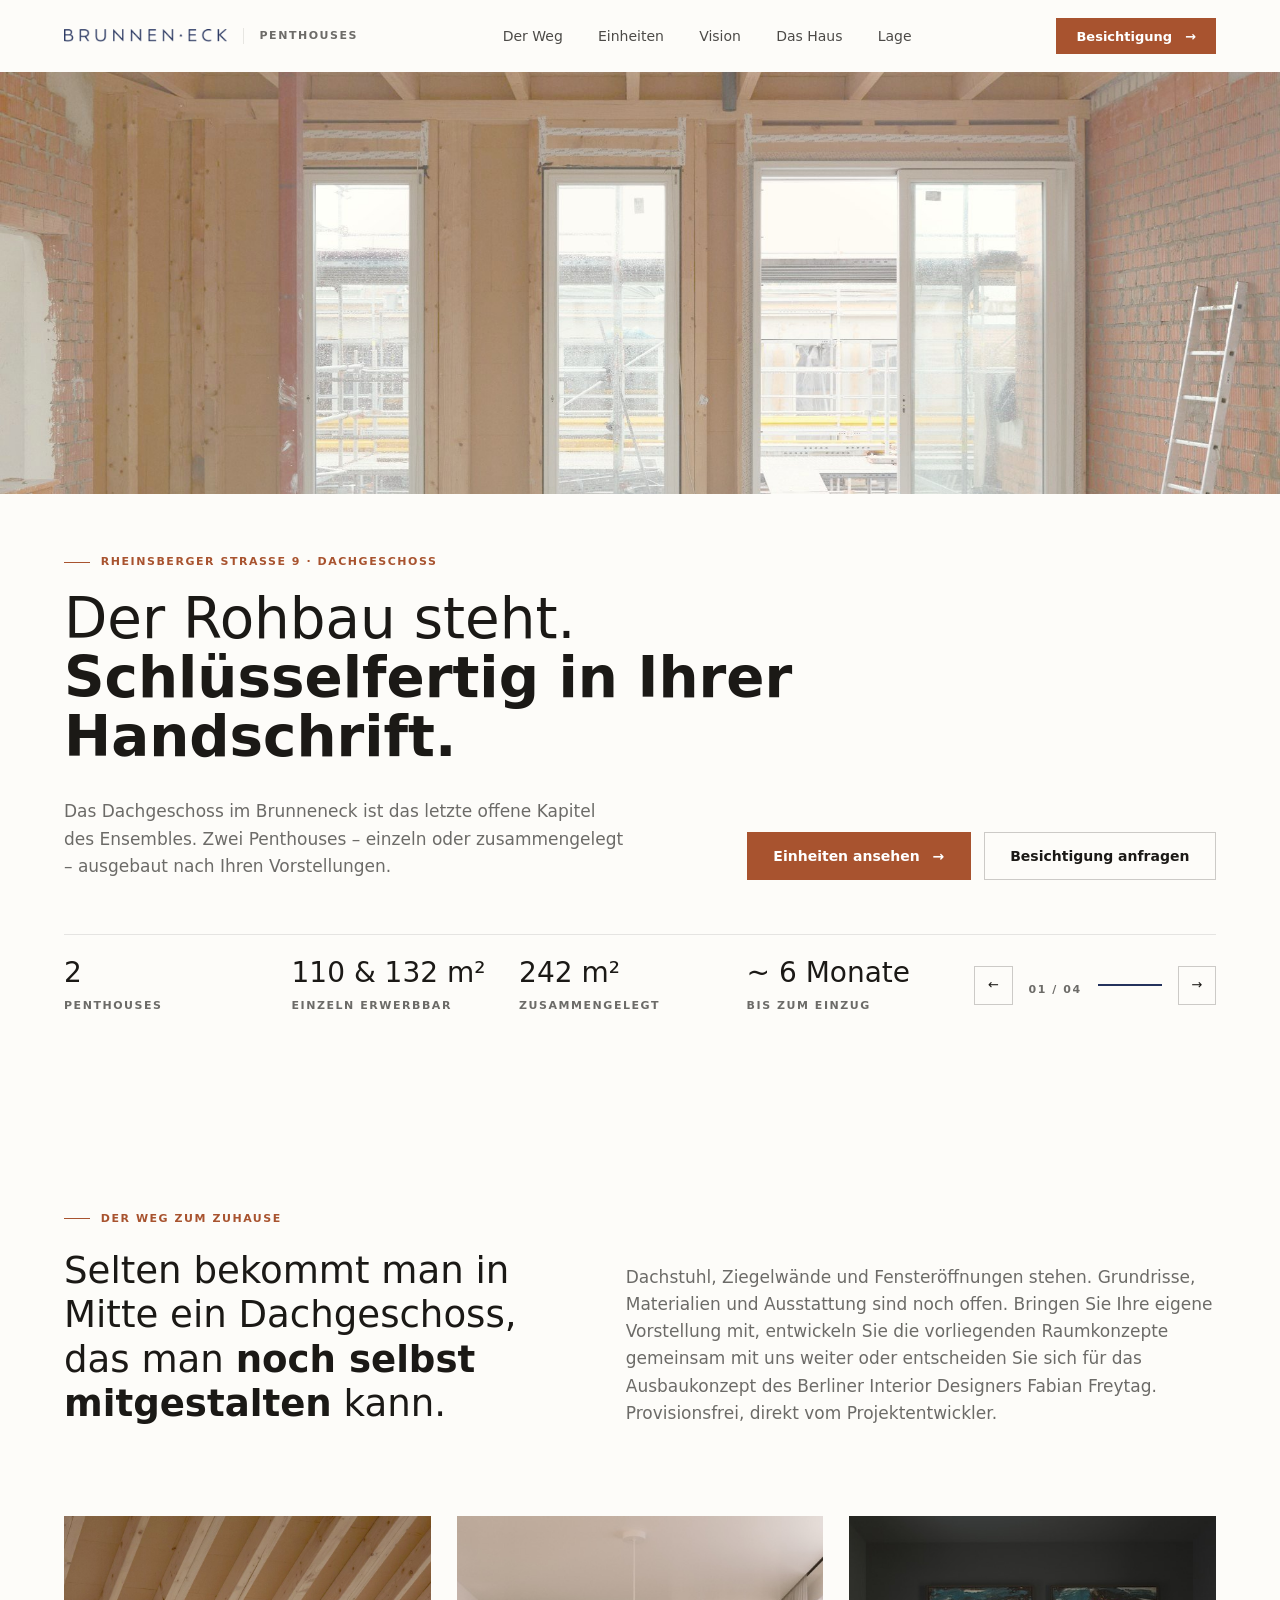
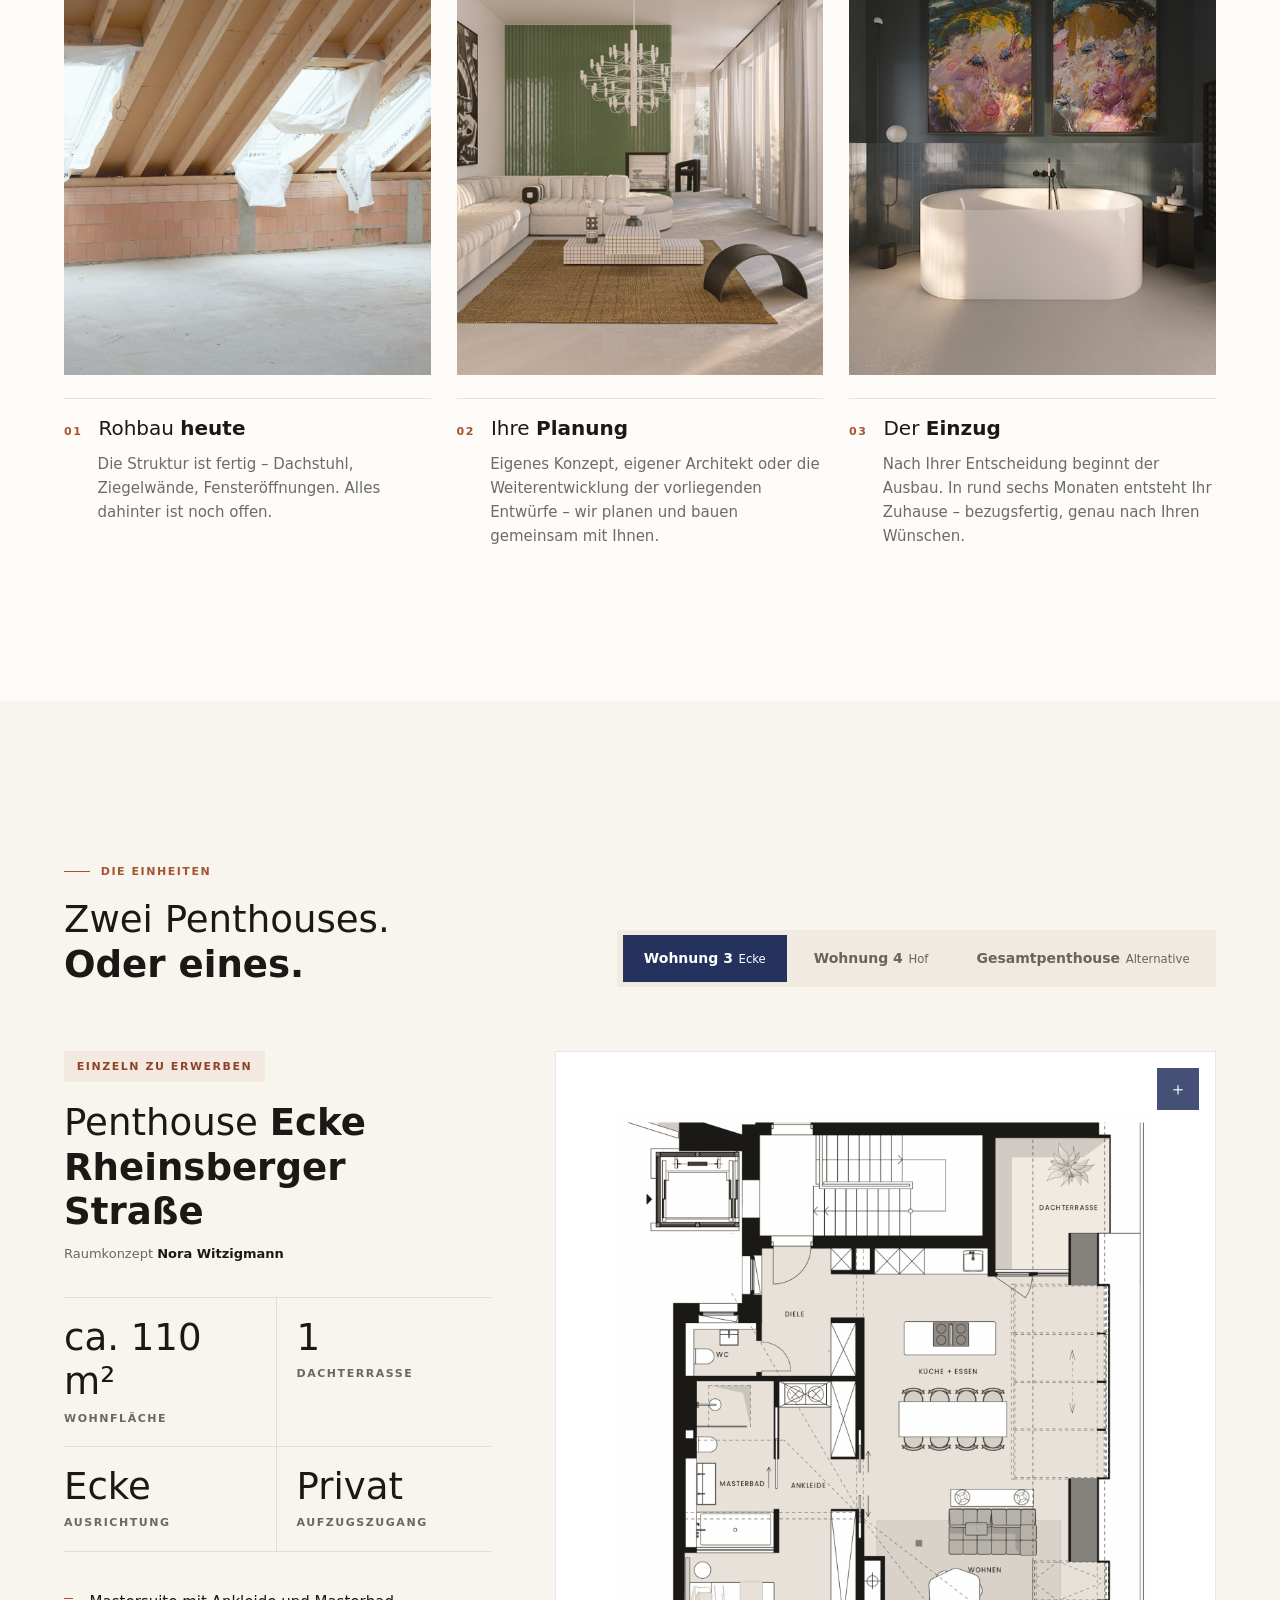
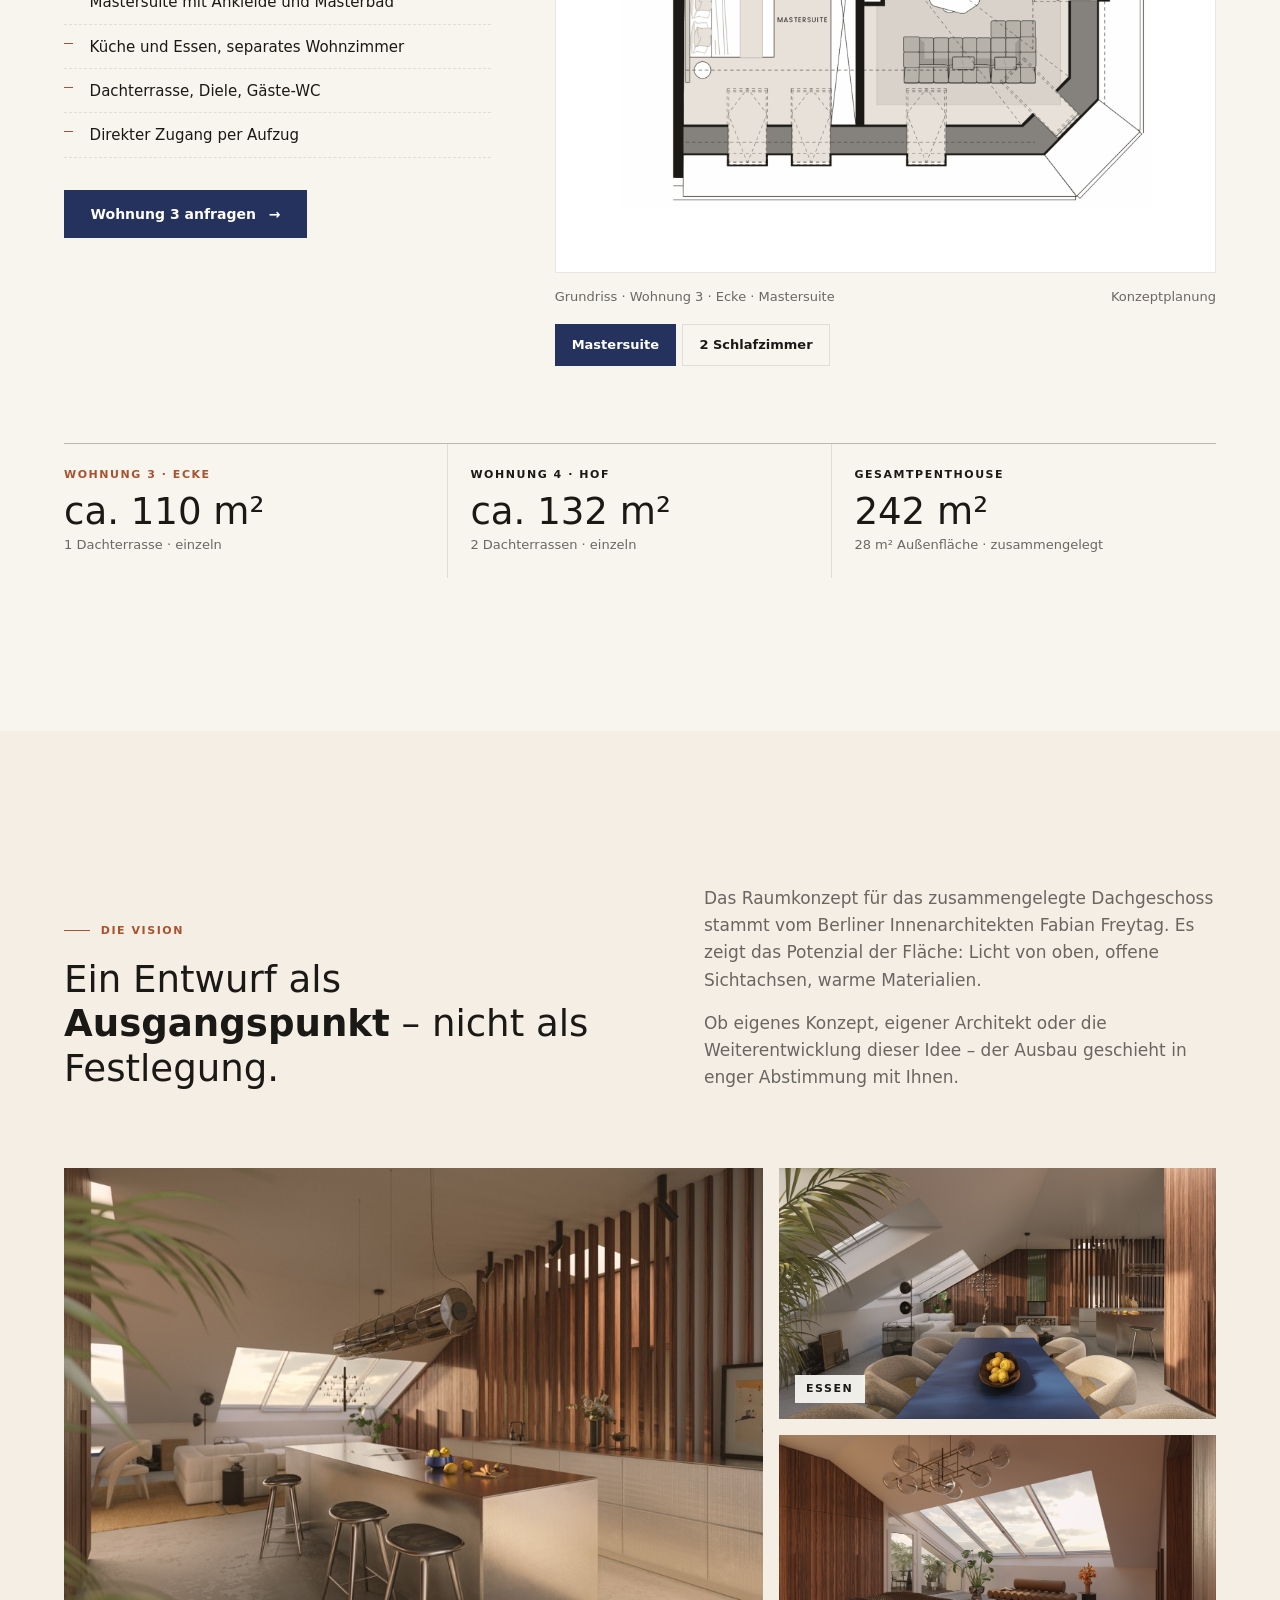
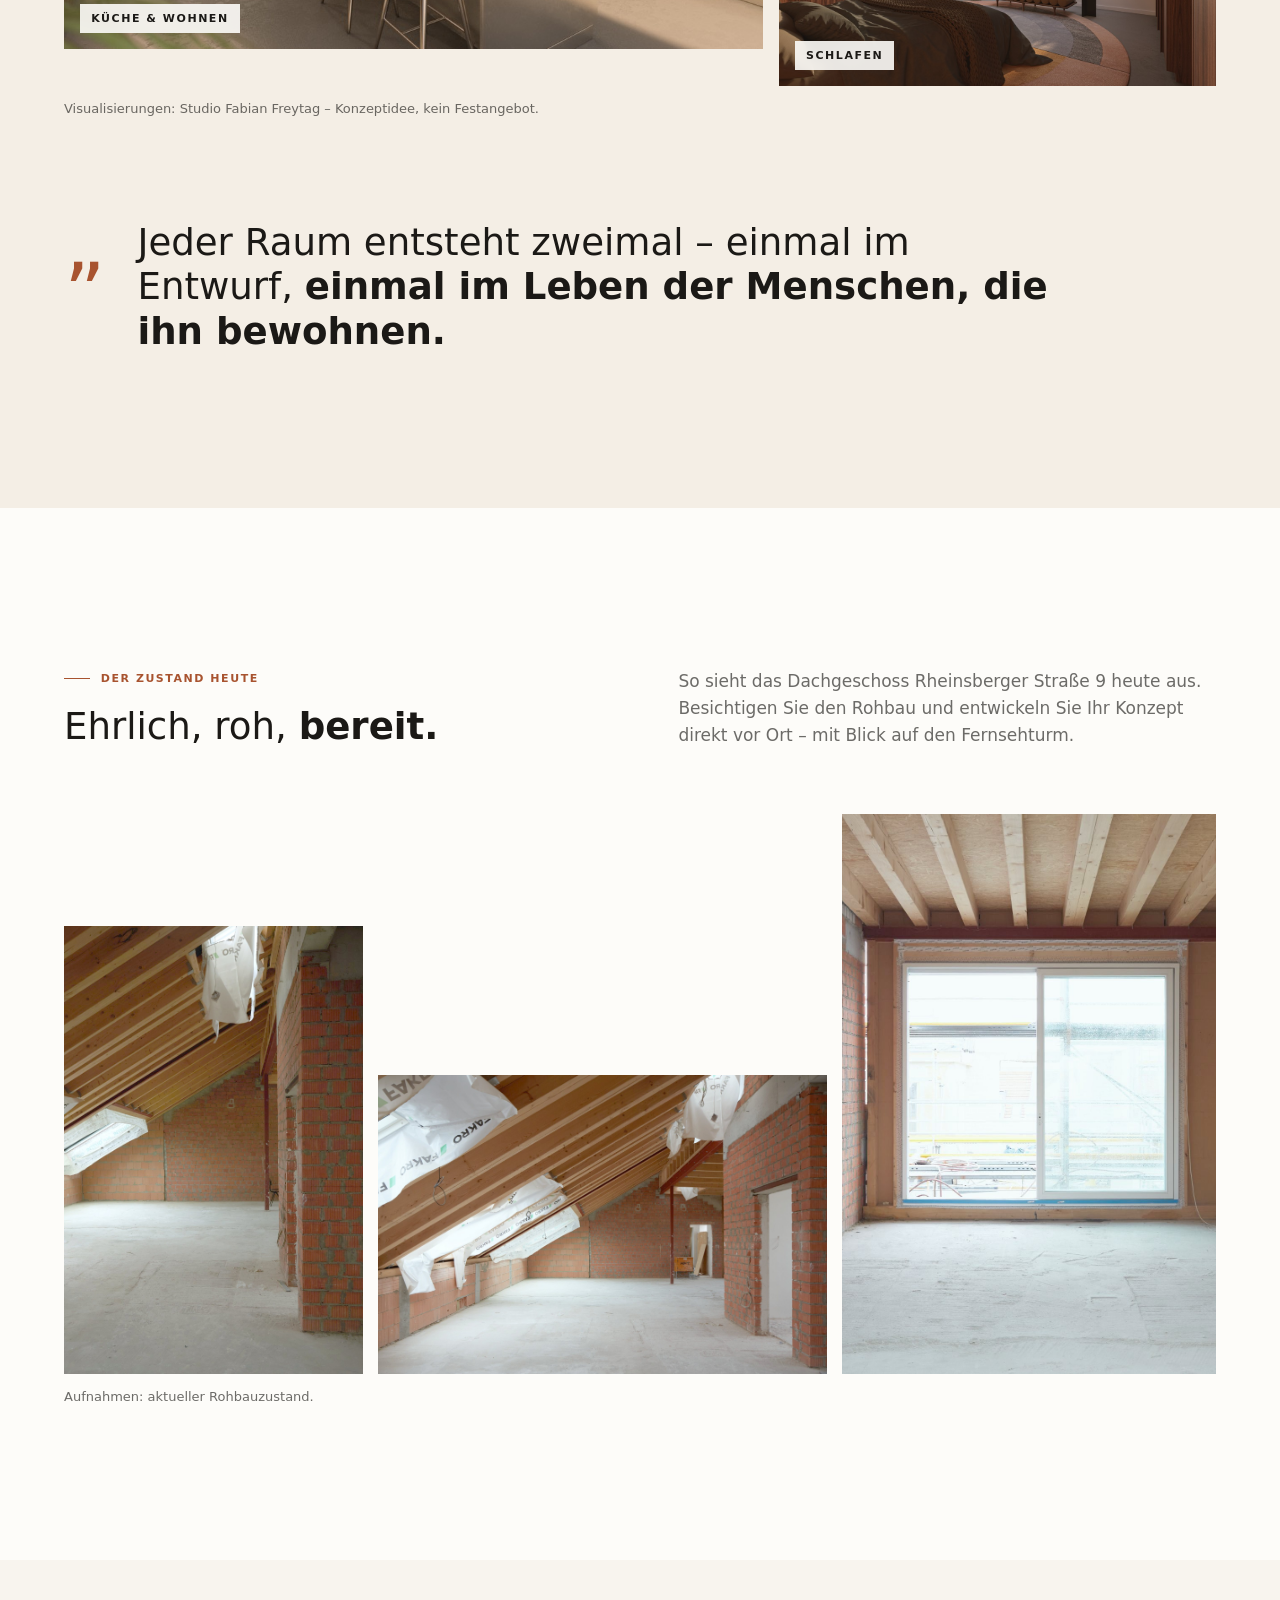
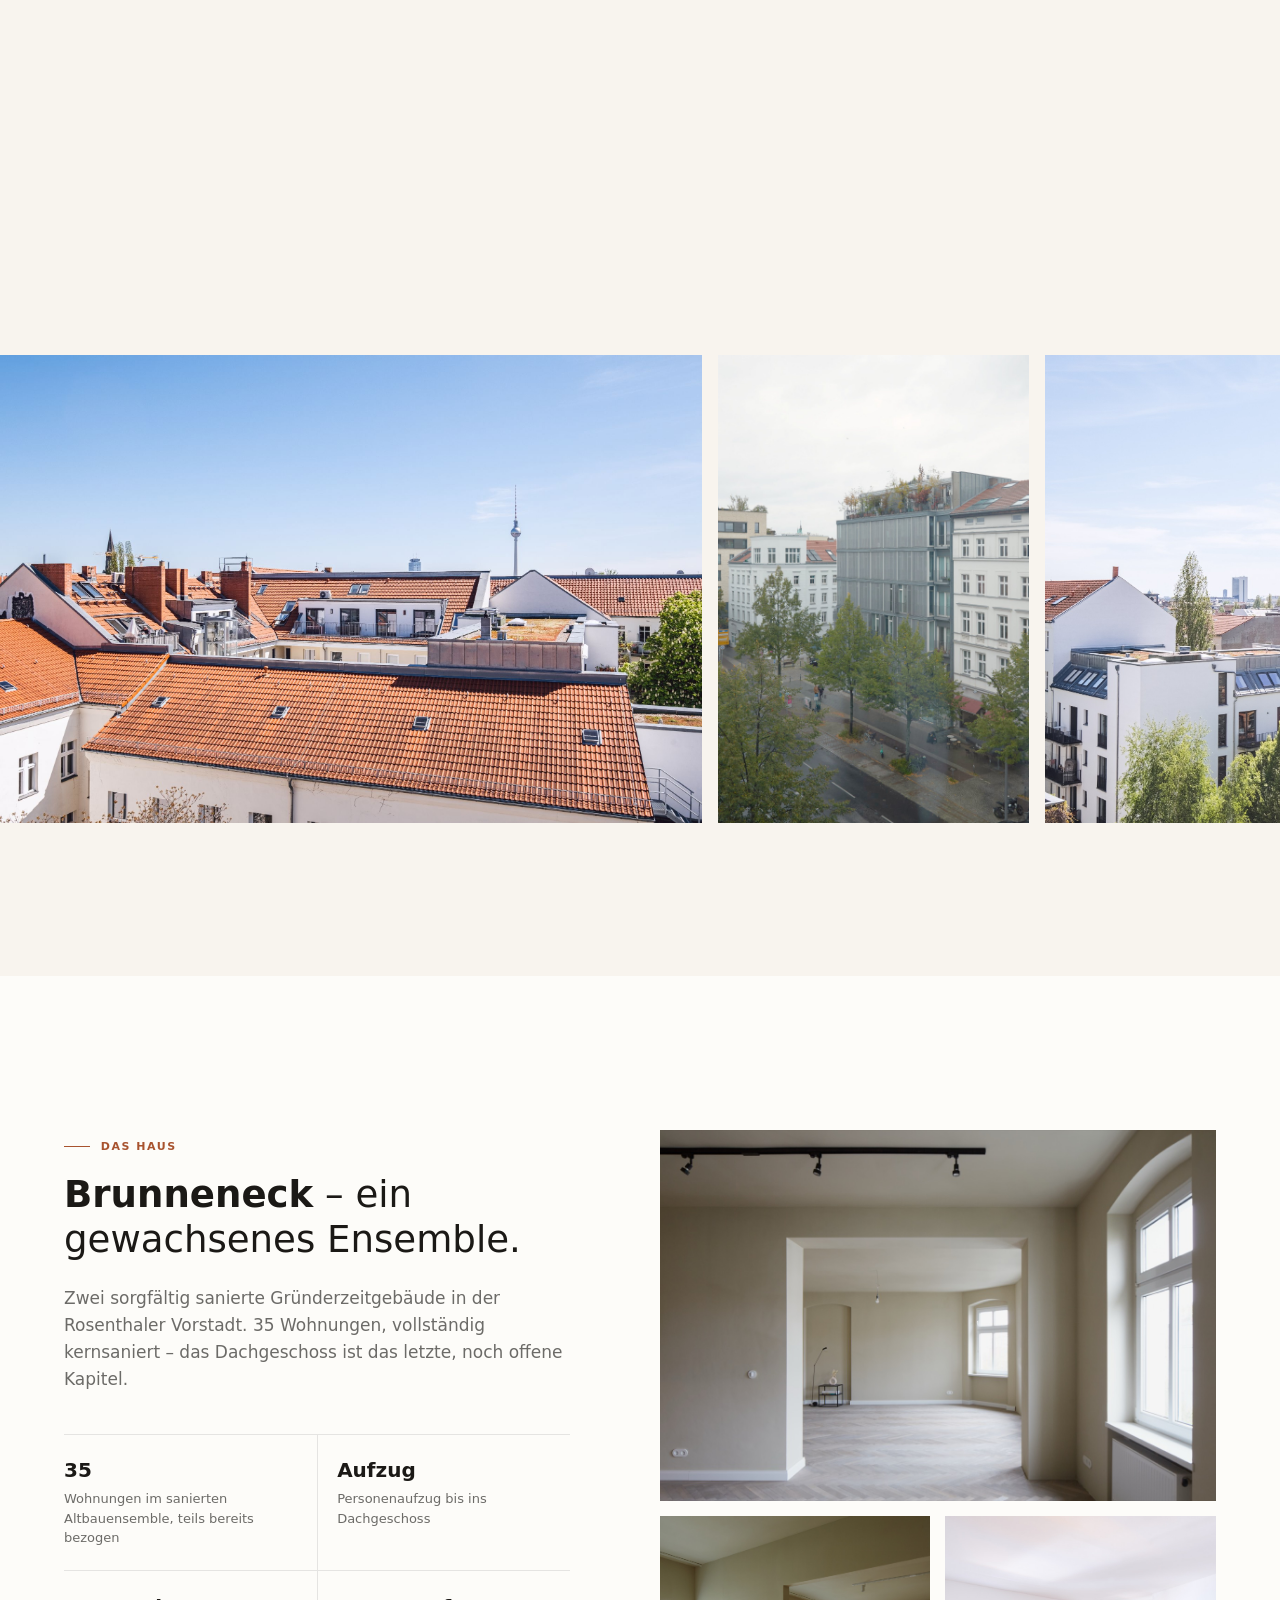
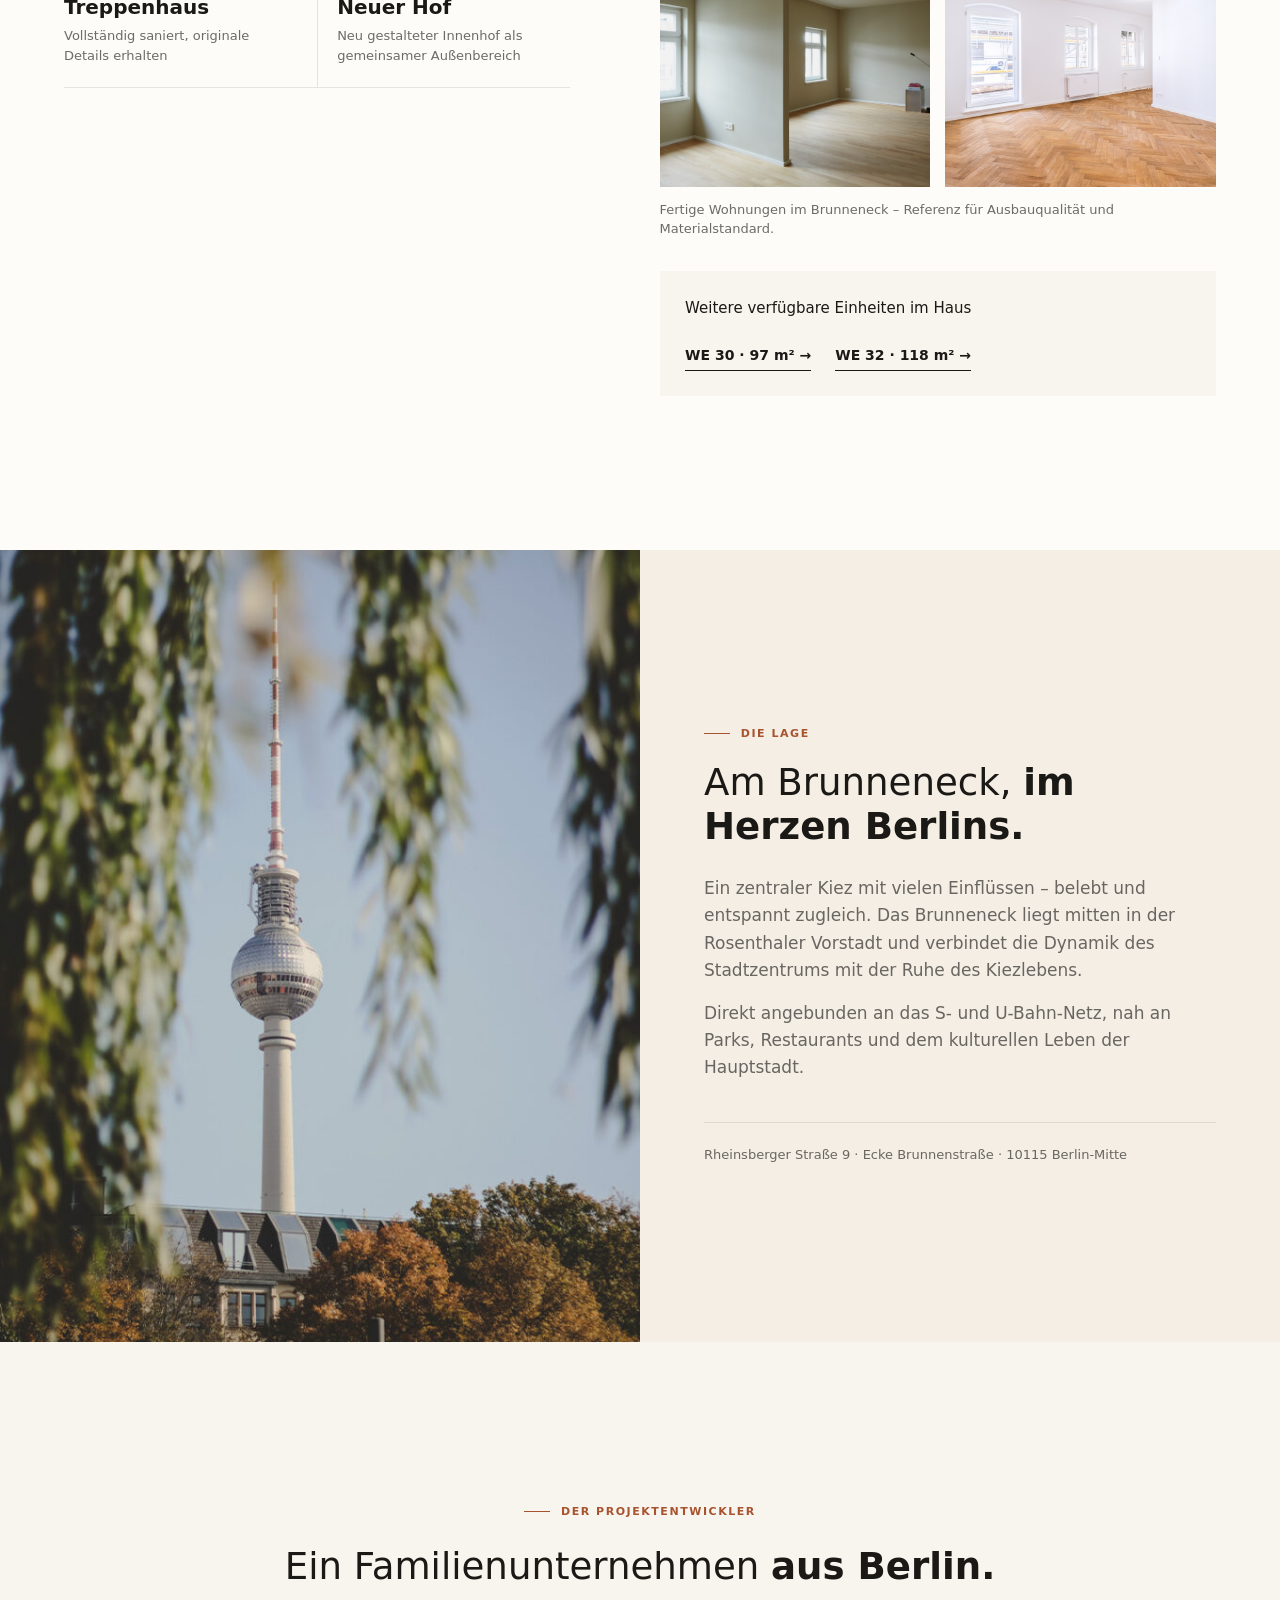
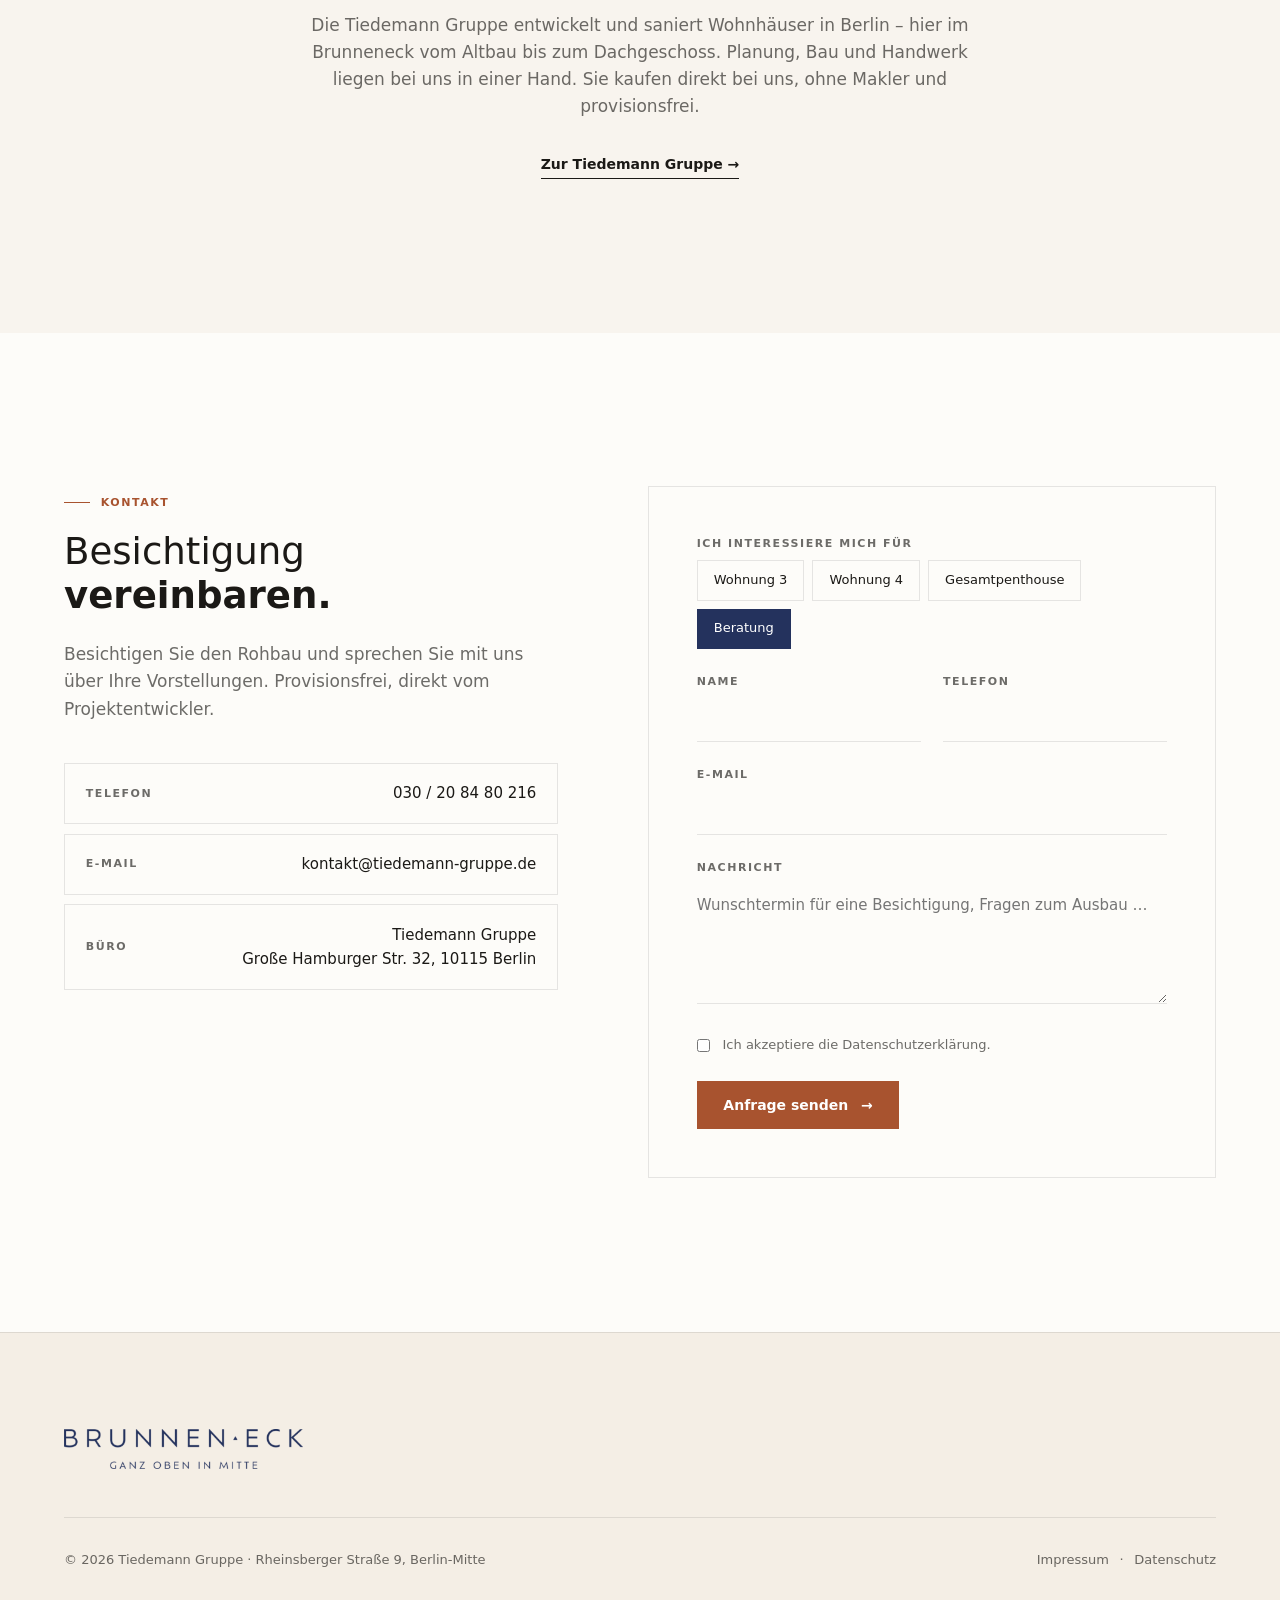
==== index.html @ 4d422212 "Projektentwickler-Text sachlicher formuliert Co-Authored-By: Claude Opus 5.5 <noreply@anthropic.com>" ====
<!DOCTYPE html>
<html lang="de">
<head>
<meta charset="utf-8">
<meta name="viewport" content="width=device-width, initial-scale=1">
<title>Brunneneck – Dachgeschoss Rheinsberger Straße, Berlin Mitte</title>
<meta name="description" content="Dachgeschoss im Rohbau. Zwei Penthouses einzeln oder ein großes Gesamtpenthouse – nach Ihren Wünschen ausgebaut. Raumkonzepte Nora Witzigmann und Studio Fabian Freytag. Provisionsfrei.">
<meta name="theme-color" content="#fdfcf9">
<style>
:root {
  --ink:      #1b1916;
  --ink-2:    #2a2622;
  --paper:    #f8f4ee;
  --paper-2:  #f0eae0;
  --white:    #fdfcf9;
  --brick:    #a8532f;
  --brick-dk: #8e4426;
  --timber:   #d4b285;
  --sand:     #f4eee5;
  --navy:     #24325d;
  --muted:    rgba(27,25,22,.64);
  --rule:     rgba(27,25,22,.1);
  --rule-inv: rgba(251,249,245,.14);
  --g:   clamp(1.25rem, 5vw, 4.5rem);
  --max: 1320px;
  --sans:  'Segoe UI', system-ui, -apple-system, 'Helvetica Neue', Arial, sans-serif;
  /* Typo-Skala nach Tiedemann Design System: display 40/1.05 · h1 28/1.2 · h2 20/1.3 · body 15/1.6 · small 13/1.5 · label 11/600/.14em */
  --fs-display: clamp(40px, 4.4vw, 64px);
  --fs-h1: clamp(28px, 2.9vw, 40px);
  --fs-h2: 20px;
  --fs-body: 15px;
  --fs-lead: 17px;
  --fs-small: 13px;
  --fs-label: 11px;
  --fs-button: 14px;
  --ease:  cubic-bezier(.2,.7,.2,1);
}
*, *::before, *::after { box-sizing: border-box; margin: 0; padding: 0; }
html { scroll-behavior: smooth; scroll-padding-top: 72px; }
body { font-family: var(--sans); font-weight: 400; color: var(--ink); background: var(--white); font-size: var(--fs-body); line-height: 1.6; -webkit-font-smoothing: antialiased; overflow-x: hidden; }
img { display: block; max-width: 100%; }
a { color: inherit; text-decoration: none; }
button { font: inherit; color: inherit; }
/* Titel = Wortpaar: zurücktretendes Wort Light 300, tragendes Wort (em) SemiBold 600 */
h1, h2, h3 { font-family: var(--sans); font-weight: 300; line-height: 1.2; letter-spacing: 0; }
h2 { font-size: var(--fs-h1); }
h3 { font-size: var(--fs-h2); line-height: 1.3; }
h1 em, h2 em, h3 em, .intro-statement em, blockquote em { font-style: normal; font-weight: 600; }
.wrap { max-width: var(--max); margin-inline: auto; padding-inline: var(--g); }
.label { display: inline-flex; align-items: center; gap: .7rem; font-size: var(--fs-label); font-weight: 600; line-height: 1.4; letter-spacing: .14em; text-transform: uppercase; color: var(--brick); }
.label::before { content: ''; width: 1.6rem; height: 1px; background: currentColor; }
.lead { font-size: var(--fs-lead); font-weight: 400; color: var(--muted); max-width: 62ch; line-height: 1.6; }
section { padding-block: clamp(6rem, 12vw, 10rem); }
.paper { background: var(--paper); }
.sand  { background: var(--sand); }
.caption { font-size: var(--fs-small); line-height: 1.5; color: var(--muted); margin-top: .8rem; }

/* Buttons & links */
.btn { display: inline-flex; align-items: center; gap: .8rem; font-size: var(--fs-button); font-weight: 600; line-height: 1; letter-spacing: 0; padding: 1rem 1.6rem; border: 1px solid transparent; cursor: pointer; transition: background .25s, color .25s, border-color .25s; border-radius: 0; }
.btn .arr { transition: transform .25s var(--ease); }
.btn:hover .arr { transform: translateX(4px); }
.btn-brick { background: var(--brick); color: #fff; }
.btn-brick:hover { background: var(--brick-dk); }
.btn-ghost { border-color: rgba(255,255,255,.45); color: #fff; }
.btn-ghost:hover { background: rgba(255,255,255,.12); }
.btn-ink { background: var(--navy); color: #fff; }
.btn-ink:hover { background: var(--brick); }
.tlink { display: inline-flex; align-items: center; gap: .6rem; font-size: var(--fs-button); font-weight: 600; border-bottom: 1px solid currentColor; padding-bottom: .2rem; transition: gap .25s var(--ease), color .2s; }
.tlink:hover { gap: 1rem; color: var(--brick); }

/* NAV */
.nav { position: fixed; inset: 0 0 auto; z-index: 80; color: var(--ink); background: rgba(253,252,249,.97); backdrop-filter: blur(14px); -webkit-backdrop-filter: blur(14px); transition: box-shadow .35s; }
.nav.solid { box-shadow: 0 1px 0 var(--rule), 0 8px 24px rgba(27,25,22,.04); }
.nav-in { height: 72px; display: flex; align-items: center; justify-content: space-between; gap: 2rem; }
.logo { display: inline-flex; align-items: center; gap: 1rem; white-space: nowrap; flex-shrink: 0; }
.logo img { height: 13px; width: auto; }
.logo small { font-size: var(--fs-label); font-weight: 600; letter-spacing: .14em; text-transform: uppercase; color: var(--muted); padding-left: 1rem; border-left: 1px solid var(--rule); line-height: 1.4; }
.nav ul { display: flex; gap: 2.2rem; list-style: none; font-size: var(--fs-button); }
.nav ul a { opacity: .78; transition: opacity .2s; white-space: nowrap; }
.nav ul a:hover { opacity: 1; }
.nav .btn { padding: .65rem 1.2rem; font-size: var(--fs-small); }
@media (max-width: 520px) { .logo img { height: 11px; } .nav-in { gap: 1rem; } }
@media (max-width: 1000px) { .nav ul { display: none; } }
@media (max-width: 1240px) { .logo small { display: none; } }

/* HERO */
.hero { position: relative; min-height: 100svh; display: grid; align-items: end; color: #fff; overflow: hidden; padding: 0; }
.hero-media { position: absolute; inset: 0; }
.hero-media figure { position: absolute; inset: 0; opacity: 0; transition: opacity 1.4s ease; }
.hero-media figure.on { opacity: 1; }
.hero-media img { width: 100%; height: 100%; object-fit: cover; transform: scale(1.06); transition: transform 9s linear; }
.hero-media figure.on img { transform: scale(1); }
.hero::after { content: ''; position: absolute; inset: 0; background: linear-gradient(90deg, rgba(20,18,15,.62) 0%, rgba(20,18,15,.4) 45%, rgba(20,18,15,0) 75%), linear-gradient(180deg, rgba(20,18,15,0) 0%, rgba(20,18,15,0) 20%, rgba(20,18,15,.46) 46%, rgba(20,18,15,.8) 100%); pointer-events: none; }
.hero-body { position: relative; z-index: 2; padding-top: 140px; }
.hero .label { color: #fff; }
.hero h1 { font-size: var(--fs-display); line-height: 1.05; margin-top: 1.4rem; max-width: 24ch; }
.hero h1 em { color: #f8eedd; }
@media (max-width: 760px) { .hero::after { background: linear-gradient(180deg, rgba(20,18,15,0) 0%, rgba(20,18,15,.25) 8%, rgba(20,18,15,.6) 16%, rgba(20,18,15,.62) 60%, rgba(20,18,15,.84) 100%); } .hero h1 em { color: #fff; } }
.hero-row { display: flex; justify-content: space-between; align-items: flex-end; gap: 2rem; flex-wrap: wrap; margin-top: 2rem; }
.hero-row p { max-width: 52ch; color: rgba(255,255,255,.94); font-size: var(--fs-lead); }
.hero-cta { display: flex; gap: .8rem; flex-wrap: wrap; }
.hero-facts { position: relative; z-index: 2; margin-top: clamp(2.5rem, 6vh, 4rem); border-top: 1px solid rgba(255,255,255,.22); display: grid; grid-template-columns: repeat(4, 1fr) auto; }
.hero-facts > div { padding: 1.3rem 1.5rem 1.6rem 0; }
.hero-facts b { display: block; font-weight: 300; font-size: clamp(22px, 2.2vw, 28px); line-height: 1.2; white-space: nowrap; }
.hero-facts span { display: block; font-size: var(--fs-label); font-weight: 600; letter-spacing: .14em; text-transform: uppercase; color: rgba(255,255,255,.86); margin-top: .5rem; }
.hero-ctrl { display: flex; align-items: center; gap: 1rem; font-size: var(--fs-small); color: rgba(255,255,255,.7); padding-right: 0 !important; }
.hero-ctrl button { background: none; border: 1px solid rgba(255,255,255,.35); color: #fff; width: 2.4rem; height: 2.4rem; border-radius: 0; cursor: pointer; transition: background .2s; }
.hero-ctrl button:hover { background: rgba(255,255,255,.15); }
.hero-bar { height: 2px; background: rgba(255,255,255,.2); width: 4rem; overflow: hidden; }
.hero-bar i { display: block; height: 100%; width: 100%; background: #fff; transform-origin: left; transform: scaleX(0); }
.hero-bar i.run { animation: bar 6.5s linear forwards; }
@keyframes bar { to { transform: scaleX(1); } }
@media (max-width: 760px) {
  .hero-facts { grid-template-columns: 1fr 1fr; }
  .hero-facts > div:nth-child(-n+2) { border-bottom: 1px solid rgba(255,255,255,.14); }
  .hero-ctrl { display: none !important; }
}

/* INTRO + PROCESS */
.intro-statement { font-size: var(--fs-h1); font-weight: 300; line-height: 1.2; max-width: 26ch; }
.intro-grid { display: grid; grid-template-columns: 1fr 1.25fr; gap: clamp(2.5rem, 7vw, 7rem); align-items: end; }
.steps { margin-top: clamp(3.5rem, 7vw, 6rem); display: grid; grid-template-columns: repeat(3, 1fr); gap: clamp(1rem, 2vw, 1.6rem); counter-reset: s; }
.step { counter-increment: s; }
.step-img { aspect-ratio: 4/5; overflow: hidden; background: var(--paper-2); }
.step-img img { width: 100%; height: 100%; object-fit: cover; transition: transform 1.2s var(--ease); }
.step:hover .step-img img { transform: scale(1.04); }
.step-head { display: flex; align-items: baseline; gap: 1rem; margin-top: 1.4rem; padding-top: 1rem; border-top: 1px solid var(--rule); }
.step-head::before { content: '0' counter(s); font-size: var(--fs-label); font-weight: 600; letter-spacing: .14em; color: var(--brick); }
.step h3 { font-size: var(--fs-h2); }
.step p { margin-top: .7rem; color: var(--muted); font-size: var(--fs-body); max-width: 40ch; padding-left: 2.1rem; }
@media (max-width: 860px) {
  .intro-grid { grid-template-columns: 1fr; }
  .steps { grid-template-columns: 1fr; gap: 2.5rem; }
  .step-img { aspect-ratio: 16/10; }
}

/* OPTIONS / UNITS */
.sec-head { display: flex; justify-content: space-between; align-items: flex-end; gap: 2rem; flex-wrap: wrap; margin-bottom: clamp(2.5rem, 5vw, 4rem); }
.sec-head h2 { margin-top: 1.2rem; max-width: 14ch; }
.tabs { display: flex; gap: .4rem; padding: .35rem; background: var(--paper-2); border-radius: 0; overflow-x: auto; scrollbar-width: none; max-width: 100%; }
.tabs::-webkit-scrollbar { display: none; }
.tab { flex-shrink: 0; background: none; border: 0; padding: .75rem 1.3rem; border-radius: 0; font-size: var(--fs-button); font-weight: 600; cursor: pointer; color: var(--muted); transition: background .25s, color .25s; white-space: nowrap; }
.tab:hover { color: var(--ink); }
.tab[aria-selected="true"] { background: var(--navy); color: #fff; }
.tab small { font-weight: 400; margin-left: .35rem; }
.unit { display: grid; grid-template-columns: minmax(0, 1fr) minmax(0, 1.55fr); gap: clamp(2rem, 5vw, 5rem); align-items: start; animation: fade .5s var(--ease); }
.unit[hidden] { display: none; }
@keyframes fade { from { opacity: 0; transform: translateY(10px); } to { opacity: 1; transform: none; } }
.unit-tag { display: inline-block; font-size: var(--fs-label); font-weight: 600; letter-spacing: .14em; text-transform: uppercase; padding: .4rem .8rem; border-radius: 0; background: rgba(168,83,47,.07); color: var(--brick-dk); }
.unit-tag.alt { background: var(--navy); color: #fff; }
.unit h3 { font-size: var(--fs-h1); line-height: 1.2; margin-top: 1.2rem; }
.unit .by { font-size: var(--fs-small); color: var(--muted); margin-top: .6rem; }
.unit .by b { color: var(--ink); font-weight: 600; }
.kpis { display: grid; grid-template-columns: 1fr 1fr; margin-top: 2rem; border-top: 1px solid var(--rule); }
.kpis div { padding: 1.1rem 0; border-bottom: 1px solid var(--rule); }
.kpis div:nth-child(odd) { padding-right: 1rem; border-right: 1px solid var(--rule); }
.kpis div:nth-child(even) { padding-left: 1.2rem; }
.kpis b { display: block; font-weight: 300; font-size: var(--fs-h1); line-height: 1.2; }
.kpis span { font-size: var(--fs-label); font-weight: 600; letter-spacing: .14em; text-transform: uppercase; color: var(--muted); }
.feat { list-style: none; margin-top: 1.8rem; }
.feat li { padding: .6rem 0 .6rem 1.6rem; position: relative; font-size: var(--fs-body); border-bottom: 1px dashed var(--rule); }
.feat li::before { content: ''; position: absolute; left: 0; top: 1.1rem; width: .55rem; height: 1px; background: var(--brick); }
.unit .actions { margin-top: 2rem; display: flex; gap: 1.4rem; align-items: center; flex-wrap: wrap; }
.plan { background: #fff; border: 1px solid var(--rule); padding: clamp(1rem, 2.5vw, 2rem); position: relative; cursor: zoom-in; }
.plan img { width: 100%; height: auto; }
.plan-vars { display: flex; flex-wrap: wrap; gap: .4rem; margin-top: 1rem; }
.plan-vars button { font: inherit; font-size: var(--fs-small); font-weight: 600; padding: .6rem 1rem; min-height: 40px; border: 1px solid var(--rule); background: transparent; color: var(--ink); cursor: pointer; border-radius: 0; transition: background .2s, color .2s, border-color .2s; }
.plan-vars button:hover { border-color: var(--navy); }
.plan-vars button[aria-pressed="true"] { background: var(--navy); border-color: var(--navy); color: #fff; }
.plan-meta { display: flex; justify-content: space-between; gap: 1rem; font-size: var(--fs-small); color: var(--muted); margin-top: .9rem; }
.plan-zoom { position: absolute; top: 1rem; right: 1rem; width: 2.6rem; height: 2.6rem; border-radius: 0; background: var(--navy); color: #fff; display: grid; place-items: center; font-size: 1.1rem; opacity: .85; transition: opacity .2s, transform .2s; }
.plan:hover .plan-zoom { opacity: 1; transform: scale(1.08); }
.compare { margin-top: clamp(3rem, 6vw, 5rem); display: grid; grid-template-columns: repeat(3, 1fr); border-top: 1px solid rgba(27,25,22,.28); }
.compare button { text-align: left; background: none; border: 0; border-right: 1px solid var(--rule); padding: 1.4rem 1.4rem 1.4rem 0; cursor: pointer; transition: background .2s; }
.compare button + button { padding-left: 1.4rem; }
.compare button:last-child { border-right: 0; }
.compare button:hover { background: rgba(168,83,47,.04); }
.compare button.on .c-name { color: var(--brick); }
.c-name { font-size: var(--fs-label); font-weight: 600; letter-spacing: .14em; text-transform: uppercase; }
.c-size { font-weight: 300; font-size: var(--fs-h1); line-height: 1.2; margin-top: .4rem; }
.c-sub { font-size: var(--fs-small); color: var(--muted); }
@media (max-width: 900px) {
  .unit { grid-template-columns: 1fr; }
  .unit .plan { order: -1; }
  .compare { grid-template-columns: 1fr; }
  .compare button, .compare button + button { border-right: 0; border-bottom: 1px solid var(--rule); padding: 1.1rem 0; }
}

/* VISION */
.vision-head { display: grid; grid-template-columns: 1.1fr 1fr; gap: clamp(2rem, 6vw, 6rem); align-items: end; }
.vision-head p + p { margin-top: 1rem; }
.mosaic { margin-top: clamp(3rem, 6vw, 5rem); display: grid; grid-template-columns: 1.6fr 1fr; grid-template-rows: auto auto; gap: clamp(.6rem, 1.2vw, 1rem); }
.mosaic figure { overflow: hidden; cursor: zoom-in; position: relative; background: var(--paper-2); }
.mosaic img { width: 100%; height: 100%; object-fit: cover; transition: transform 1.2s var(--ease); }
.mosaic figure:hover img { transform: scale(1.03); }
.mosaic .big { grid-row: span 2; aspect-ratio: 16/11; }
.mosaic .sm { aspect-ratio: 16/9.2; }
.mosaic figcaption { position: absolute; left: 1rem; bottom: 1rem; font-size: var(--fs-label); font-weight: 600; letter-spacing: .14em; text-transform: uppercase; background: rgba(253,252,249,.9); color: var(--ink); backdrop-filter: blur(6px); padding: .35rem .7rem; border-radius: 0; }
.quote { margin-top: clamp(4rem, 8vw, 7rem); display: grid; grid-template-columns: auto 1fr; gap: 2rem; align-items: start; max-width: 62rem; }
.quote::before { content: '„'; font-size: 5rem; font-weight: 300; line-height: .6; color: var(--brick); }
.quote blockquote { font-weight: 300; font-size: var(--fs-h1); line-height: 1.2; }
.quote cite { display: block; font-style: normal; font-size: .8rem; color: var(--muted); margin-top: 1.2rem; letter-spacing: .06em; }
@media (max-width: 860px) {
  .vision-head { grid-template-columns: 1fr; }
  .mosaic { grid-template-columns: 1fr 1fr; }
  .mosaic .big { grid-column: span 2; grid-row: auto; }
  .quote { grid-template-columns: 1fr; gap: 0; }
  .quote::before { font-size: 4rem; margin-bottom: .4rem; }
}

/* TODAY / ROHBAU */
.today { display: grid; grid-template-columns: .8fr 1.2fr 1fr; gap: clamp(.6rem, 1.2vw, 1rem); margin-top: clamp(2.5rem, 5vw, 4rem); align-items: end; }
.today figure { overflow: hidden; }
.today img { width: 100%; height: 100%; object-fit: cover; }
.today .p { aspect-ratio: 2/3; }
.today .l { aspect-ratio: 3/2; }
.today-text { display: grid; grid-template-columns: 1fr 1fr; gap: clamp(2rem, 6vw, 6rem); align-items: end; }
@media (max-width: 860px) {
  .today-text { grid-template-columns: 1fr; }
  .today { grid-template-columns: 1fr 1fr; }
  .today .l { grid-column: span 2; order: -1; }
}

/* VIEW GALLERY */
.view { padding-bottom: 0; }
.rail { display: flex; gap: clamp(.6rem, 1.2vw, 1rem); overflow-x: auto; scroll-snap-type: x mandatory; scrollbar-width: none; padding: clamp(2.5rem, 5vw, 4rem) var(--g) clamp(6rem, 12vw, 10rem); }
.rail::-webkit-scrollbar { display: none; }
.rail figure { flex: 0 0 auto; scroll-snap-align: start; height: clamp(280px, 52vh, 560px); overflow: hidden; }
.rail img { height: 100%; width: auto; object-fit: cover; }
.rail-ctrl { display: flex; gap: .5rem; }
.rail-ctrl button { width: 3rem; height: 3rem; border-radius: 0; border: 1px solid var(--rule); background: none; cursor: pointer; font-size: 1rem; transition: background .2s, color .2s; }
.rail-ctrl button:hover { background: var(--navy); border-color: var(--navy); color: #fff; }

/* HOUSE */
.house { display: grid; grid-template-columns: 1fr 1.1fr; gap: clamp(2.5rem, 7vw, 7rem); align-items: start; }
.house-facts { margin-top: 2.5rem; display: grid; grid-template-columns: 1fr 1fr; gap: 0; border-top: 1px solid var(--rule); }
.house-facts div { padding: 1.4rem 1.2rem 1.4rem 0; border-bottom: 1px solid var(--rule); }
.house-facts div:nth-child(even) { padding-left: 1.2rem; border-left: 1px solid var(--rule); }
.house-facts b { display: block; font-weight: 600; font-size: var(--fs-h2); line-height: 1.3; }
.house-facts span { display: block; font-size: var(--fs-small); line-height: 1.5; color: var(--muted); margin-top: .4rem; }
.house-imgs { display: grid; grid-template-columns: 1fr 1fr; gap: clamp(.6rem, 1.2vw, 1rem); }
.house-imgs figure:first-child { grid-column: span 2; aspect-ratio: 3/2; }
.house-imgs figure { overflow: hidden; aspect-ratio: 1; }
.house-imgs img { width: 100%; height: 100%; object-fit: cover; }
.more { margin-top: 2rem; padding: 1.6rem; background: var(--paper); display: flex; justify-content: space-between; align-items: center; gap: 1.5rem; flex-wrap: wrap; }
.more p { font-size: var(--fs-body); }
.more div { display: flex; gap: 1.5rem; flex-wrap: wrap; }
@media (max-width: 860px) { .house { grid-template-columns: 1fr; } }

/* LOCATION */
.loc { display: grid; grid-template-columns: 1fr 1fr; min-height: 80vh; padding: 0; }
.loc-img { overflow: hidden; }
.loc-img img { width: 100%; height: 100%; object-fit: cover; }
.loc-text { padding: clamp(4rem, 9vw, 8rem) var(--g); display: flex; flex-direction: column; justify-content: center; }
.loc-text h2 { margin-top: 1.2rem; }
.loc-text .lead { margin-top: 1.6rem; }
.loc-text .lead + .lead { margin-top: 1rem; }
.addr { margin-top: 2.5rem; padding-top: 1.4rem; border-top: 1px solid var(--rule); font-size: var(--fs-small); color: var(--muted); }
@media (max-width: 860px) { .loc { grid-template-columns: 1fr; } .loc-img { aspect-ratio: 4/5; max-height: 70vh; } }

/* DEVELOPER */
.dev { text-align: center; }
.dev h2 { font-size: var(--fs-h1); max-width: 34ch; margin: 1.6rem auto 0; line-height: 1.2; }
.dev .lead { margin: 1.4rem auto 0; }
.dev .tlink { margin-top: 2rem; }

/* CONTACT */
.contact { display: grid; grid-template-columns: 1fr 1.15fr; gap: clamp(2.5rem, 7vw, 7rem); align-items: start; }
.contact h2 { margin-top: 1.2rem; }
.contact .lead { margin-top: 1.4rem; }
.cards { margin-top: 2.5rem; display: grid; gap: .6rem; }
.cards a, .cards div { display: flex; justify-content: space-between; align-items: center; gap: 1rem; padding: 1.1rem 1.3rem; background: var(--white); border: 1px solid var(--rule); transition: border-color .2s; }
.cards a:hover { border-color: var(--brick); }
.cards span { font-size: var(--fs-label); font-weight: 600; letter-spacing: .14em; text-transform: uppercase; color: var(--muted); }
.cards b { font-weight: 400; font-size: var(--fs-body); text-align: right; }
form { background: var(--white); padding: clamp(1.5rem, 4vw, 3rem); border: 1px solid var(--rule); }
.f-row { display: grid; grid-template-columns: 1fr 1fr; gap: 1.4rem; }
.f { margin-bottom: 1.5rem; }
.f label { display: block; font-size: var(--fs-label); font-weight: 600; letter-spacing: .14em; text-transform: uppercase; color: var(--muted); margin-bottom: .45rem; }
.f input, .f textarea, .f select { width: 100%; font: inherit; font-size: var(--fs-body); color: var(--ink); background: transparent; border: 0; border-bottom: 1px solid var(--rule); padding: .6rem 0; border-radius: 0; transition: border-color .2s; }
.f select { appearance: none; -webkit-appearance: none; background: url("data:image/svg+xml,%3Csvg xmlns='http://www.w3.org/2000/svg' width='12' height='8'%3E%3Cpath d='M1 1l5 5 5-5' fill='none' stroke='%231b1916' stroke-width='1.3'/%3E%3C/svg%3E") no-repeat right .2rem center; cursor: pointer; }
.f input:focus, .f textarea:focus, .f select:focus { outline: none; border-color: var(--brick); }
.f textarea { min-height: 120px; resize: vertical; }
.chips { display: flex; flex-wrap: wrap; gap: .5rem; }
.chips label { position: relative; margin: 0; text-transform: none; letter-spacing: 0; font-weight: 400; font-size: var(--fs-small); color: var(--ink); }
.chips input { position: absolute; opacity: 0; pointer-events: none; }
.chips span { display: inline-block; padding: .55rem 1rem; border: 1px solid var(--rule); border-radius: 0; cursor: pointer; transition: .2s; }
.chips input:checked + span { background: var(--navy); color: #fff; border-color: var(--navy); }
.chips input:focus-visible + span { outline: 2px solid var(--brick); outline-offset: 2px; }
.consent { display: flex; gap: .8rem; align-items: flex-start; font-size: var(--fs-small); color: var(--muted); margin-bottom: 1.6rem; }
.consent input { margin-top: .25rem; accent-color: var(--brick); }
@media (max-width: 860px) { .contact { grid-template-columns: 1fr; } }
@media (max-width: 520px) { .f-row { grid-template-columns: 1fr; gap: 0; } }

/* FOOTER */
footer { background: var(--sand); color: var(--muted); font-size: var(--fs-small); border-top: 1px solid var(--rule); }
.foot { display: flex; justify-content: space-between; gap: 1.5rem; flex-wrap: wrap; padding-block: 2rem; border-top: 1px solid var(--rule); }
.foot a { transition: color .2s; }
.foot a:hover { color: var(--brick); }
.foot-big { padding-block: clamp(3.5rem, 8vw, 6rem) clamp(2rem, 4vw, 3rem); }
.foot-big img { height: 40px; width: auto; }
@media (max-width: 520px) { .foot-big img { height: 32px; } }

/* LIGHTBOX */
.lb { position: fixed; inset: 0; z-index: 200; background: rgba(15,13,11,.94); display: grid; place-items: center; opacity: 0; pointer-events: none; transition: opacity .3s; padding: 4rem 1rem 2rem; }
.lb.open { opacity: 1; pointer-events: auto; }
.lb img { max-width: min(94vw, 1400px); max-height: 80svh; object-fit: contain; background: #fff; }
.lb img.photo { background: none; }
.lb p { color: rgba(255,255,255,.6); font-size: var(--fs-small); text-align: center; margin-top: 1rem; }
.lb-x { position: absolute; top: 1.2rem; right: 1.2rem; width: 3rem; height: 3rem; border-radius: 0; border: 1px solid rgba(255,255,255,.3); background: none; color: #fff; font-size: 1.4rem; cursor: pointer; }
.lb-x:hover { background: rgba(255,255,255,.12); }

/* Reveal */
.r { opacity: 0; transform: translateY(24px); transition: opacity 1s var(--ease), transform 1s var(--ease); }
.r.in { opacity: 1; transform: none; }
@media (prefers-reduced-motion: reduce) {
  html { scroll-behavior: auto; }
  .r { opacity: 1; transform: none; transition: none; }
  .hero-media img, .hero-media figure.on img { transform: none; transition: none; }
}
:focus-visible { outline: 2px solid var(--brick); outline-offset: 3px; }

/* Heller Header: Foto frei, Text auf heller Fläche */
.hero { min-height: 0; display: block; color: var(--ink); padding-top: 72px; background: var(--paper); }
.hero::after { display: none; }
.hero-media { position: relative; inset: auto; height: clamp(360px, 64svh, 760px); overflow: hidden; }
.hero-body { position: relative; z-index: 2; background: var(--white); margin-top: clamp(-180px, -12vw, -64px); padding-top: clamp(2rem, 4vw, 3.5rem); padding-bottom: .5rem; }
.hero .label { color: var(--brick); }
.hero h1 { margin-top: 1.2rem; }
.hero h1 em { color: var(--ink); }
.hero-row p { color: var(--muted); }
.hero .btn-ghost { border-color: rgba(27,25,22,.22); color: var(--ink); }
.hero .btn-ghost:hover { background: rgba(27,25,22,.05); border-color: var(--navy); }
.hero-facts { border-top: 1px solid var(--rule); }
.hero-facts b { color: var(--ink); }
.hero-facts span { color: var(--muted); }
.hero-ctrl { color: var(--muted); }
.hero-ctrl button { border-color: rgba(27,25,22,.22); color: var(--ink); }
.hero-ctrl button:hover { background: rgba(27,25,22,.05); }
.hero-bar { background: var(--rule); }
.hero-bar i { background: var(--navy); }
@media (max-width: 760px) {
  .hero-media { height: clamp(260px, 46svh, 420px); }
  .hero-body { margin-top: 0; }
  .hero h1 em { color: var(--ink); }
  .hero-facts > div:nth-child(-n+2) { border-bottom: 1px solid var(--rule); }
}
</style>
</head>
<body>

<header class="nav" id="nav">
  <div class="wrap nav-in">
    <a class="logo" href="#start"><img src="fotos/logo/brunnen-eck-wortmarke.png" alt="Brunnen-Eck" width="400" height="32"><small>Penthouses</small></a>
    <ul>
      <li><a href="#prozess">Der Weg</a></li>
      <li><a href="#einheiten">Einheiten</a></li>
      <li><a href="#vision">Vision</a></li>
      <li><a href="#haus">Das Haus</a></li>
      <li><a href="#lage">Lage</a></li>
    </ul>
    <a class="btn btn-brick" href="#kontakt">Besichtigung <span class="arr">→</span></a>
  </div>
</header>

<main>

<!-- HERO -->
<section class="hero" id="start">
  <div class="hero-media" id="heroMedia">
    <figure class="on"><img src="fotos/header/dg-fensterfront.jpg" alt="Dachgeschoss im Rohbau – Holzbalkendecke, Ziegelwände und bodentiefe Fenster" fetchpriority="high"></figure>
    <figure><img src="fotos/header/dg-gaube.jpg" alt="Rohbau – große Dachgaube unter dem Holzdachstuhl" loading="lazy"></figure>
    <figure><img src="fotos/header/dg-ausblick-mitte.jpg" alt="Blick aus dem Dachgeschoss über die Dächer von Berlin-Mitte" loading="lazy" style="object-position: 50% 62%;"></figure>
    <figure><img src="fotos/header/dg-dachfenster.jpg" alt="Rohbau – Dachfenster in der Dachschräge" loading="lazy"></figure>
  </div>
  <div class="wrap hero-body">
    <span class="label">Rheinsberger Straße 9 · Dachgeschoss</span>
    <h1>Der Rohbau steht. <em>Schlüsselfertig in Ihrer Handschrift.</em></h1>
    <div class="hero-row">
      <p>Das Dachgeschoss im Brunneneck ist das letzte offene Kapitel des Ensembles. Zwei Penthouses – einzeln oder zusammengelegt – ausgebaut nach Ihren Vorstellungen.</p>
      <div class="hero-cta">
        <a class="btn btn-brick" href="#einheiten">Einheiten ansehen <span class="arr">→</span></a>
        <a class="btn btn-ghost" href="#kontakt">Besichtigung anfragen</a>
      </div>
    </div>
    <div class="hero-facts">
      <div><b>2</b><span>Penthouses</span></div>
      <div><b>110 &amp; 132 m²</b><span>Einzeln erwerbbar</span></div>
      <div><b>242 m²</b><span>Zusammengelegt</span></div>
      <div><b>~ 6 Monate</b><span>Bis zum Einzug</span></div>
      <div class="hero-ctrl" aria-label="Bildsteuerung">
        <button type="button" id="heroPrev" aria-label="Vorheriges Bild">←</button>
        <span id="heroCount">01 / 04</span>
        <div class="hero-bar"><i id="heroBar"></i></div>
        <button type="button" id="heroNext" aria-label="Nächstes Bild">→</button>
      </div>
    </div>
  </div>
</section>

<!-- INTRO / PROZESS -->
<section id="prozess">
  <div class="wrap">
    <div class="intro-grid r">
      <div>
        <span class="label">Der Weg zum Zuhause</span>
        <p class="intro-statement" style="margin-top:1.4rem;">Selten bekommt man in Mitte ein Dachgeschoss, das man <em>noch selbst mitgestalten</em> kann.</p>
      </div>
      <p class="lead">Dachstuhl, Ziegelwände und Fensteröffnungen stehen. Grundrisse, Materialien und Ausstattung sind noch offen. Bringen Sie Ihre eigene Vorstellung mit, entwickeln Sie die vorliegenden Raumkonzepte gemeinsam mit uns weiter oder entscheiden Sie sich für das Ausbaukonzept des Berliner Interior Designers Fabian Freytag. Provisionsfrei, direkt vom Projektentwickler.</p>
    </div>
    <div class="steps">
      <article class="step r">
        <div class="step-img"><img src="fotos/dachgeschoss/rohbau-dachfenster.jpg" alt="Rohbau – Dachfenster in der Dachschräge" loading="lazy"></div>
        <div class="step-head"><h3>Rohbau <em>heute</em></h3></div>
        <p>Die Struktur ist fertig – Dachstuhl, Ziegelwände, Fensteröffnungen. Alles dahinter ist noch offen.</p>
      </article>
      <article class="step r">
        <div class="step-img"><img src="fotos/penthouse/wohnzimmer2.jpg" alt="Visualisierung Wohnraum unter dem Dach" loading="lazy"></div>
        <div class="step-head"><h3>Ihre <em>Planung</em></h3></div>
        <p>Eigenes Konzept, eigener Architekt oder die Weiterentwicklung der vorliegenden Entwürfe – wir planen und bauen gemeinsam mit Ihnen.</p>
      </article>
      <article class="step r">
        <div class="step-img"><img src="fotos/penthouse/einzug-bad.jpg" alt="Visualisierung Bad mit freistehender Badewanne und zwei Gemälden" width="512" height="640" loading="lazy"></div>
        <div class="step-head"><h3>Der <em>Einzug</em></h3></div>
        <p>Nach Ihrer Entscheidung beginnt der Ausbau. In rund sechs Monaten entsteht Ihr Zuhause – bezugsfertig, genau nach Ihren Wünschen.</p>
      </article>
    </div>
  </div>
</section>

<!-- EINHEITEN -->
<section class="paper" id="einheiten">
  <div class="wrap">
    <div class="sec-head r">
      <div>
        <span class="label">Die Einheiten</span>
        <h2>Zwei Penthouses. <em>Oder eines.</em></h2>
      </div>
      <div class="tabs" role="tablist" aria-label="Einheiten">
        <button class="tab" role="tab" id="t-w3" aria-controls="p-w3" aria-selected="true">Wohnung 3<small>Ecke</small></button>
        <button class="tab" role="tab" id="t-w4" aria-controls="p-w4" aria-selected="false" tabindex="-1">Wohnung 4<small>Hof</small></button>
        <button class="tab" role="tab" id="t-gp" aria-controls="p-gp" aria-selected="false" tabindex="-1">Gesamtpenthouse<small>Alternative</small></button>
      </div>
    </div>

    <!-- Wohnung 3 -->
    <div class="unit" role="tabpanel" id="p-w3" aria-labelledby="t-w3">
      <div>
        <span class="unit-tag">Einzeln zu erwerben</span>
        <h3>Penthouse <em>Ecke Rheinsberger Straße</em></h3>
        <p class="by">Raumkonzept <b>Nora Witzigmann</b></p>
        <div class="kpis">
          <div><b>ca. 110 m²</b><span>Wohnfläche</span></div>
          <div><b>1</b><span>Dachterrasse</span></div>
          <div><b>Ecke</b><span>Ausrichtung</span></div>
          <div><b>Privat</b><span>Aufzugszugang</span></div>
        </div>
        <ul class="feat">
          <li>Mastersuite mit Ankleide und Masterbad</li>
          <li>Küche und Essen, separates Wohnzimmer</li>
          <li>Dachterrasse, Diele, Gäste-WC</li>
          <li>Direkter Zugang per Aufzug</li>
        </ul>
        <div class="actions">
          <a class="btn btn-ink" href="#kontakt" data-interest="w3">Wohnung 3 anfragen <span class="arr">→</span></a>
        </div>
      </div>
      <div>
        <div class="plan" id="plan-w3" data-lb="fotos/grundrisse/penthouse-whg3.png?v=2" data-cap="Grundriss Penthouse Wohnung 3 · Ecke · Variante Mastersuite" role="button" tabindex="0" aria-label="Grundriss Wohnung 3 vergrößern">
          <img src="fotos/grundrisse/penthouse-whg3.png?v=2" alt="Grundriss Penthouse Wohnung 3, Ecke, Variante Mastersuite" loading="lazy">
          <span class="plan-zoom" aria-hidden="true">＋</span>
        </div>
        <div class="plan-meta"><span>Grundriss · Wohnung 3 · Ecke · Mastersuite</span><span>Konzeptplanung</span></div>
        <div class="plan-vars" role="group" aria-label="Grundriss-Varianten" data-for="plan-w3"><button type="button" aria-pressed="true" data-src="fotos/grundrisse/penthouse-whg3.png?v=2" data-cap="Grundriss Penthouse Wohnung 3 · Ecke · Variante Mastersuite" data-meta="Grundriss · Wohnung 3 · Ecke · Mastersuite">Mastersuite</button><button type="button" aria-pressed="false" data-src="fotos/grundrisse/penthouse-whg3-variante.png?v=2" data-cap="Grundriss Penthouse Wohnung 3 · Ecke · Variante 2 Schlafzimmer" data-meta="Grundriss · Wohnung 3 · Ecke · 2 Schlafzimmer">2 Schlafzimmer</button></div>
      </div>
    </div>

    <!-- Wohnung 4 -->
    <div class="unit" role="tabpanel" id="p-w4" aria-labelledby="t-w4" hidden>
      <div>
        <span class="unit-tag">Einzeln zu erwerben</span>
        <h3>Penthouse <em>Hof Brunnenstraße</em></h3>
        <p class="by">Raumkonzept <b>Nora Witzigmann</b></p>
        <div class="kpis">
          <div><b>ca. 132 m²</b><span>Wohnfläche</span></div>
          <div><b>2</b><span>Dachterrassen</span></div>
          <div><b>Hof</b><span>Ausrichtung</span></div>
          <div><b>Privat</b><span>Aufzugszugang</span></div>
        </div>
        <ul class="feat">
          <li>Masterbedroom mit Masterbad und Ankleide</li>
          <li>Büro oder Gästezimmer</li>
          <li>Küche mit Bar, Wohnen und Essen</li>
          <li>Zwei Dachterrassen, Duschbad, Diele, Abstellkammer</li>
        </ul>
        <div class="actions">
          <a class="btn btn-ink" href="#kontakt" data-interest="w4">Wohnung 4 anfragen <span class="arr">→</span></a>
        </div>
      </div>
      <div>
        <div class="plan" id="plan-w4" data-lb="fotos/grundrisse/penthouse-whg4.png?v=2" data-cap="Grundriss Penthouse Wohnung 4 · Hof · Variante A" role="button" tabindex="0" aria-label="Grundriss Wohnung 4 vergrößern">
          <img src="fotos/grundrisse/penthouse-whg4.png?v=2" alt="Grundriss Penthouse Wohnung 4, Hof, Variante A" loading="lazy">
          <span class="plan-zoom" aria-hidden="true">＋</span>
        </div>
        <div class="plan-meta"><span>Grundriss · Wohnung 4 · Hof · Variante A</span><span>Konzeptplanung</span></div>
        <div class="plan-vars" role="group" aria-label="Grundriss-Varianten" data-for="plan-w4"><button type="button" aria-pressed="true" data-src="fotos/grundrisse/penthouse-whg4.png?v=2" data-cap="Grundriss Penthouse Wohnung 4 · Hof · Variante A" data-meta="Grundriss · Wohnung 4 · Hof · Variante A">Variante A</button><button type="button" aria-pressed="false" data-src="fotos/grundrisse/penthouse-whg4-variante.png?v=2" data-cap="Grundriss Penthouse Wohnung 4 · Hof · Variante B" data-meta="Grundriss · Wohnung 4 · Hof · Variante B">Variante B</button></div>
      </div>
    </div>

    <!-- Gesamtpenthouse -->
    <div class="unit" role="tabpanel" id="p-gp" aria-labelledby="t-gp" hidden>
      <div>
        <span class="unit-tag alt">Alternative · Zusammenlegung</span>
        <h3>Gesamtpenthouse <em>über das ganze Dach</em></h3>
        <p class="by">Raumkonzept <b>Studio Fabian Freytag</b></p>
        <div class="kpis">
          <div><b>242 m²</b><span>Gesamtfläche</span></div>
          <div><b>28 m²</b><span>Außenflächen</span></div>
          <div><b>71 m²</b><span>Wohnen &amp; Essen</span></div>
          <div><b>35 m²</b><span>Fitnessraum</span></div>
        </div>
        <ul class="feat">
          <li>Master-Schlafzimmer 21,39 m² mit Ankleide 10,19 m²</li>
          <li>Master-Bad 22,32 m², Gäste-Bad 6,35 m²</li>
          <li>Loggia 7,52 m², Terrassen 17,24 m² und 3,54 m²</li>
          <li>Weinlager, Hauswirtschaft, privater Aufzug</li>
        </ul>
        <div class="actions">
          <a class="btn btn-ink" href="#kontakt" data-interest="gp">Zusammenlegung anfragen <span class="arr">→</span></a>
        </div>
      </div>
      <div>
        <div class="plan" data-lb="fotos/grundrisse/penthouse-gesamt.png?v=2" data-cap="Grundriss Gesamtpenthouse 242 m² · Raumkonzept Studio Fabian Freytag" role="button" tabindex="0" aria-label="Grundriss Gesamtpenthouse vergrößern">
          <img src="fotos/grundrisse/penthouse-gesamt.png?v=2" alt="Grundriss Gesamtpenthouse 242 m²" loading="lazy">
          <span class="plan-zoom" aria-hidden="true">＋</span>
        </div>
        <div class="plan-meta"><span>Grundriss · Gesamtpenthouse</span><span>Gesamtfläche 242,21 m² · Konzeptplanung</span></div>
      </div>
    </div>

    <div class="compare r" aria-label="Schnellvergleich">
      <button type="button" data-go="t-w3" class="on"><div class="c-name">Wohnung 3 · Ecke</div><div class="c-size">ca. 110 m²</div><div class="c-sub">1 Dachterrasse · einzeln</div></button>
      <button type="button" data-go="t-w4"><div class="c-name">Wohnung 4 · Hof</div><div class="c-size">ca. 132 m²</div><div class="c-sub">2 Dachterrassen · einzeln</div></button>
      <button type="button" data-go="t-gp"><div class="c-name">Gesamtpenthouse</div><div class="c-size">242 m²</div><div class="c-sub">28 m² Außenfläche · zusammengelegt</div></button>
    </div>
  </div>
</section>

<!-- VISION -->
<section class="sand" id="vision">
  <div class="wrap">
    <div class="vision-head r">
      <div>
        <span class="label">Die Vision</span>
        <h2 style="margin-top:1.2rem;">Ein Entwurf als <em>Ausgangspunkt</em> – nicht als Festlegung.</h2>
      </div>
      <div>
        <p class="lead">Das Raumkonzept für das zusammengelegte Dachgeschoss stammt vom Berliner Innenarchitekten Fabian Freytag. Es zeigt das Potenzial der Fläche: Licht von oben, offene Sichtachsen, warme Materialien.</p>
        <p class="lead">Ob eigenes Konzept, eigener Architekt oder die Weiterentwicklung dieser Idee – der Ausbau geschieht in enger Abstimmung mit Ihnen.</p>
      </div>
    </div>
    <div class="mosaic r">
      <figure class="big" data-lb="fotos/penthouse/wohnzimmer1.jpg" data-cap="Visualisierung Küche und Wohnen · Studio Fabian Freytag"><img src="fotos/penthouse/wohnzimmer1.jpg" alt="Visualisierung Küche mit Kochinsel unter Dachfenstern" loading="lazy"><figcaption>Küche &amp; Wohnen</figcaption></figure>
      <figure class="sm" data-lb="fotos/penthouse/esszimmer.jpg" data-cap="Visualisierung Essbereich · Studio Fabian Freytag"><img src="fotos/penthouse/esszimmer.jpg" alt="Visualisierung Essbereich" loading="lazy"><figcaption>Essen</figcaption></figure>
      <figure class="sm" data-lb="fotos/penthouse/schlafzimmer.jpg" data-cap="Visualisierung Schlafzimmer · Studio Fabian Freytag"><img src="fotos/penthouse/schlafzimmer.jpg" alt="Visualisierung Schlafzimmer" loading="lazy"><figcaption>Schlafen</figcaption></figure>
    </div>
    <p class="caption">Visualisierungen: Studio Fabian Freytag – Konzeptidee, kein Festangebot.</p>

    <div class="quote r">
      <div>
        <blockquote>Jeder Raum entsteht zweimal – einmal im Entwurf, <em>einmal im Leben der Menschen, die ihn bewohnen.</em></blockquote>
      </div>
    </div>
  </div>
</section>

<!-- HEUTE -->
<section id="heute">
  <div class="wrap">
    <div class="today-text r">
      <div>
        <span class="label">Der Zustand heute</span>
        <h2 style="margin-top:1.2rem;">Ehrlich, roh, <em>bereit.</em></h2>
      </div>
      <p class="lead">So sieht das Dachgeschoss Rheinsberger Straße 9 heute aus. Besichtigen Sie den Rohbau und entwickeln Sie Ihr Konzept direkt vor Ort – mit Blick auf den Fernsehturm.</p>
    </div>
    <div class="today r">
      <figure class="p"><img src="fotos/dachgeschoss/rohbau-raum.jpg" alt="Rohbau – Raum unter der Dachschräge" loading="lazy"></figure>
      <figure class="l"><img src="fotos/dachgeschoss/rohbau-dachschraege.jpg" alt="Rohbau – Dachschräge, Ziegelwände und Durchgang" loading="lazy"></figure>
      <figure class="p"><img src="fotos/dachgeschoss/rohbau-schiebetuer.jpg" alt="Rohbau – Raum mit großer Schiebetür zur Terrasse" loading="lazy"></figure>
    </div>
    <p class="caption">Aufnahmen: aktueller Rohbauzustand.</p>
  </div>
</section>

<!-- AUSBLICK -->
<section class="paper view" id="ausblick">
  <div class="wrap sec-head r" style="margin-bottom:0;">
    <div>
      <span class="label">Der Ausblick</span>
      <h2 style="max-width:18ch;">Über den Dächern der <em>Rosenthaler Vorstadt.</em></h2>
    </div>
    <div class="rail-ctrl">
      <button type="button" id="railPrev" aria-label="Zurück">←</button>
      <button type="button" id="railNext" aria-label="Weiter">→</button>
    </div>
  </div>
  <div class="rail" id="rail">
    <figure><img src="fotos/dachgeschoss/ausblick-fernsehturm.jpg" alt="Ausblick über die Dächer zum Fernsehturm" loading="lazy"></figure>
    <figure><img src="fotos/dachgeschoss/ausblick-brunnenstrasse.jpg" alt="Ausblick auf die Brunnenstraße" loading="lazy"></figure>
    <figure><img src="fotos/dachgeschoss/ausblick-mitte.jpg" alt="Ausblick über die Dächer von Berlin-Mitte" loading="lazy"></figure>
  </div>
</section>

<!-- DAS HAUS -->
<section id="haus">
  <div class="wrap house">
    <div class="r">
      <span class="label">Das Haus</span>
      <h2 style="margin-top:1.2rem;"><em>Brunneneck</em> – ein gewachsenes Ensemble.</h2>
      <p class="lead" style="margin-top:1.4rem;">Zwei sorgfältig sanierte Gründerzeitgebäude in der Rosenthaler Vorstadt. 35 Wohnungen, vollständig kernsaniert – das Dachgeschoss ist das letzte, noch offene Kapitel.</p>
      <div class="house-facts">
        <div><b>35</b><span>Wohnungen im sanierten Altbauensemble, teils bereits bezogen</span></div>
        <div><b>Aufzug</b><span>Personenaufzug bis ins Dachgeschoss</span></div>
        <div><b>Treppenhaus</b><span>Vollständig saniert, originale Details erhalten</span></div>
        <div><b>Neuer Hof</b><span>Neu gestalteter Innenhof als gemeinsamer Außenbereich</span></div>
      </div>
    </div>
    <div class="r">
      <div class="house-imgs">
        <figure><img src="fotos/penthouse/bestand-we32.jpg" alt="Fertige Bestandswohnung – Wohnbereich mit Rundbogen und Fischgrätparkett" loading="lazy"></figure>
        <figure><img src="fotos/we30/neu-02.jpg" alt="Fertige Wohnung 30 – Wohnraum mit zwei Fenstern, Durchgang und Eichenparkett" loading="lazy"></figure>
        <figure><img src="fotos/penthouse/bestand-1.jpg" alt="Sanierte Bestandswohnung" loading="lazy"></figure>
      </div>
      <p class="caption">Fertige Wohnungen im Brunneneck – Referenz für Ausbauqualität und Materialstandard.</p>
      <div class="more">
        <p>Weitere verfügbare Einheiten im Haus</p>
        <div>
          <a class="tlink" href="wohnung-30.html">WE 30 · 97 m² →</a>
          <a class="tlink" href="wohnung-32.html">WE 32 · 118 m² →</a>
        </div>
      </div>
    </div>
  </div>
</section>

<!-- LAGE -->
<section class="sand loc" id="lage">
  <div class="loc-img"><img src="Startseite - Brunnen-Eck_files/BRU_Visus_Berlin_Location-680x841.jpg" alt="Lage des Brunneneck in Berlin Mitte" loading="lazy"></div>
  <div class="loc-text r">
    <span class="label">Die Lage</span>
    <h2>Am Brunneneck, <em>im Herzen Berlins.</em></h2>
    <p class="lead">Ein zentraler Kiez mit vielen Einflüssen – belebt und entspannt zugleich. Das Brunneneck liegt mitten in der Rosenthaler Vorstadt und verbindet die Dynamik des Stadtzentrums mit der Ruhe des Kiezlebens.</p>
    <p class="lead">Direkt angebunden an das S- und U-Bahn-Netz, nah an Parks, Restaurants und dem kulturellen Leben der Hauptstadt.</p>
    <p class="addr">Rheinsberger Straße 9 · Ecke Brunnenstraße · 10115 Berlin-Mitte</p>
  </div>
</section>

<!-- ENTWICKLER -->
<section class="paper dev" id="entwickler">
  <div class="wrap r">
    <span class="label">Der Projektentwickler</span>
    <h2>Ein Familienunternehmen <em>aus Berlin.</em></h2>
    <p class="lead">Die Tiedemann Gruppe entwickelt und saniert Wohnhäuser in Berlin – hier im Brunneneck vom Altbau bis zum Dachgeschoss. Planung, Bau und Handwerk liegen bei uns in einer Hand. Sie kaufen direkt bei uns, ohne Makler und provisionsfrei.</p>
    <a class="tlink" href="https://www.tiedemann-gruppe.de" target="_blank" rel="noopener">Zur Tiedemann Gruppe →</a>
  </div>
</section>

<!-- KONTAKT -->
<section id="kontakt">
  <div class="wrap contact">
    <div class="r">
      <span class="label">Kontakt</span>
      <h2>Besichtigung <em>vereinbaren.</em></h2>
      <p class="lead">Besichtigen Sie den Rohbau und sprechen Sie mit uns über Ihre Vorstellungen. Provisionsfrei, direkt vom Projektentwickler.</p>
      <div class="cards">
        <a href="tel:+4930208480216"><span>Telefon</span><b>030 / 20 84 80 216</b></a>
        <a href="mailto:kontakt@tiedemann-gruppe.de"><span>E-Mail</span><b>kontakt@tiedemann-gruppe.de</b></a>
        <div><span>Büro</span><b>Tiedemann Gruppe<br>Große Hamburger Str. 32, 10115 Berlin</b></div>
      </div>
    </div>
    <form class="r" action="#" method="post">
      <div class="f">
        <label>Ich interessiere mich für</label>
        <div class="chips" id="chips">
          <label><input type="radio" name="interesse" value="Wohnung 3 · Ecke" data-key="w3"><span>Wohnung 3</span></label>
          <label><input type="radio" name="interesse" value="Wohnung 4 · Hof" data-key="w4"><span>Wohnung 4</span></label>
          <label><input type="radio" name="interesse" value="Gesamtpenthouse" data-key="gp"><span>Gesamtpenthouse</span></label>
          <label><input type="radio" name="interesse" value="Allgemeine Beratung" data-key="info" checked><span>Beratung</span></label>
        </div>
      </div>
      <div class="f-row">
        <div class="f"><label for="name">Name</label><input type="text" id="name" name="name" autocomplete="name" required></div>
        <div class="f"><label for="tel">Telefon</label><input type="tel" id="tel" name="telefon" autocomplete="tel"></div>
      </div>
      <div class="f"><label for="email">E-Mail</label><input type="email" id="email" name="email" autocomplete="email" required></div>
      <div class="f"><label for="msg">Nachricht</label><textarea id="msg" name="nachricht" placeholder="Wunschtermin für eine Besichtigung, Fragen zum Ausbau …"></textarea></div>
      <label class="consent"><input type="checkbox" required> Ich akzeptiere die Datenschutzerklärung.</label>
      <button class="btn btn-brick" type="submit">Anfrage senden <span class="arr">→</span></button>
    </form>
  </div>
</section>

</main>

<footer>
  <div class="wrap">
    <div class="foot-big"><a href="#start"><img src="fotos/logo/brunnen-eck-logo.png" alt="Brunnen-Eck – Ganz oben in Mitte" loading="lazy" width="400" height="67"></a></div>
    <div class="foot">
      <span>© 2026 Tiedemann Gruppe · Rheinsberger Straße 9, Berlin-Mitte</span>
      <span><a href="#">Impressum</a> &ensp;·&ensp; <a href="#">Datenschutz</a></span>
    </div>
  </div>
</footer>

<div class="lb" id="lb" role="dialog" aria-modal="true" aria-label="Bildansicht">
  <button class="lb-x" id="lbX" type="button" aria-label="Schließen">×</button>
  <div><img id="lbImg" src="" alt=""><p id="lbCap"></p></div>
</div>

<script>
(() => {
  const reduce = matchMedia('(prefers-reduced-motion: reduce)').matches;

  // Nav
  const nav = document.getElementById('nav');
  const hero = document.getElementById('start');
  const setNav = () => nav.classList.toggle('solid', scrollY > hero.offsetHeight - 80);
  addEventListener('scroll', setNav, { passive: true }); setNav();

  // Reveal
  const io = new IntersectionObserver(es => es.forEach(e => { if (e.isIntersecting) { e.target.classList.add('in'); io.unobserve(e.target); } }), { threshold: .12, rootMargin: '0px 0px -40px 0px' });
  document.querySelectorAll('.r').forEach(el => io.observe(el));

  // Hero slider
  const slides = [...document.querySelectorAll('#heroMedia figure')];
  const count = document.getElementById('heroCount');
  const bar = document.getElementById('heroBar');
  let cur = 0, timer;
  const pad = n => String(n).padStart(2, '0');
  function show(n) {
    slides[cur].classList.remove('on');
    cur = (n + slides.length) % slides.length;
    slides[cur].classList.add('on');
    count.textContent = pad(cur + 1) + ' / ' + pad(slides.length);
    restart();
  }
  function restart() {
    clearTimeout(timer);
    if (reduce) return;
    bar.classList.remove('run'); void bar.offsetWidth; bar.classList.add('run');
    timer = setTimeout(() => show(cur + 1), 6500);
  }
  document.getElementById('heroPrev').onclick = () => show(cur - 1);
  document.getElementById('heroNext').onclick = () => show(cur + 1);
  restart();

  // Tabs
  const tabs = [...document.querySelectorAll('.tab')];
  const cmp = [...document.querySelectorAll('.compare button')];
  function select(id, focus) {
    tabs.forEach(t => {
      const on = t.id === id;
      t.setAttribute('aria-selected', on);
      t.tabIndex = on ? 0 : -1;
      document.getElementById(t.getAttribute('aria-controls')).hidden = !on;
      if (on && focus) t.focus();
    });
    cmp.forEach(b => b.classList.toggle('on', b.dataset.go === id));
  }
  tabs.forEach((t, i) => {
    t.addEventListener('click', () => select(t.id));
    t.addEventListener('keydown', e => {
      const d = e.key === 'ArrowRight' ? 1 : e.key === 'ArrowLeft' ? -1 : 0;
      if (d) select(tabs[(i + d + tabs.length) % tabs.length].id, true);
    });
  });
  cmp.forEach(b => b.addEventListener('click', () => {
    select(b.dataset.go);
    document.getElementById('einheiten').scrollIntoView({ behavior: reduce ? 'auto' : 'smooth' });
  }));

  // Preselect interest in form
  document.querySelectorAll('[data-interest]').forEach(a => a.addEventListener('click', () => {
    const r = document.querySelector('#chips input[data-key="' + a.dataset.interest + '"]');
    if (r) r.checked = true;
  }));

  // Gallery rail
  const rail = document.getElementById('rail');
  const step = () => rail.clientWidth * .7;
  document.getElementById('railPrev').onclick = () => rail.scrollBy({ left: -step(), behavior: 'smooth' });
  document.getElementById('railNext').onclick = () => rail.scrollBy({ left: step(), behavior: 'smooth' });

  // Lightbox
  const lb = document.getElementById('lb'), lbImg = document.getElementById('lbImg'), lbCap = document.getElementById('lbCap');
  let last;
  function open(el) {
    last = el;
    lbImg.src = el.dataset.lb; lbImg.alt = el.dataset.cap || '';
    lbImg.classList.toggle('photo', !/\.png$/i.test(el.dataset.lb));
    lbCap.textContent = el.dataset.cap || '';
    lb.classList.add('open'); document.body.style.overflow = 'hidden';
    document.getElementById('lbX').focus();
  }
  function close() {
    if (!lb.classList.contains('open')) return;
    lb.classList.remove('open'); document.body.style.overflow = '';
    if (last) last.focus();
  }
  document.querySelectorAll('[data-lb]').forEach(el => {
    el.addEventListener('click', () => open(el));
    el.addEventListener('keydown', e => { if (e.key === 'Enter' || e.key === ' ') { e.preventDefault(); open(el); } });
  });
  document.getElementById('lbX').onclick = close;
  lb.addEventListener('click', e => { if (e.target === lb || e.target === lb.firstElementChild.nextElementSibling) close(); });
  addEventListener('keydown', e => { if (e.key === 'Escape') close(); });
})();

// Grundriss-Varianten
document.querySelectorAll('.plan-vars').forEach(group => {
  const plan = document.getElementById(group.dataset.for);
  const img = plan.querySelector('img');
  const meta = group.parentElement.querySelector('.plan-meta span');
  group.querySelectorAll('button').forEach(b => b.addEventListener('click', () => {
    group.querySelectorAll('button').forEach(x => x.setAttribute('aria-pressed', x === b));
    img.src = b.dataset.src; img.alt = b.dataset.cap;
    plan.dataset.lb = b.dataset.src; plan.dataset.cap = b.dataset.cap;
    if (meta && b.dataset.meta) meta.textContent = b.dataset.meta;
  }));
});
</script>
</body>
</html>
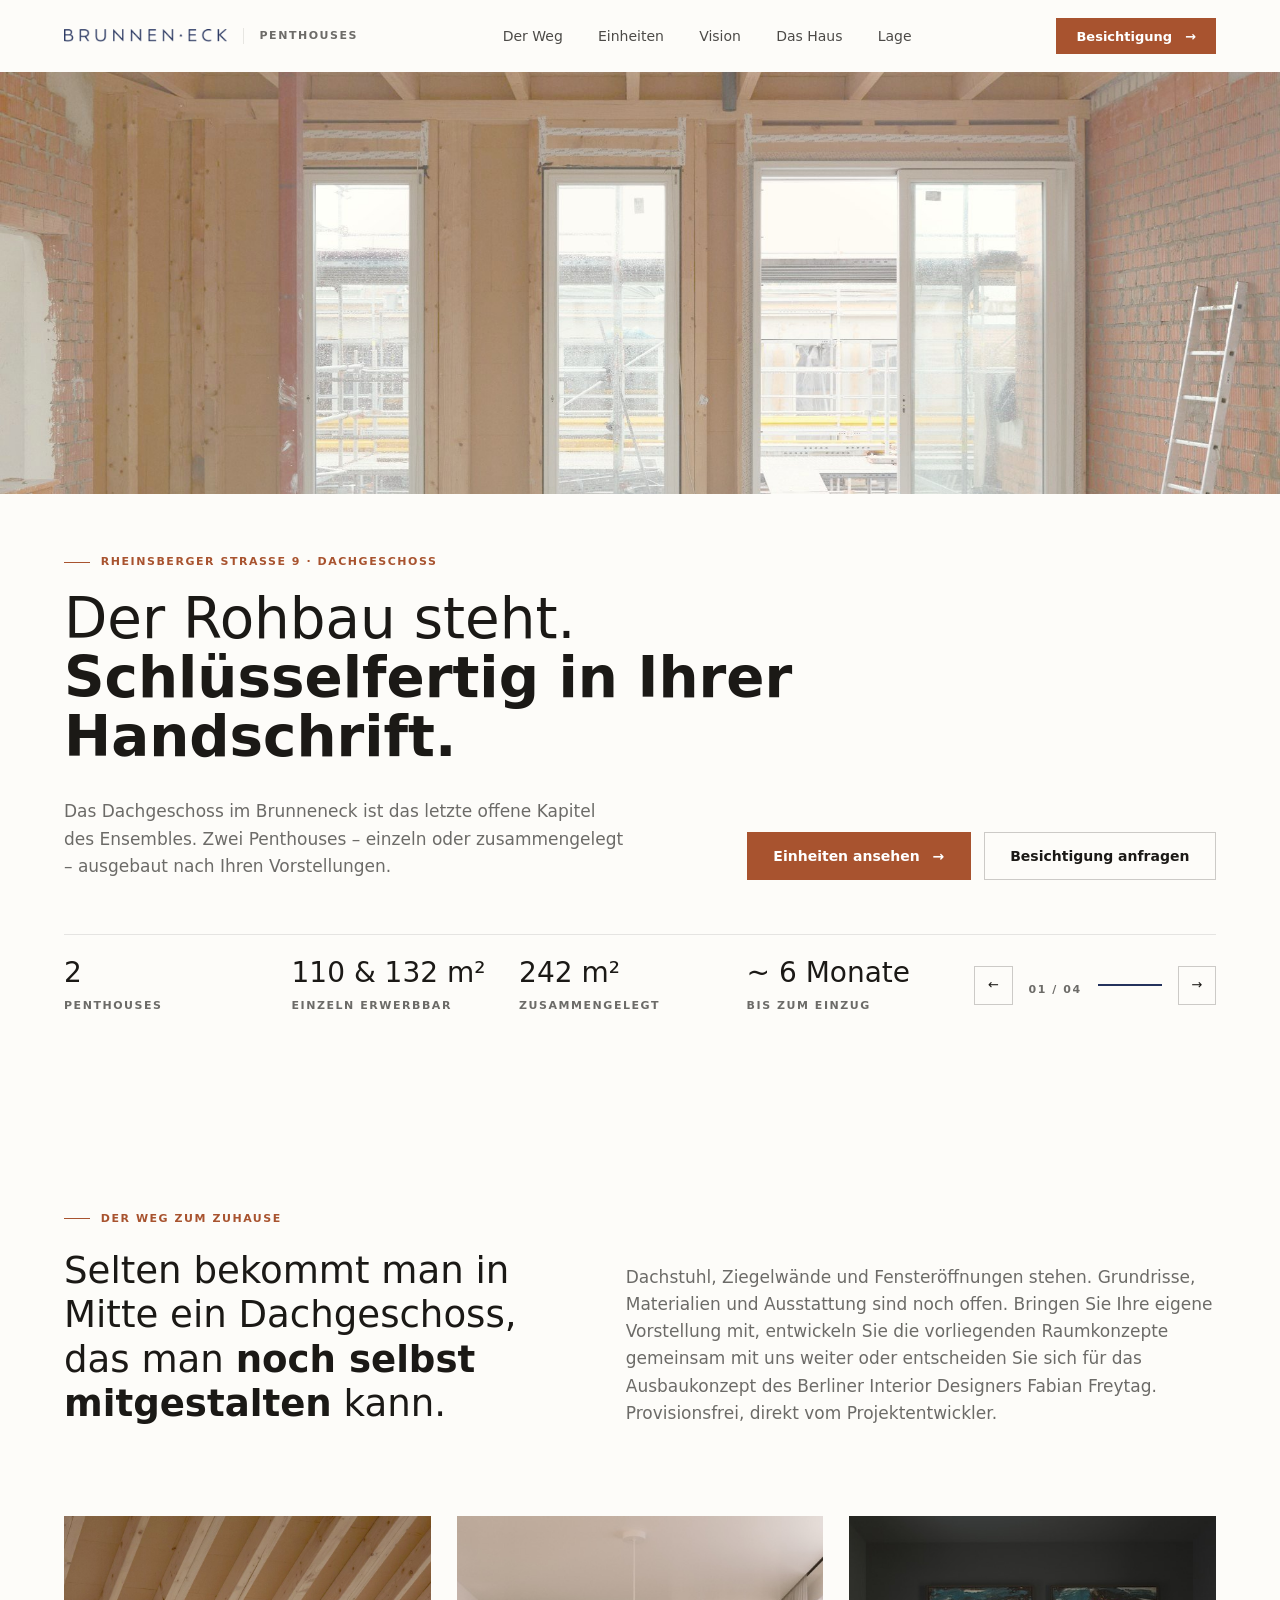
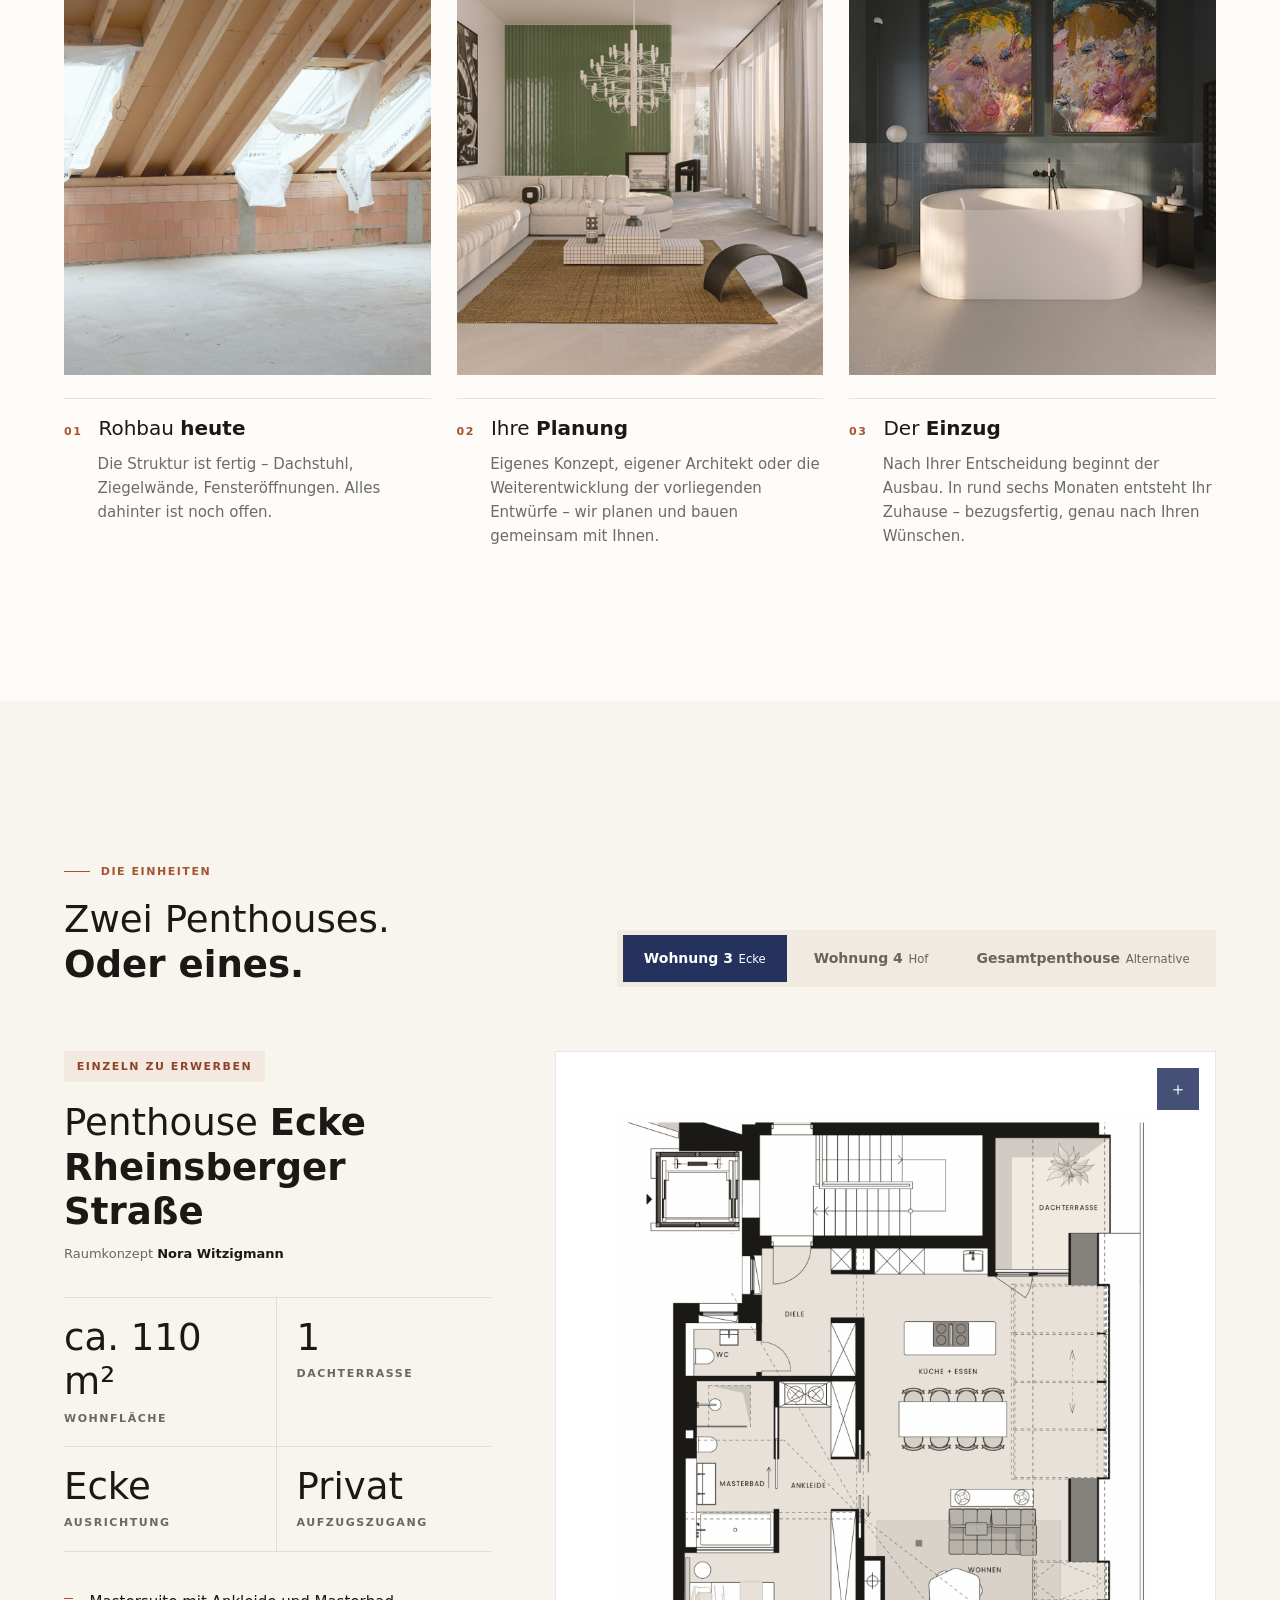
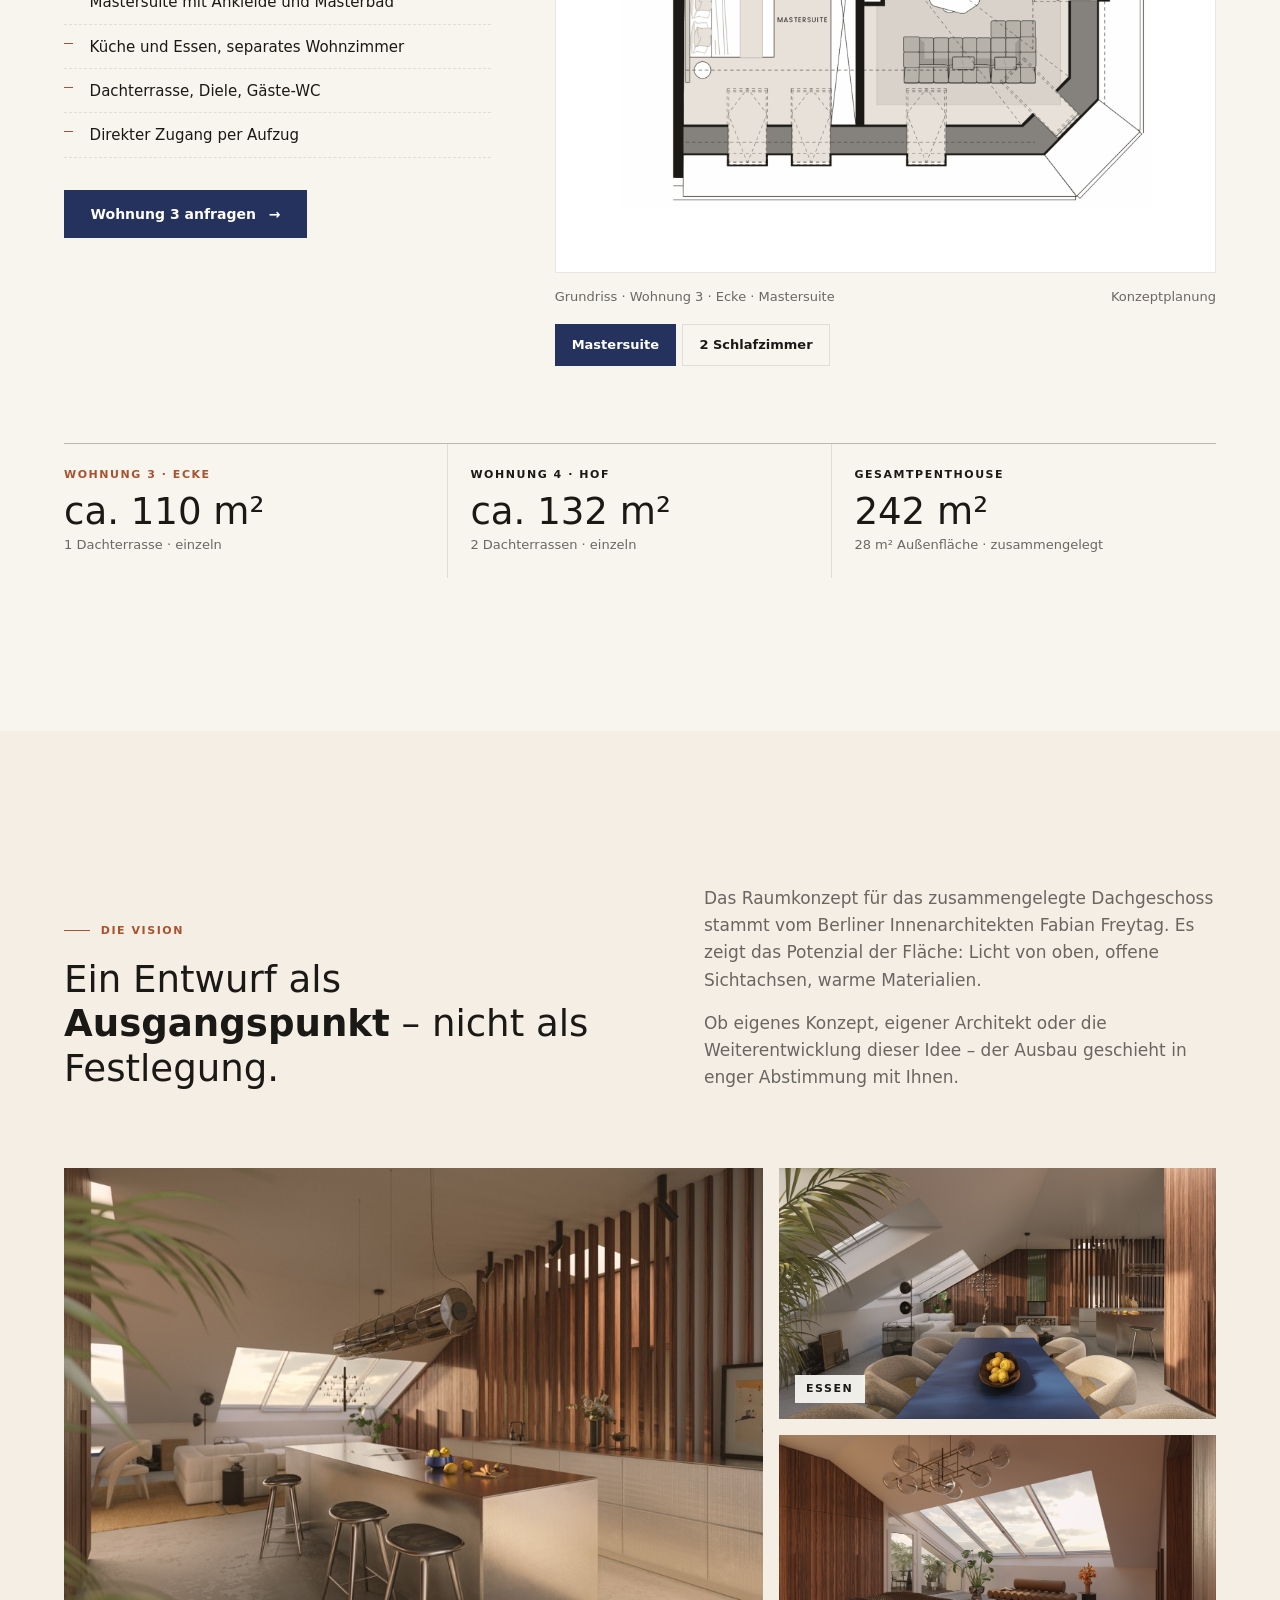
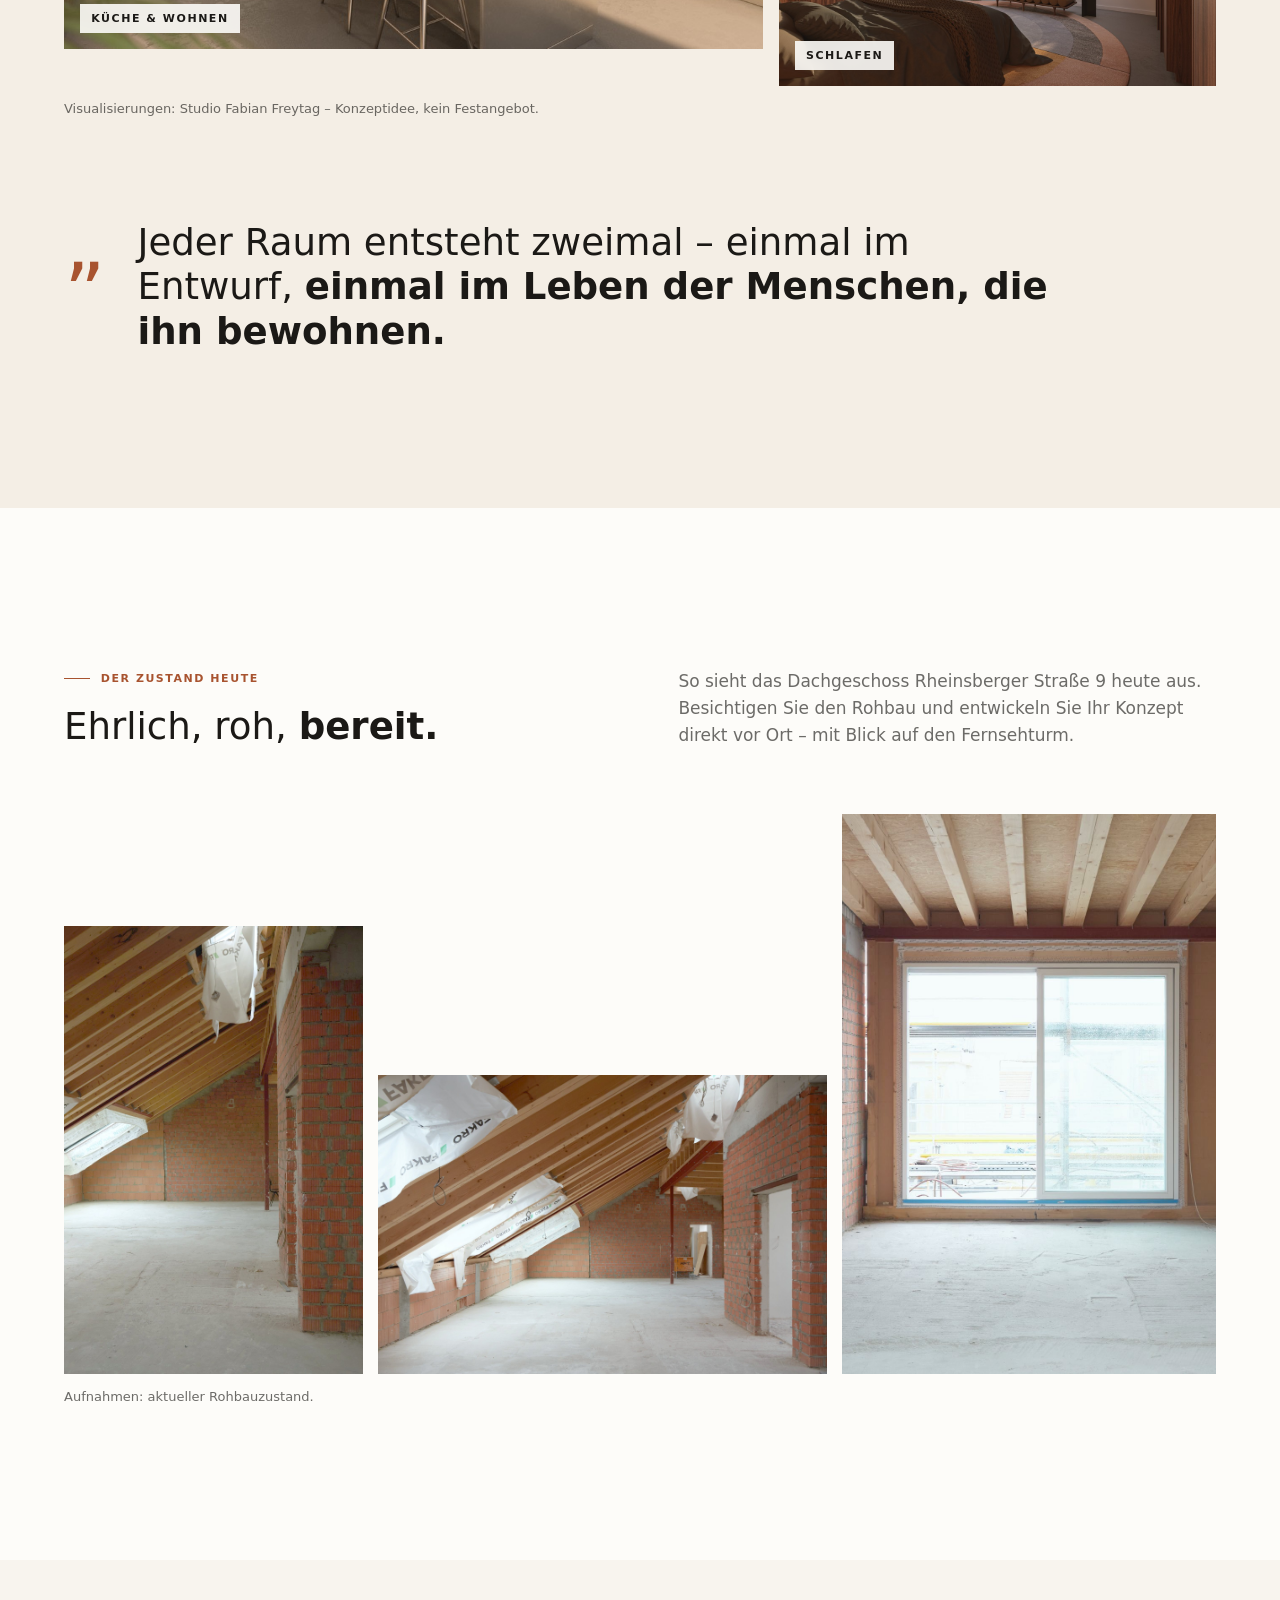
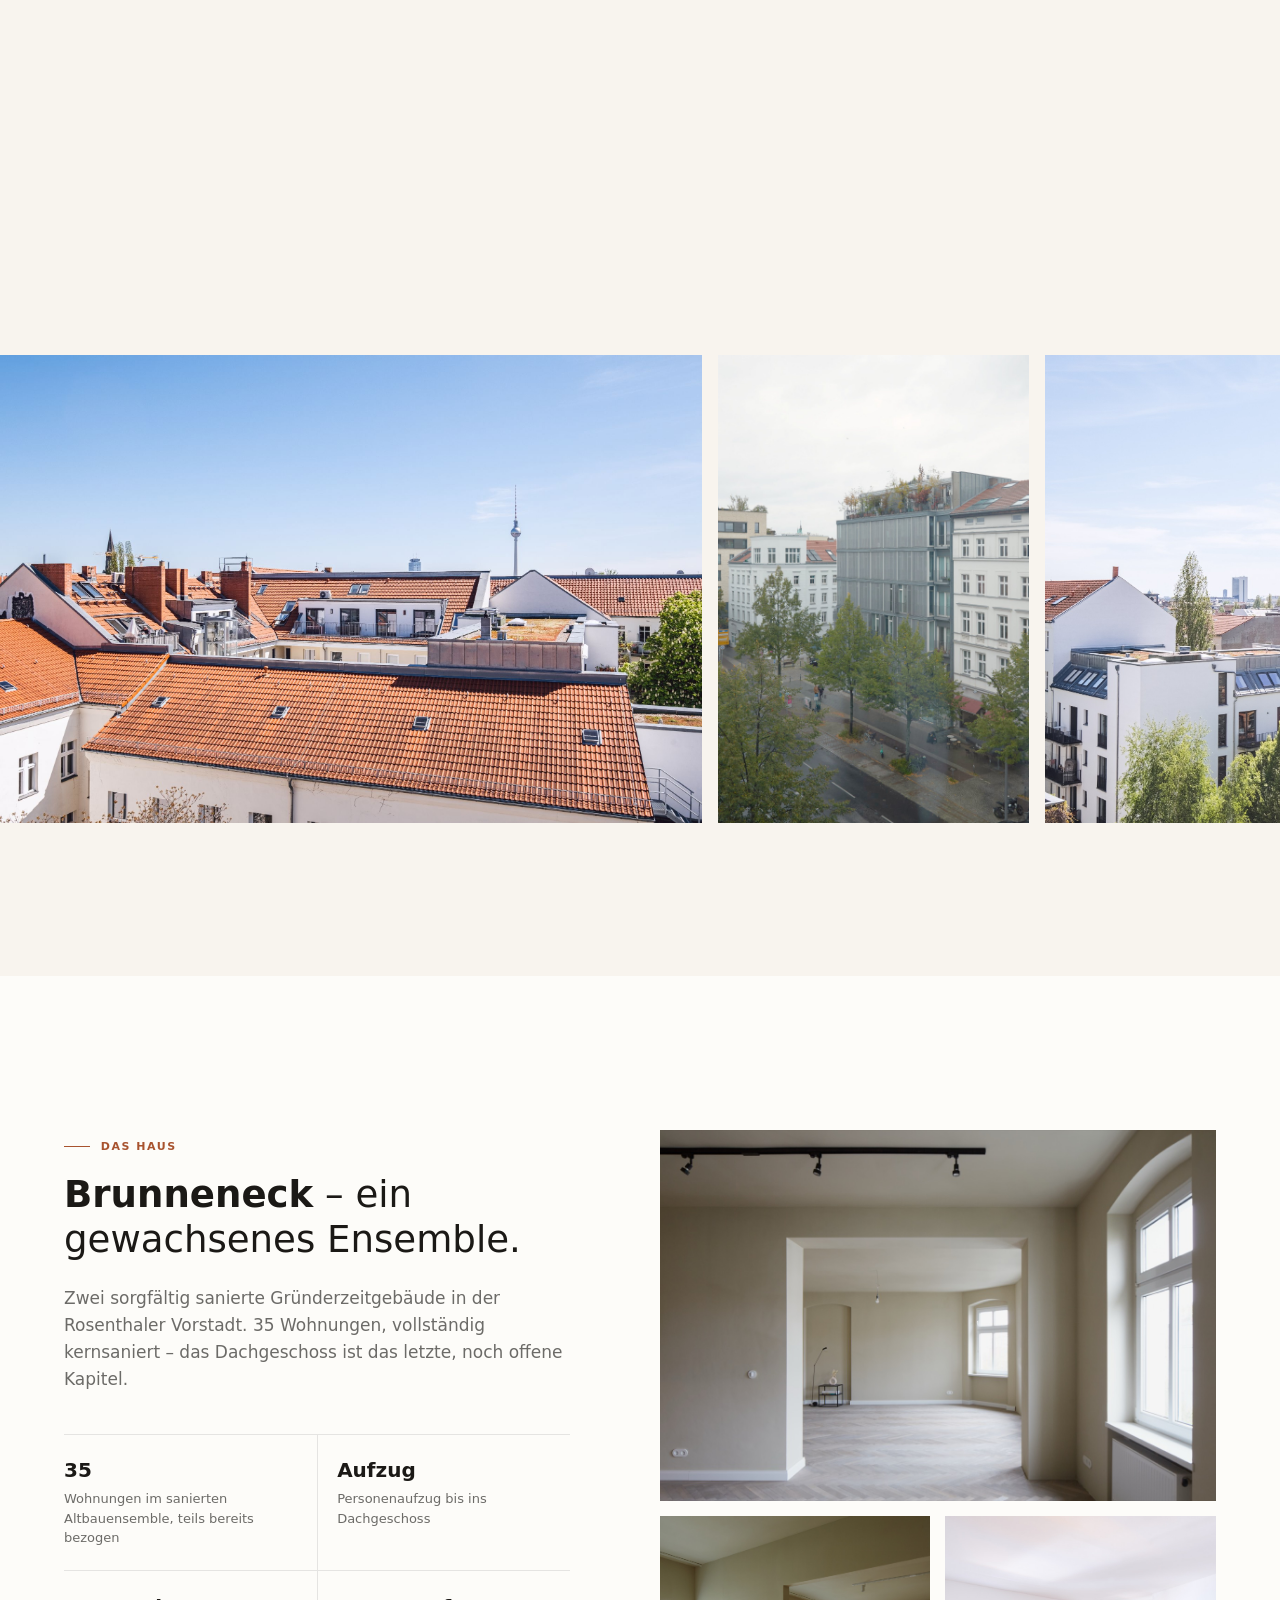
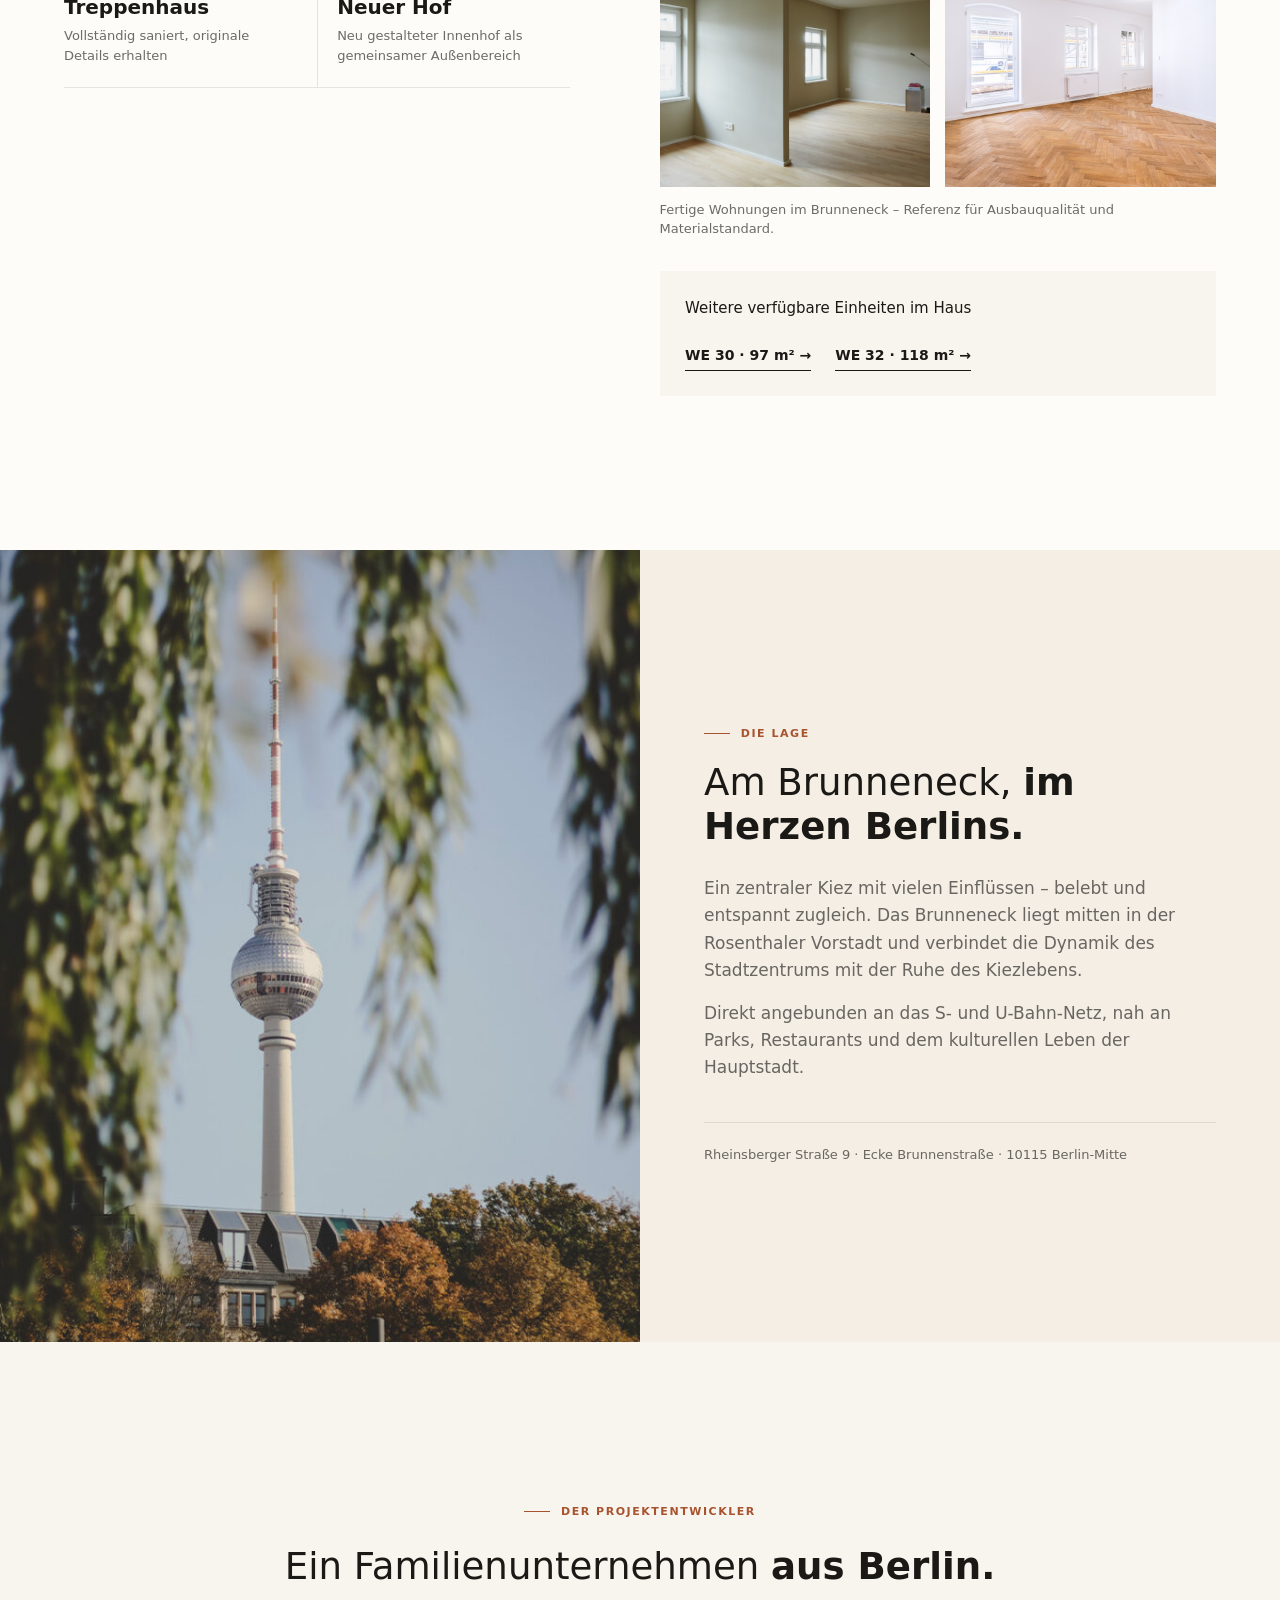
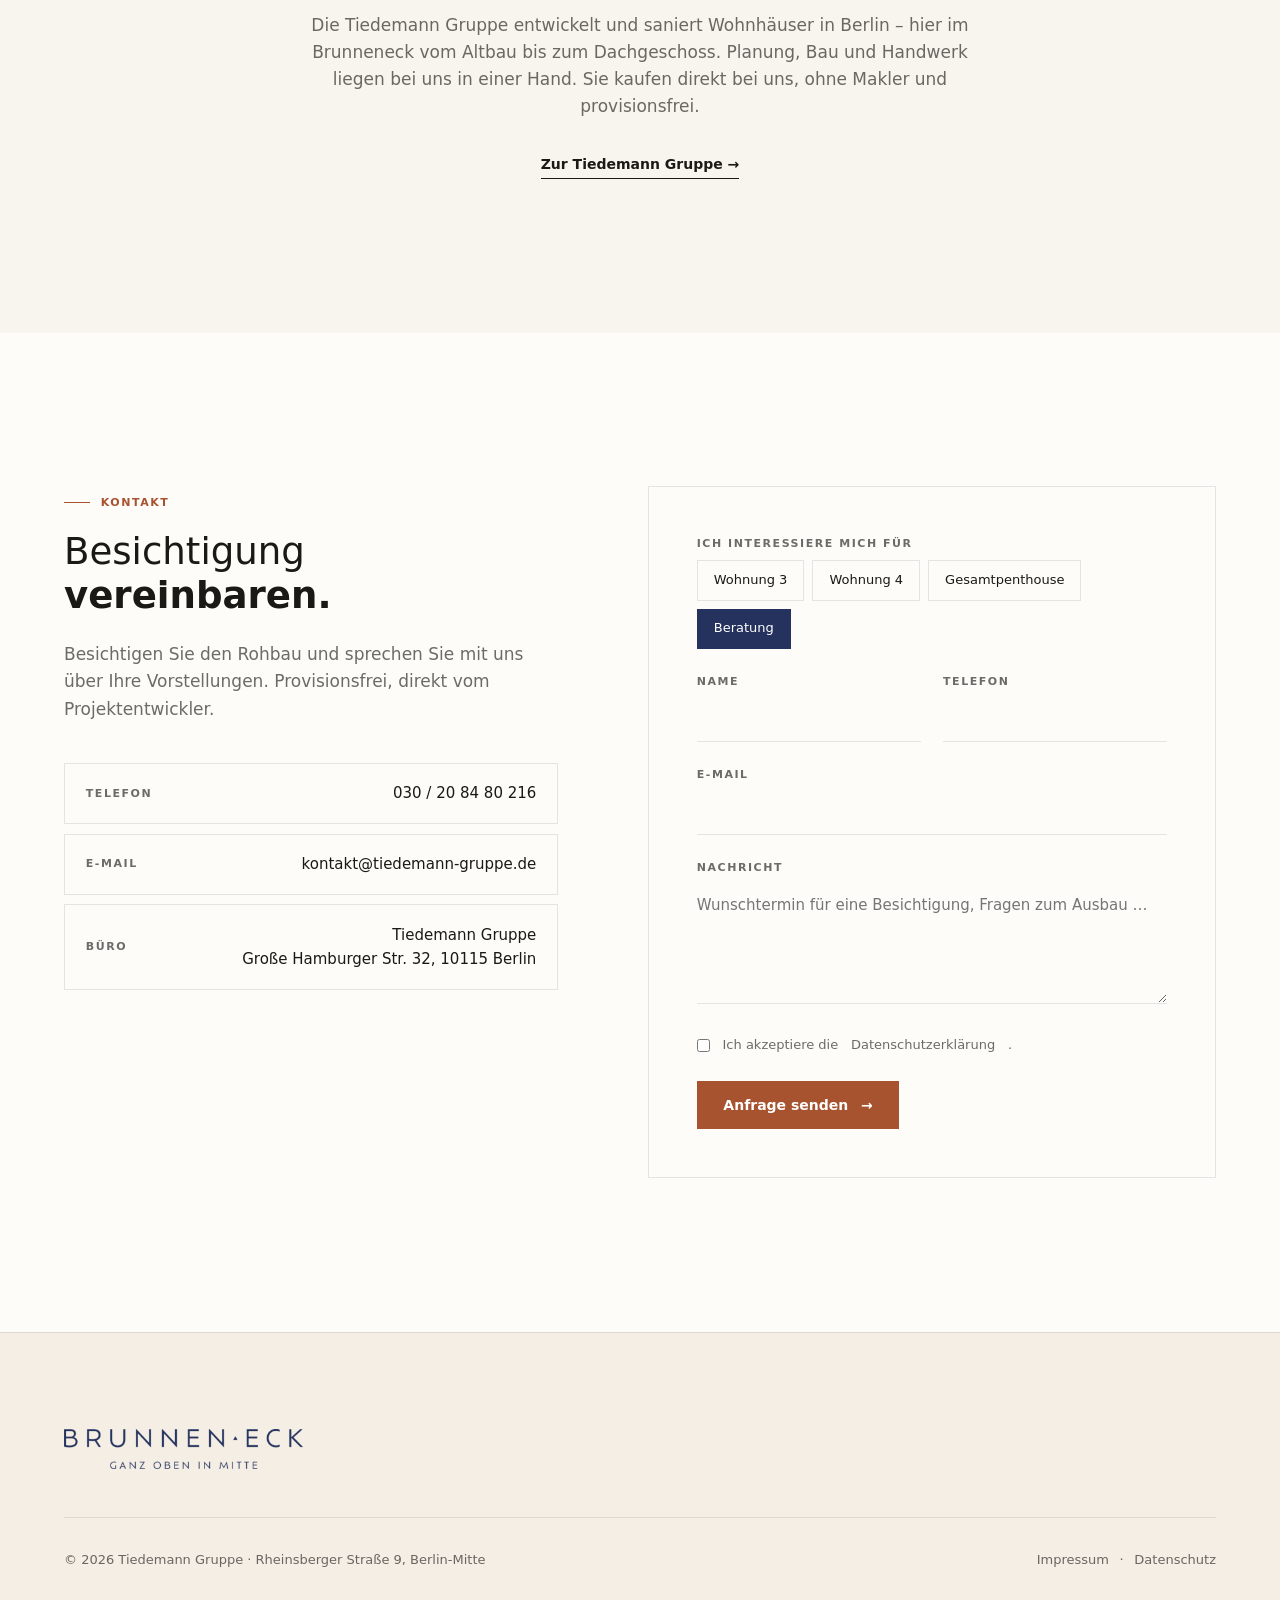
==== commit 03c754b6: "Impressum und Datenschutz von der Originalseite (ohne Brandshake), Bezug „in 4 Wochen“ Co-Authored-B" ====
--- a/index.html
+++ b/index.html
@@ -695,7 +695,7 @@
       </div>
       <div class="f"><label for="email">E-Mail</label><input type="email" id="email" name="email" autocomplete="email" required></div>
       <div class="f"><label for="msg">Nachricht</label><textarea id="msg" name="nachricht" placeholder="Wunschtermin für eine Besichtigung, Fragen zum Ausbau …"></textarea></div>
-      <label class="consent"><input type="checkbox" required> Ich akzeptiere die Datenschutzerklärung.</label>
+      <label class="consent"><input type="checkbox" required> Ich akzeptiere die <a href="datenschutz.html" target="_blank" rel="noopener">Datenschutzerklärung</a>.</label>
       <button class="btn btn-brick" type="submit">Anfrage senden <span class="arr">→</span></button>
     </form>
   </div>
@@ -708,7 +708,7 @@
     <div class="foot-big"><a href="#start"><img src="fotos/logo/brunnen-eck-logo.png" alt="Brunnen-Eck – Ganz oben in Mitte" loading="lazy" width="400" height="67"></a></div>
     <div class="foot">
       <span>© 2026 Tiedemann Gruppe · Rheinsberger Straße 9, Berlin-Mitte</span>
-      <span><a href="#">Impressum</a> &ensp;·&ensp; <a href="#">Datenschutz</a></span>
+      <span><a href="impressum.html">Impressum</a> &ensp;·&ensp; <a href="datenschutz.html">Datenschutz</a></span>
     </div>
   </div>
 </footer>
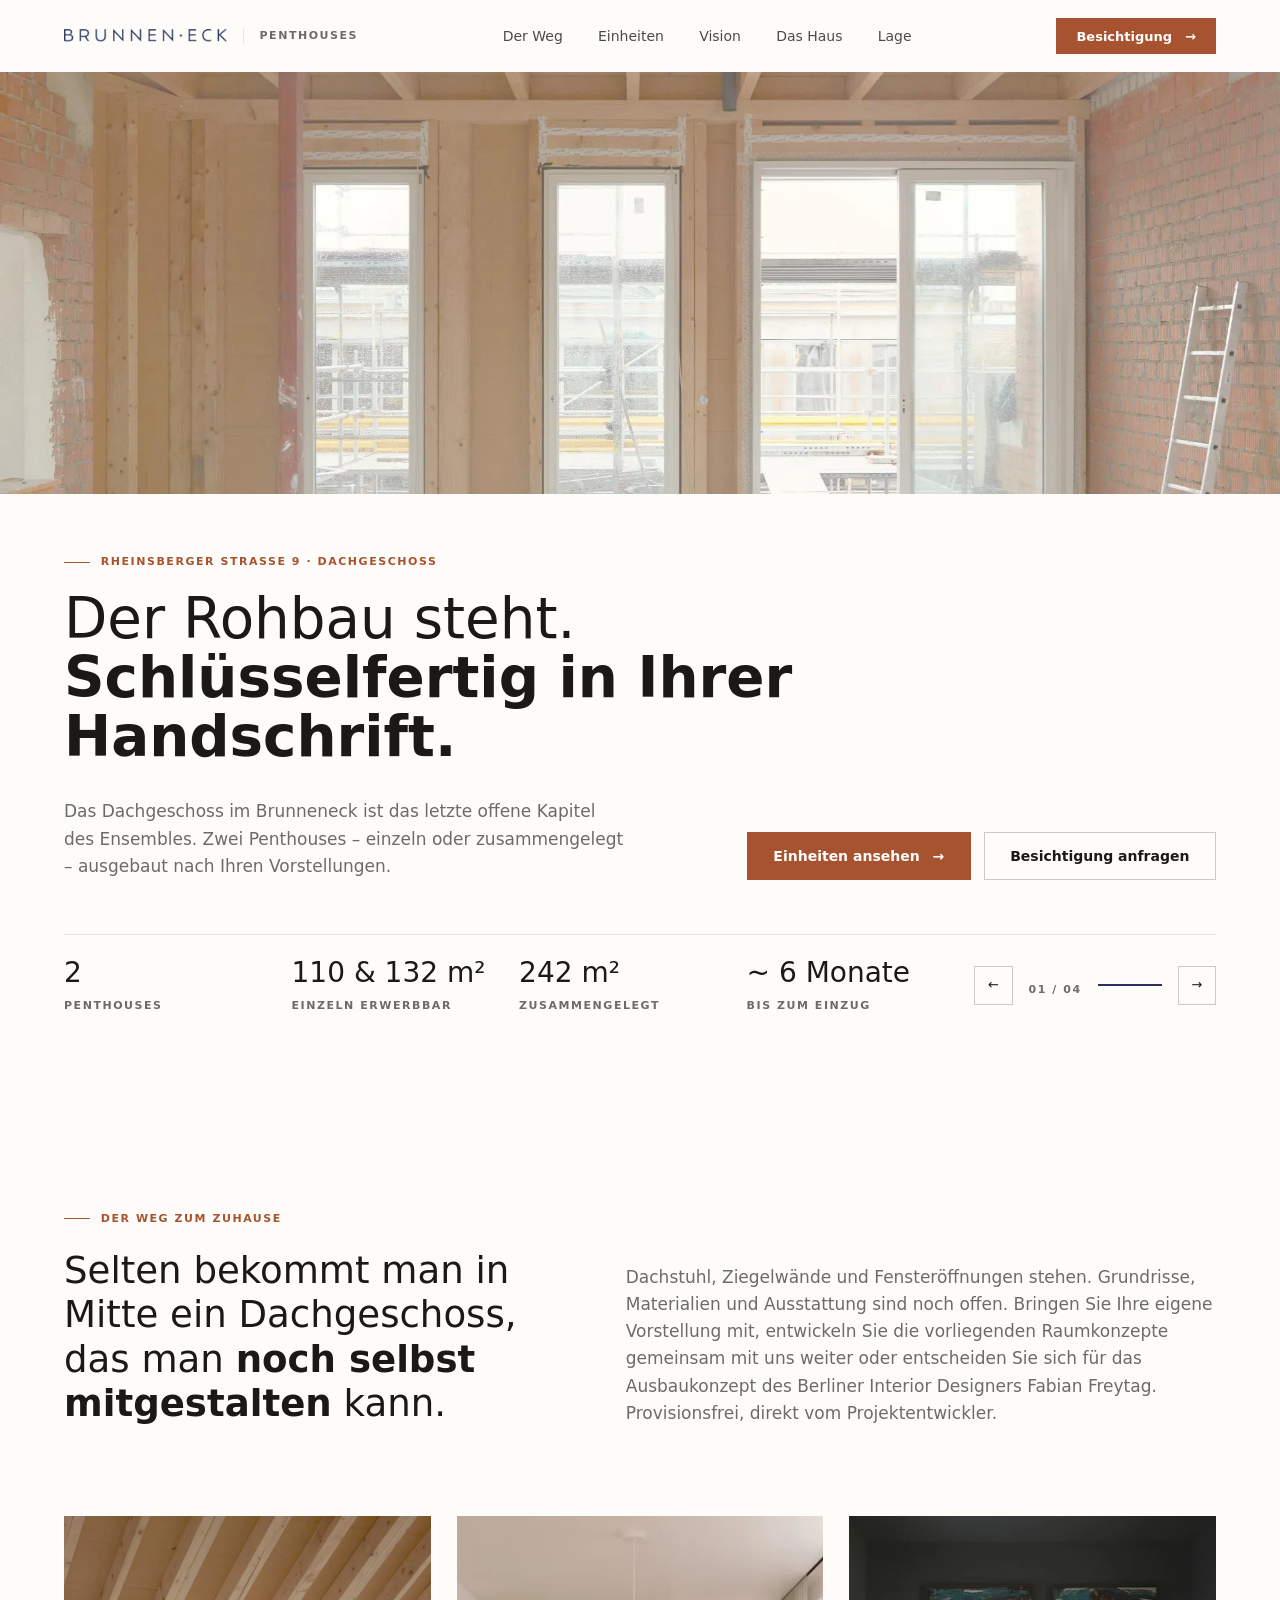
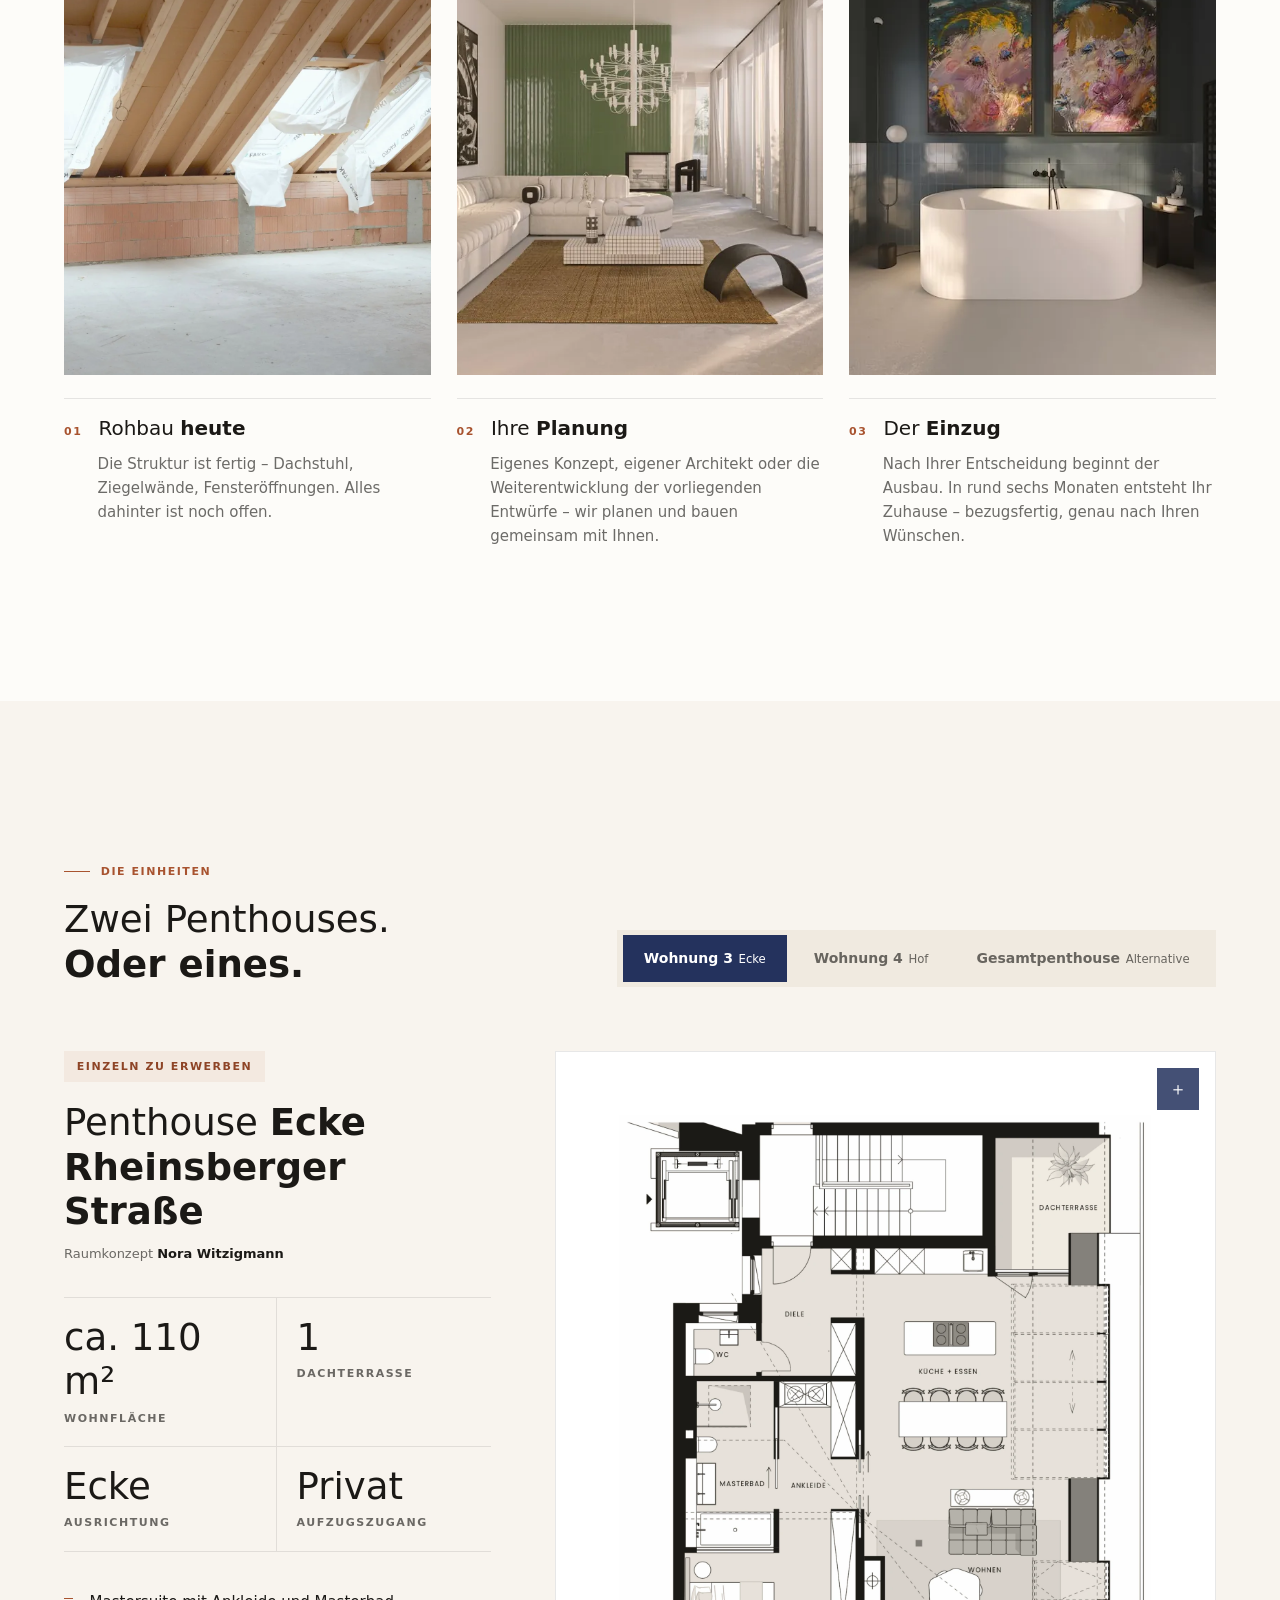
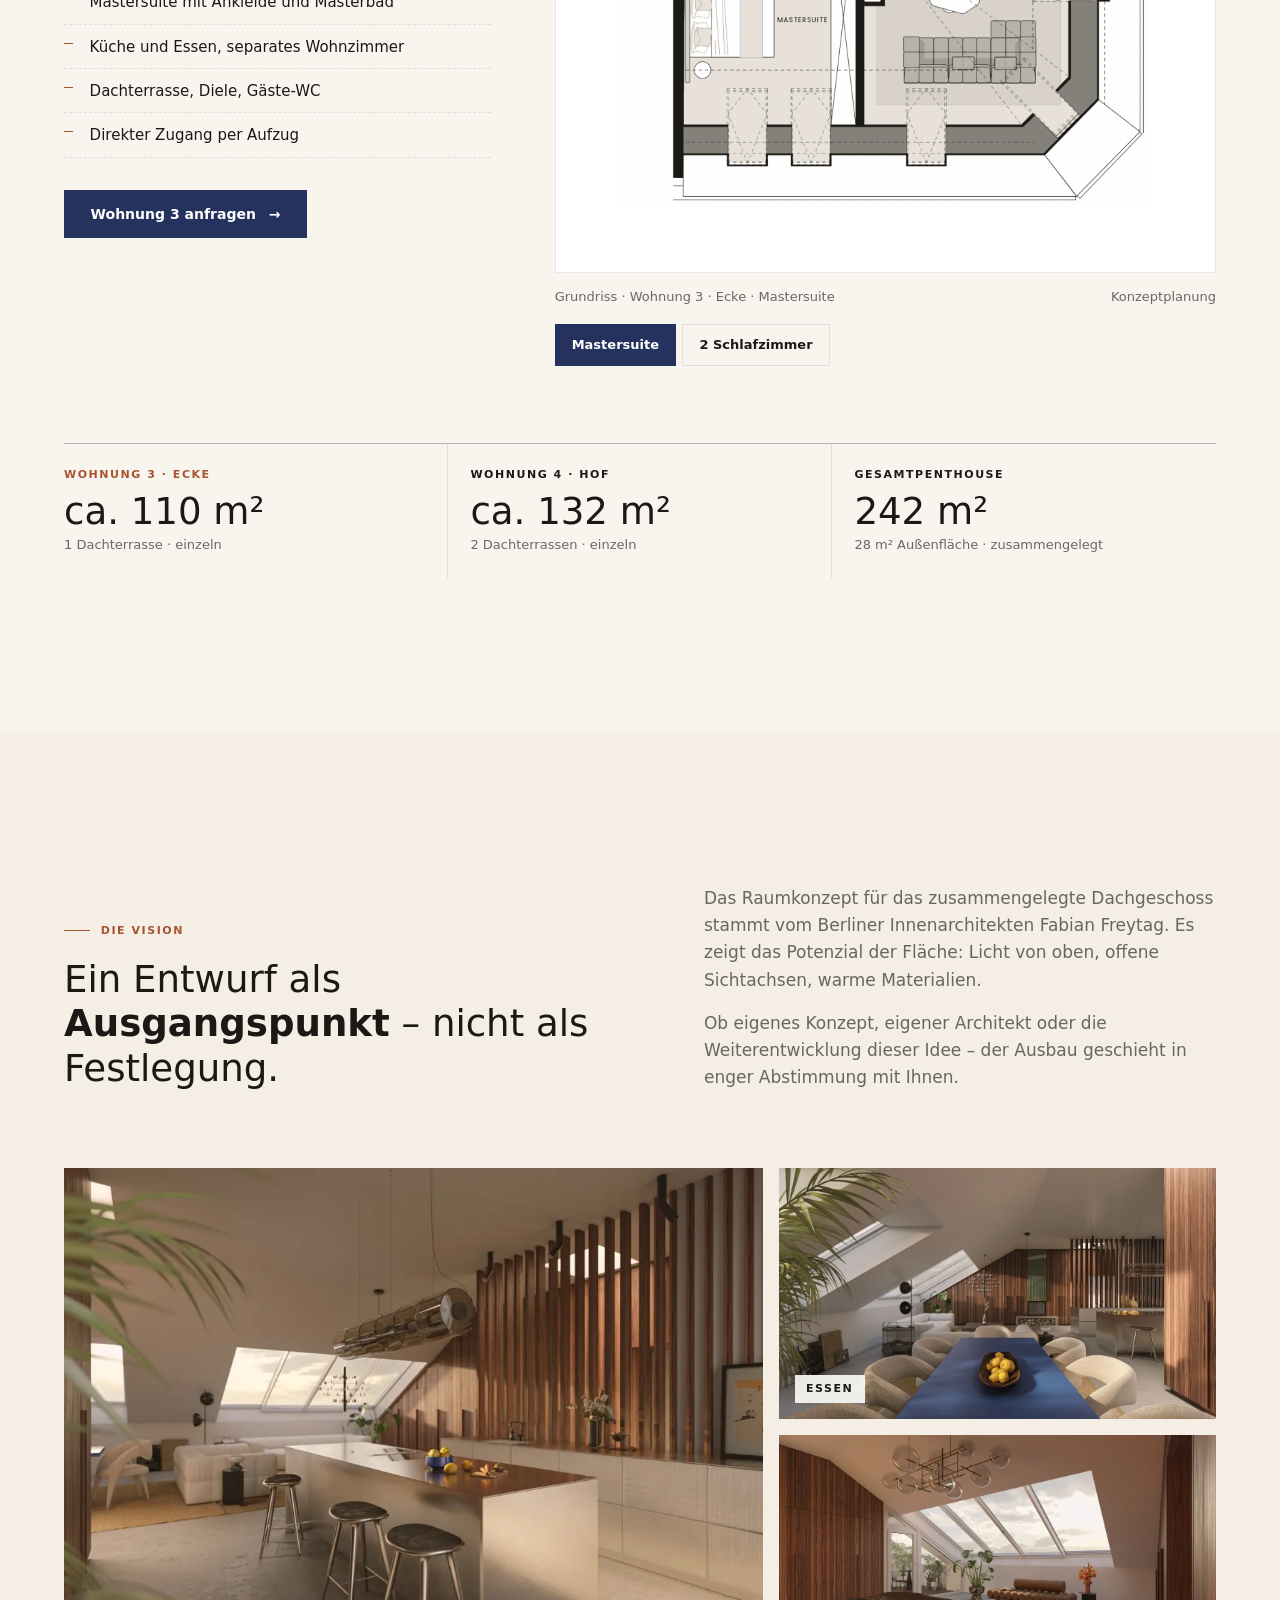
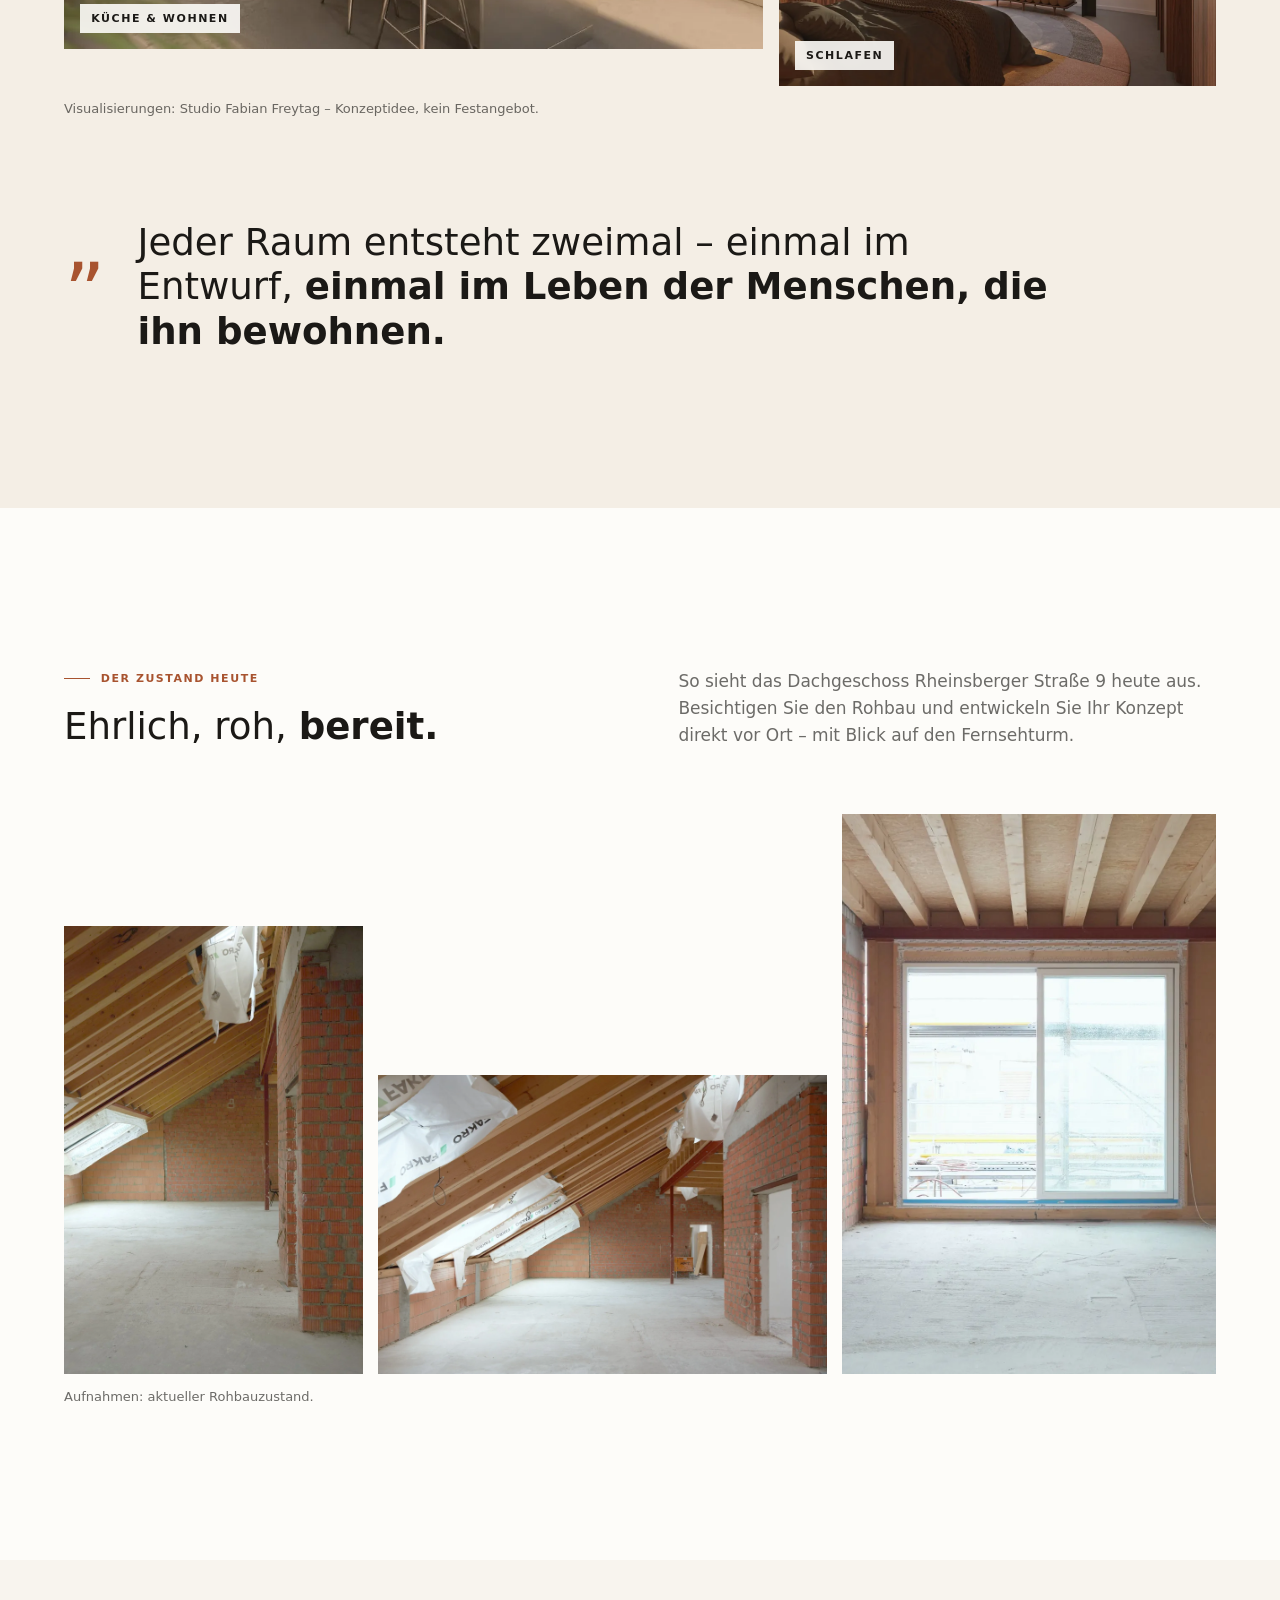
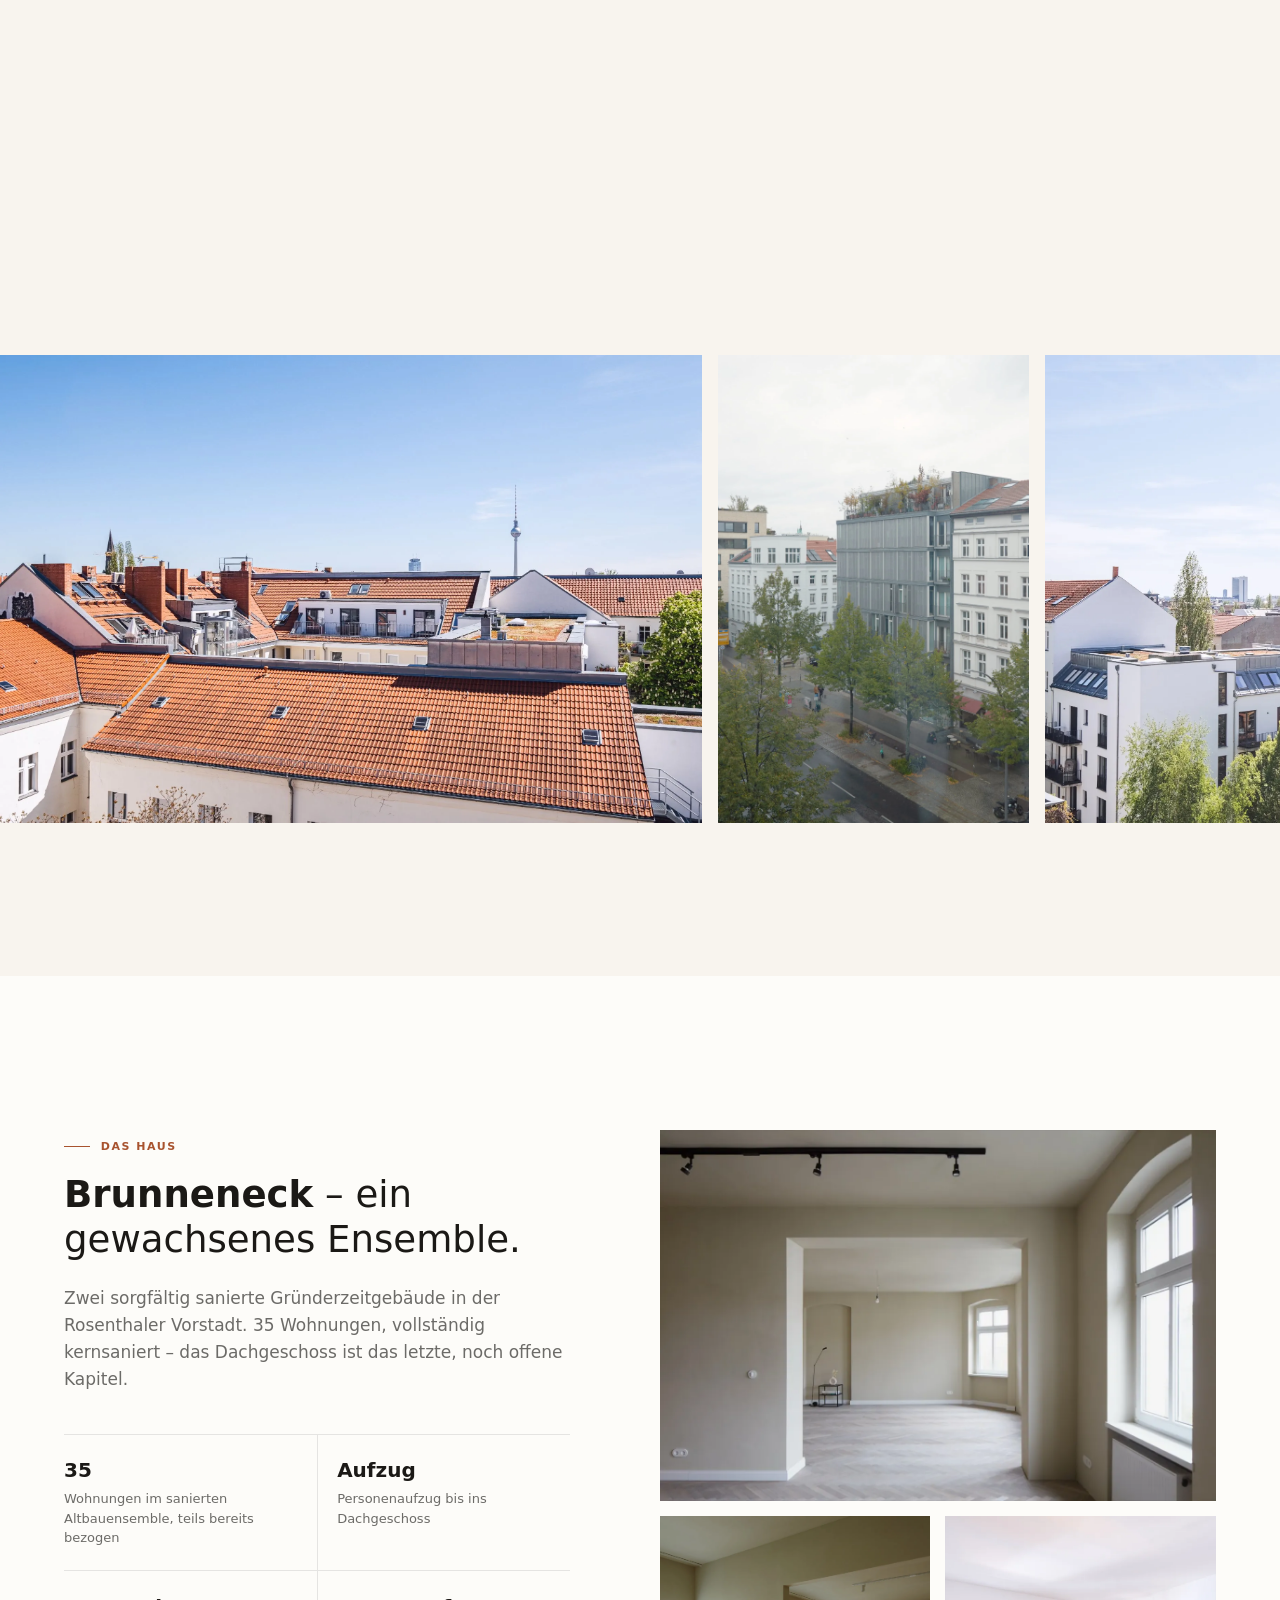
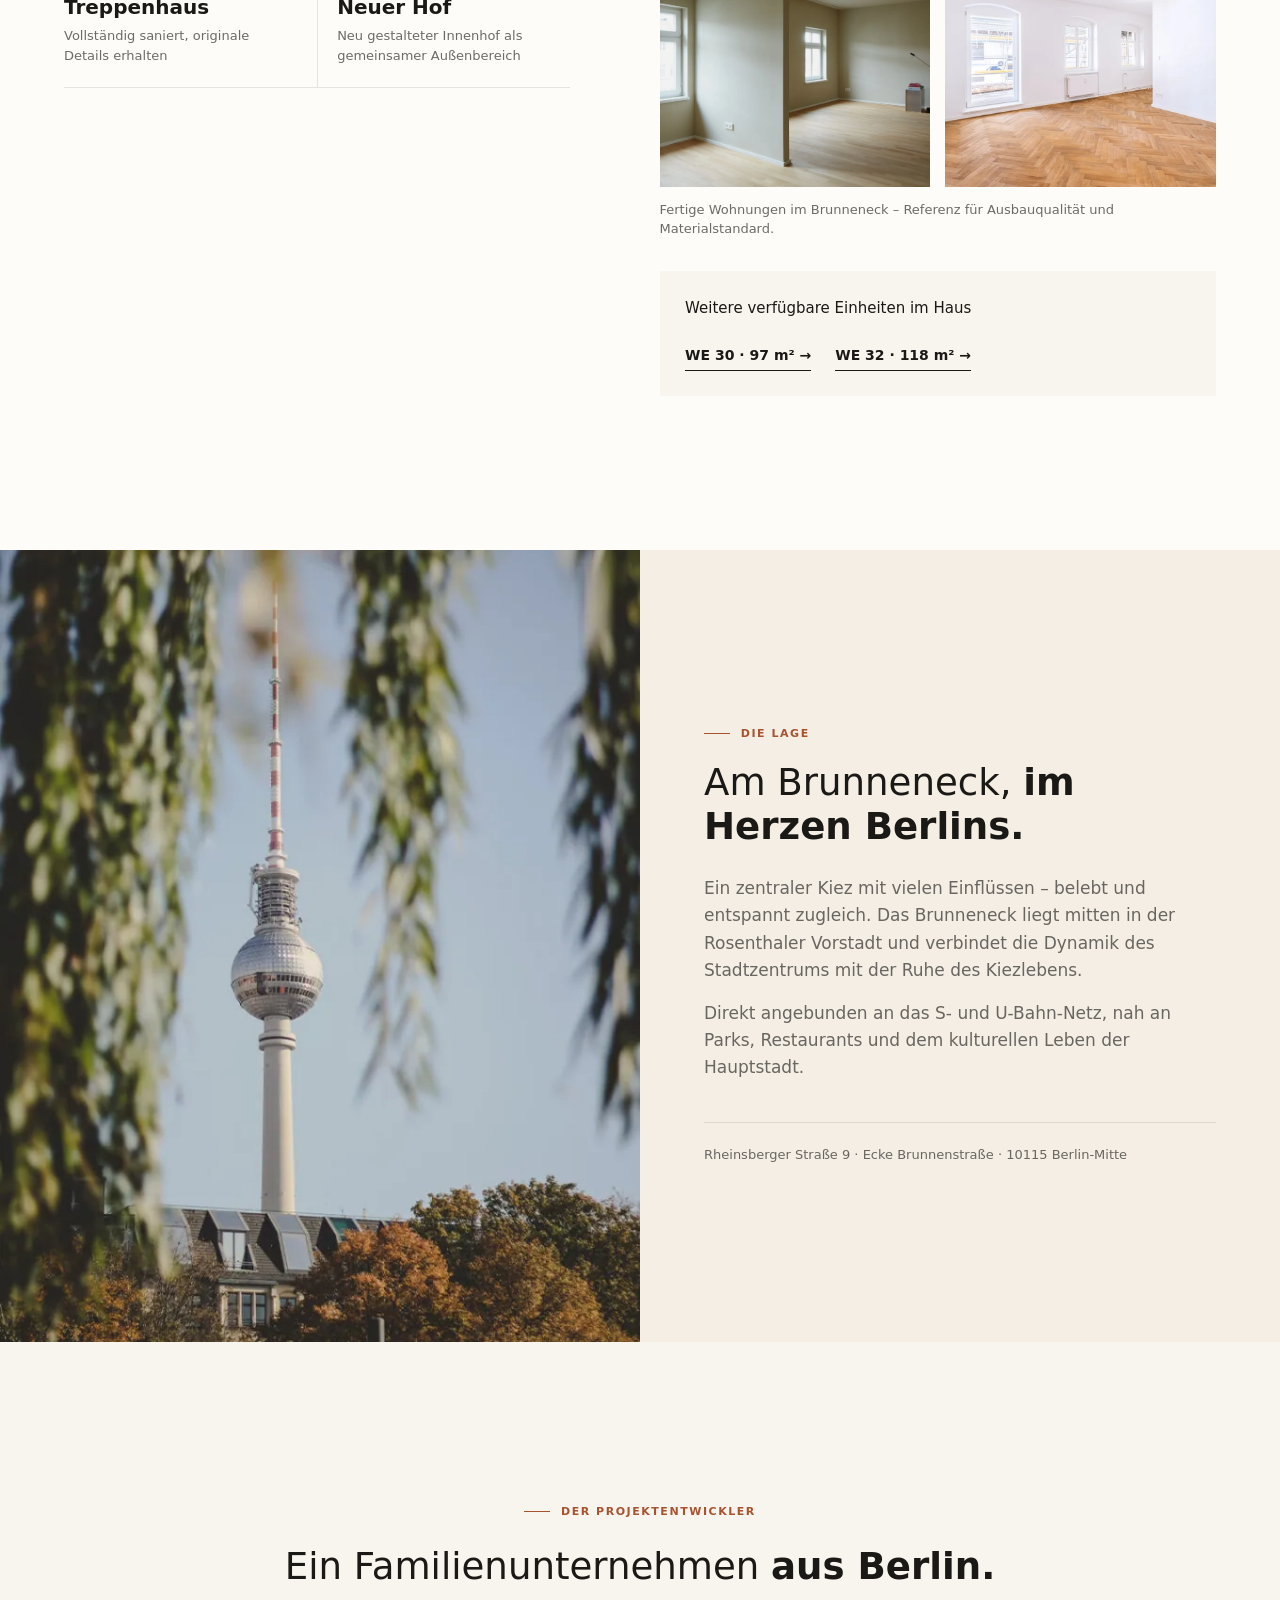
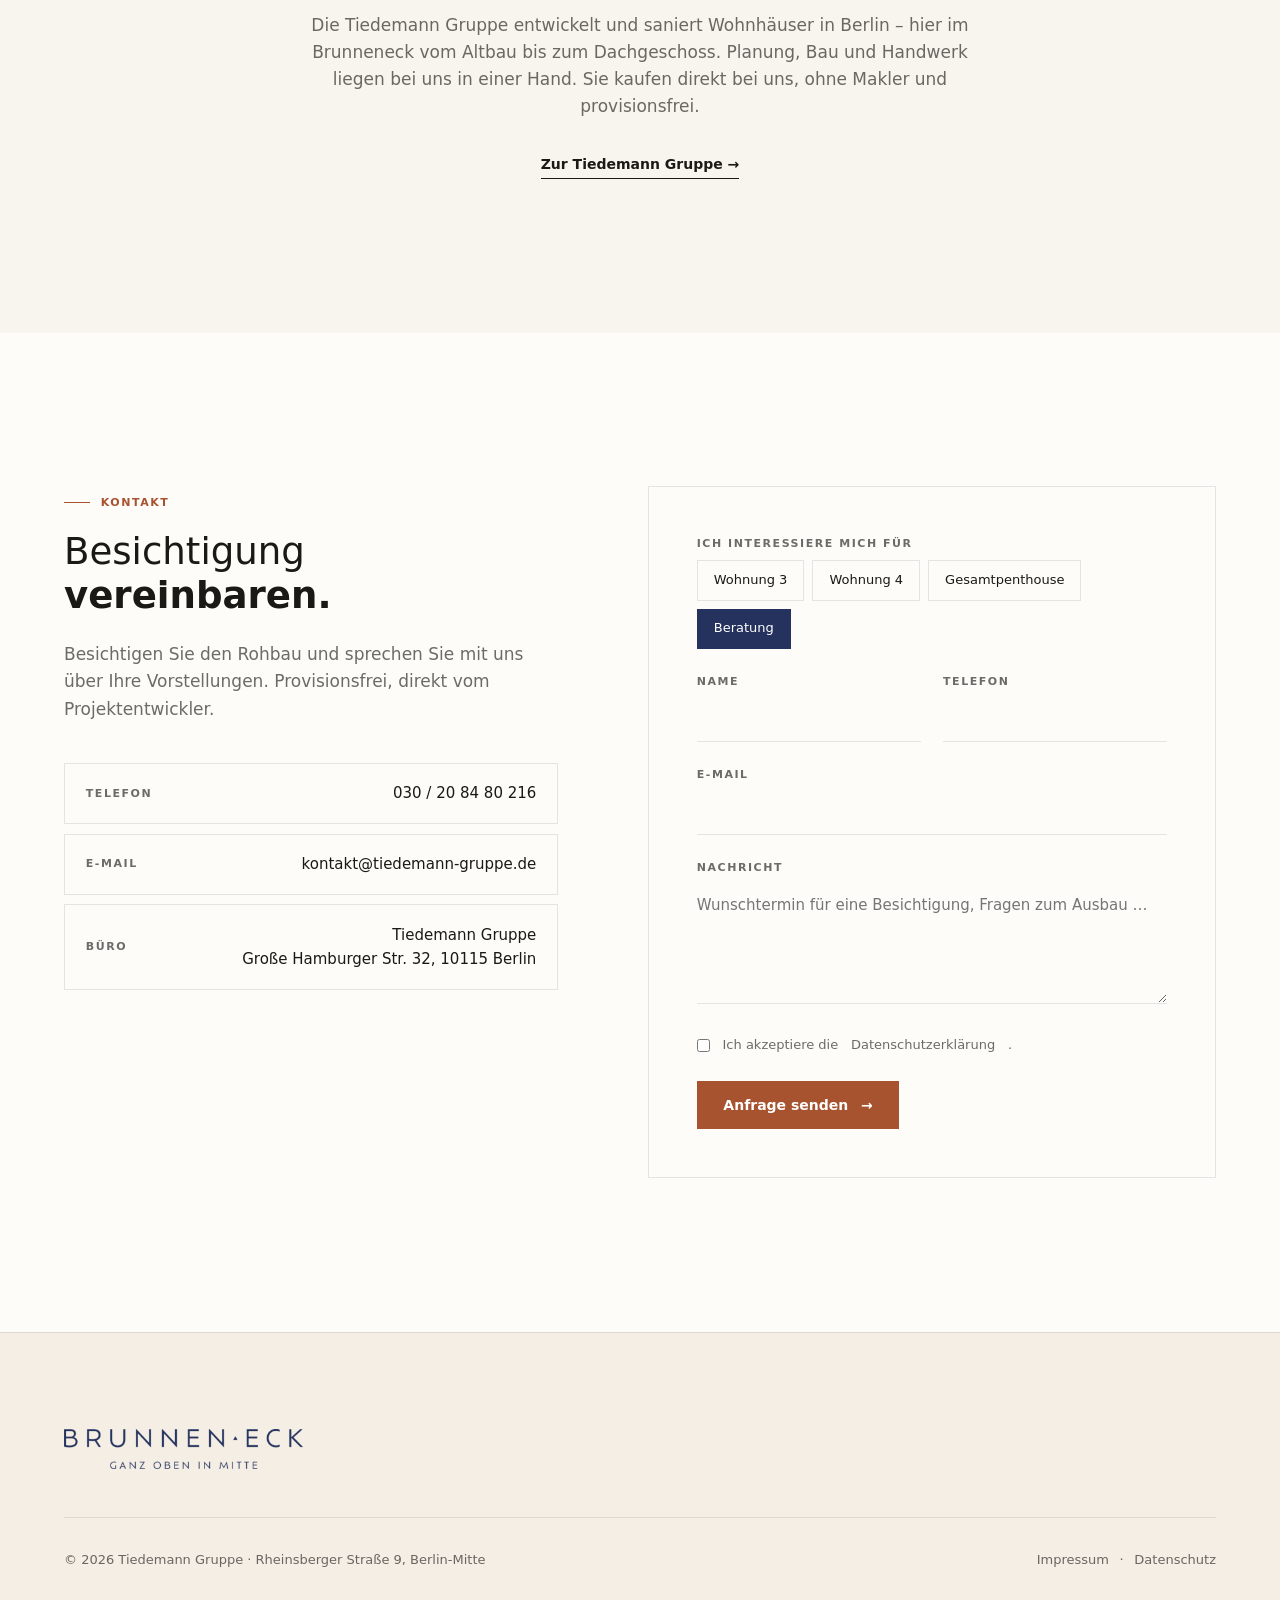
==== commit 76e7da15: "SEO Block 1: Titel, Beschreibungen, Canonical, Teilen-Vorschau, JSON-LD, Sitemap, robots.txt, Favico" ====
--- a/index.html
+++ b/index.html
@@ -3,8 +3,83 @@
 <head>
 <meta charset="utf-8">
 <meta name="viewport" content="width=device-width, initial-scale=1">
-<title>Brunneneck – Dachgeschoss Rheinsberger Straße, Berlin Mitte</title>
-<meta name="description" content="Dachgeschoss im Rohbau. Zwei Penthouses einzeln oder ein großes Gesamtpenthouse – nach Ihren Wünschen ausgebaut. Raumkonzepte Nora Witzigmann und Studio Fabian Freytag. Provisionsfrei.">
+<title>Penthouse kaufen Berlin-Mitte | Brunneneck, provisionsfrei</title>
+<meta name="description" content="Zwei Penthouses im Dachgeschoss, ca. 110 und 132 m², einzeln oder als 242-m²-Gesamtpenthouse. Ausbau nach Ihren Wünschen, provisionsfrei vom Bauträger.">
+<link rel="canonical" href="https://brunneneckberlin.de/">
+<link rel="icon" href="favicon.ico" sizes="any">
+<link rel="icon" type="image/png" sizes="32x32" href="fotos/logo/favicon-32.png">
+<link rel="apple-touch-icon" href="apple-touch-icon.png">
+<meta property="og:type" content="website">
+<meta property="og:locale" content="de_DE">
+<meta property="og:site_name" content="Brunneneck Berlin-Mitte">
+<meta property="og:title" content="Penthouse kaufen Berlin-Mitte | Brunneneck, provisionsfrei">
+<meta property="og:description" content="Zwei Penthouses im Dachgeschoss, ca. 110 und 132 m², einzeln oder als 242-m²-Gesamtpenthouse. Ausbau nach Ihren Wünschen, provisionsfrei vom Bauträger.">
+<meta property="og:url" content="https://brunneneckberlin.de/">
+<meta property="og:image" content="https://brunneneckberlin.de/fotos/og/penthouses.jpg">
+<meta property="og:image:width" content="1200">
+<meta property="og:image:height" content="630">
+<meta property="og:image:alt" content="Dachgeschoss im Rohbau mit Holzbalkendecke und bodentiefen Fenstern">
+<meta name="twitter:card" content="summary_large_image">
+<script type="application/ld+json">
+{
+ "@context": "https://schema.org",
+ "@graph": [
+  {
+   "@type": "Organization",
+   "@id": "https://brunneneckberlin.de/#tiedemann",
+   "name": "Tiedemann Gruppe",
+   "url": "https://www.tiedemann-gruppe.de",
+   "telephone": "+49 30 208480216",
+   "email": "kontakt@tiedemann-gruppe.de",
+   "address": {
+    "@type": "PostalAddress",
+    "streetAddress": "Große Hamburger Straße 32",
+    "postalCode": "10115",
+    "addressLocality": "Berlin",
+    "addressCountry": "DE"
+   }
+  },
+  {
+   "@type": "WebSite",
+   "url": "https://brunneneckberlin.de/",
+   "name": "Brunneneck",
+   "inLanguage": "de-DE",
+   "publisher": {
+    "@id": "https://brunneneckberlin.de/#tiedemann"
+   }
+  },
+  {
+   "@type": "RealEstateListing",
+   "url": "https://brunneneckberlin.de/",
+   "name": "Penthouses im Dachgeschoss des Brunneneck, Berlin-Mitte",
+   "description": "Zwei Penthouses im Rohbau, ca. 110 m² und ca. 132 m², einzeln oder zusammengelegt ca. 242 m², Ausbau nach Wunsch, provisionsfrei.",
+   "image": "https://brunneneckberlin.de/fotos/og/penthouses.jpg",
+   "datePosted": "2026-11-20",
+   "mainEntity": {
+    "@type": "Apartment",
+    "name": "Penthouses Brunneneck",
+    "address": {
+     "@type": "PostalAddress",
+     "streetAddress": "Rheinsberger Straße 9",
+     "postalCode": "10115",
+     "addressLocality": "Berlin",
+     "addressRegion": "Berlin",
+     "addressCountry": "DE"
+    },
+    "floorSize": {
+     "@type": "QuantitativeValue",
+     "minValue": 110,
+     "maxValue": 242,
+     "unitCode": "MTK"
+    }
+   },
+   "provider": {
+    "@id": "https://brunneneckberlin.de/#tiedemann"
+   }
+  }
+ ]
+}
+</script>
 <meta name="theme-color" content="#fdfcf9">
 <style>
 :root {
@@ -368,10 +443,10 @@
 <!-- HERO -->
 <section class="hero" id="start">
   <div class="hero-media" id="heroMedia">
-    <figure class="on"><img src="fotos/header/dg-fensterfront.jpg" alt="Dachgeschoss im Rohbau – Holzbalkendecke, Ziegelwände und bodentiefe Fenster" fetchpriority="high"></figure>
-    <figure><img src="fotos/header/dg-gaube.jpg" alt="Rohbau – große Dachgaube unter dem Holzdachstuhl" loading="lazy"></figure>
-    <figure><img src="fotos/header/dg-ausblick-mitte.jpg" alt="Blick aus dem Dachgeschoss über die Dächer von Berlin-Mitte" loading="lazy" style="object-position: 50% 62%;"></figure>
-    <figure><img src="fotos/header/dg-dachfenster.jpg" alt="Rohbau – Dachfenster in der Dachschräge" loading="lazy"></figure>
+    <figure class="on"><img src="fotos/header/dg-fensterfront.webp" alt="Dachgeschoss im Rohbau – Holzbalkendecke, Ziegelwände und bodentiefe Fenster" fetchpriority="high"></figure>
+    <figure><img src="fotos/header/dg-gaube.webp" alt="Rohbau – große Dachgaube unter dem Holzdachstuhl" loading="lazy"></figure>
+    <figure><img src="fotos/header/dg-ausblick-mitte.webp" alt="Blick aus dem Dachgeschoss über die Dächer von Berlin-Mitte" loading="lazy" style="object-position: 50% 62%;"></figure>
+    <figure><img src="fotos/header/dg-dachfenster.webp" alt="Rohbau – Dachfenster in der Dachschräge" loading="lazy"></figure>
   </div>
   <div class="wrap hero-body">
     <span class="label">Rheinsberger Straße 9 · Dachgeschoss</span>
@@ -410,17 +485,17 @@
     </div>
     <div class="steps">
       <article class="step r">
-        <div class="step-img"><img src="fotos/dachgeschoss/rohbau-dachfenster.jpg" alt="Rohbau – Dachfenster in der Dachschräge" loading="lazy"></div>
+        <div class="step-img"><img src="fotos/dachgeschoss/rohbau-dachfenster.webp" alt="Rohbau – Dachfenster in der Dachschräge" loading="lazy"></div>
         <div class="step-head"><h3>Rohbau <em>heute</em></h3></div>
         <p>Die Struktur ist fertig – Dachstuhl, Ziegelwände, Fensteröffnungen. Alles dahinter ist noch offen.</p>
       </article>
       <article class="step r">
-        <div class="step-img"><img src="fotos/penthouse/wohnzimmer2.jpg" alt="Visualisierung Wohnraum unter dem Dach" loading="lazy"></div>
+        <div class="step-img"><img src="fotos/penthouse/wohnzimmer2.webp" alt="Visualisierung Wohnraum unter dem Dach" loading="lazy"></div>
         <div class="step-head"><h3>Ihre <em>Planung</em></h3></div>
         <p>Eigenes Konzept, eigener Architekt oder die Weiterentwicklung der vorliegenden Entwürfe – wir planen und bauen gemeinsam mit Ihnen.</p>
       </article>
       <article class="step r">
-        <div class="step-img"><img src="fotos/penthouse/einzug-bad.jpg" alt="Visualisierung Bad mit freistehender Badewanne und zwei Gemälden" width="512" height="640" loading="lazy"></div>
+        <div class="step-img"><img src="fotos/penthouse/einzug-bad.webp" alt="Visualisierung Bad mit freistehender Badewanne und zwei Gemälden" width="512" height="640" loading="lazy"></div>
         <div class="step-head"><h3>Der <em>Einzug</em></h3></div>
         <p>Nach Ihrer Entscheidung beginnt der Ausbau. In rund sechs Monaten entsteht Ihr Zuhause – bezugsfertig, genau nach Ihren Wünschen.</p>
       </article>
@@ -466,12 +541,12 @@
         </div>
       </div>
       <div>
-        <div class="plan" id="plan-w3" data-lb="fotos/grundrisse/penthouse-whg3.png?v=2" data-cap="Grundriss Penthouse Wohnung 3 · Ecke · Variante Mastersuite" role="button" tabindex="0" aria-label="Grundriss Wohnung 3 vergrößern">
-          <img src="fotos/grundrisse/penthouse-whg3.png?v=2" alt="Grundriss Penthouse Wohnung 3, Ecke, Variante Mastersuite" loading="lazy">
+        <div class="plan" id="plan-w3" data-lb="fotos/grundrisse/penthouse-whg3.webp?v=2" data-cap="Grundriss Penthouse Wohnung 3 · Ecke · Variante Mastersuite" role="button" tabindex="0" aria-label="Grundriss Wohnung 3 vergrößern">
+          <img src="fotos/grundrisse/penthouse-whg3.webp?v=2" alt="Grundriss Penthouse Wohnung 3, Ecke, Variante Mastersuite" loading="lazy">
           <span class="plan-zoom" aria-hidden="true">＋</span>
         </div>
         <div class="plan-meta"><span>Grundriss · Wohnung 3 · Ecke · Mastersuite</span><span>Konzeptplanung</span></div>
-        <div class="plan-vars" role="group" aria-label="Grundriss-Varianten" data-for="plan-w3"><button type="button" aria-pressed="true" data-src="fotos/grundrisse/penthouse-whg3.png?v=2" data-cap="Grundriss Penthouse Wohnung 3 · Ecke · Variante Mastersuite" data-meta="Grundriss · Wohnung 3 · Ecke · Mastersuite">Mastersuite</button><button type="button" aria-pressed="false" data-src="fotos/grundrisse/penthouse-whg3-variante.png?v=2" data-cap="Grundriss Penthouse Wohnung 3 · Ecke · Variante 2 Schlafzimmer" data-meta="Grundriss · Wohnung 3 · Ecke · 2 Schlafzimmer">2 Schlafzimmer</button></div>
+        <div class="plan-vars" role="group" aria-label="Grundriss-Varianten" data-for="plan-w3"><button type="button" aria-pressed="true" data-src="fotos/grundrisse/penthouse-whg3.webp?v=2" data-cap="Grundriss Penthouse Wohnung 3 · Ecke · Variante Mastersuite" data-meta="Grundriss · Wohnung 3 · Ecke · Mastersuite">Mastersuite</button><button type="button" aria-pressed="false" data-src="fotos/grundrisse/penthouse-whg3-variante.webp?v=2" data-cap="Grundriss Penthouse Wohnung 3 · Ecke · Variante 2 Schlafzimmer" data-meta="Grundriss · Wohnung 3 · Ecke · 2 Schlafzimmer">2 Schlafzimmer</button></div>
       </div>
     </div>
 
@@ -498,12 +573,12 @@
         </div>
       </div>
       <div>
-        <div class="plan" id="plan-w4" data-lb="fotos/grundrisse/penthouse-whg4.png?v=2" data-cap="Grundriss Penthouse Wohnung 4 · Hof · Variante A" role="button" tabindex="0" aria-label="Grundriss Wohnung 4 vergrößern">
-          <img src="fotos/grundrisse/penthouse-whg4.png?v=2" alt="Grundriss Penthouse Wohnung 4, Hof, Variante A" loading="lazy">
+        <div class="plan" id="plan-w4" data-lb="fotos/grundrisse/penthouse-whg4.webp?v=2" data-cap="Grundriss Penthouse Wohnung 4 · Hof · Variante A" role="button" tabindex="0" aria-label="Grundriss Wohnung 4 vergrößern">
+          <img src="fotos/grundrisse/penthouse-whg4.webp?v=2" alt="Grundriss Penthouse Wohnung 4, Hof, Variante A" loading="lazy">
           <span class="plan-zoom" aria-hidden="true">＋</span>
         </div>
         <div class="plan-meta"><span>Grundriss · Wohnung 4 · Hof · Variante A</span><span>Konzeptplanung</span></div>
-        <div class="plan-vars" role="group" aria-label="Grundriss-Varianten" data-for="plan-w4"><button type="button" aria-pressed="true" data-src="fotos/grundrisse/penthouse-whg4.png?v=2" data-cap="Grundriss Penthouse Wohnung 4 · Hof · Variante A" data-meta="Grundriss · Wohnung 4 · Hof · Variante A">Variante A</button><button type="button" aria-pressed="false" data-src="fotos/grundrisse/penthouse-whg4-variante.png?v=2" data-cap="Grundriss Penthouse Wohnung 4 · Hof · Variante B" data-meta="Grundriss · Wohnung 4 · Hof · Variante B">Variante B</button></div>
+        <div class="plan-vars" role="group" aria-label="Grundriss-Varianten" data-for="plan-w4"><button type="button" aria-pressed="true" data-src="fotos/grundrisse/penthouse-whg4.webp?v=2" data-cap="Grundriss Penthouse Wohnung 4 · Hof · Variante A" data-meta="Grundriss · Wohnung 4 · Hof · Variante A">Variante A</button><button type="button" aria-pressed="false" data-src="fotos/grundrisse/penthouse-whg4-variante.webp?v=2" data-cap="Grundriss Penthouse Wohnung 4 · Hof · Variante B" data-meta="Grundriss · Wohnung 4 · Hof · Variante B">Variante B</button></div>
       </div>
     </div>
 
@@ -530,8 +605,8 @@
         </div>
       </div>
       <div>
-        <div class="plan" data-lb="fotos/grundrisse/penthouse-gesamt.png?v=2" data-cap="Grundriss Gesamtpenthouse 242 m² · Raumkonzept Studio Fabian Freytag" role="button" tabindex="0" aria-label="Grundriss Gesamtpenthouse vergrößern">
-          <img src="fotos/grundrisse/penthouse-gesamt.png?v=2" alt="Grundriss Gesamtpenthouse 242 m²" loading="lazy">
+        <div class="plan" data-lb="fotos/grundrisse/penthouse-gesamt.webp?v=2" data-cap="Grundriss Gesamtpenthouse 242 m² · Raumkonzept Studio Fabian Freytag" role="button" tabindex="0" aria-label="Grundriss Gesamtpenthouse vergrößern">
+          <img src="fotos/grundrisse/penthouse-gesamt.webp?v=2" alt="Grundriss Gesamtpenthouse 242 m²" loading="lazy">
           <span class="plan-zoom" aria-hidden="true">＋</span>
         </div>
         <div class="plan-meta"><span>Grundriss · Gesamtpenthouse</span><span>Gesamtfläche 242,21 m² · Konzeptplanung</span></div>
@@ -560,9 +635,9 @@
       </div>
     </div>
     <div class="mosaic r">
-      <figure class="big" data-lb="fotos/penthouse/wohnzimmer1.jpg" data-cap="Visualisierung Küche und Wohnen · Studio Fabian Freytag"><img src="fotos/penthouse/wohnzimmer1.jpg" alt="Visualisierung Küche mit Kochinsel unter Dachfenstern" loading="lazy"><figcaption>Küche &amp; Wohnen</figcaption></figure>
-      <figure class="sm" data-lb="fotos/penthouse/esszimmer.jpg" data-cap="Visualisierung Essbereich · Studio Fabian Freytag"><img src="fotos/penthouse/esszimmer.jpg" alt="Visualisierung Essbereich" loading="lazy"><figcaption>Essen</figcaption></figure>
-      <figure class="sm" data-lb="fotos/penthouse/schlafzimmer.jpg" data-cap="Visualisierung Schlafzimmer · Studio Fabian Freytag"><img src="fotos/penthouse/schlafzimmer.jpg" alt="Visualisierung Schlafzimmer" loading="lazy"><figcaption>Schlafen</figcaption></figure>
+      <figure class="big" data-lb="fotos/penthouse/wohnzimmer1.webp" data-cap="Visualisierung Küche und Wohnen · Studio Fabian Freytag"><img src="fotos/penthouse/wohnzimmer1.webp" alt="Visualisierung Küche mit Kochinsel unter Dachfenstern" loading="lazy"><figcaption>Küche &amp; Wohnen</figcaption></figure>
+      <figure class="sm" data-lb="fotos/penthouse/esszimmer.webp" data-cap="Visualisierung Essbereich · Studio Fabian Freytag"><img src="fotos/penthouse/esszimmer.webp" alt="Visualisierung Essbereich" loading="lazy"><figcaption>Essen</figcaption></figure>
+      <figure class="sm" data-lb="fotos/penthouse/schlafzimmer.webp" data-cap="Visualisierung Schlafzimmer · Studio Fabian Freytag"><img src="fotos/penthouse/schlafzimmer.webp" alt="Visualisierung Schlafzimmer" loading="lazy"><figcaption>Schlafen</figcaption></figure>
     </div>
     <p class="caption">Visualisierungen: Studio Fabian Freytag – Konzeptidee, kein Festangebot.</p>
 
@@ -585,9 +660,9 @@
       <p class="lead">So sieht das Dachgeschoss Rheinsberger Straße 9 heute aus. Besichtigen Sie den Rohbau und entwickeln Sie Ihr Konzept direkt vor Ort – mit Blick auf den Fernsehturm.</p>
     </div>
     <div class="today r">
-      <figure class="p"><img src="fotos/dachgeschoss/rohbau-raum.jpg" alt="Rohbau – Raum unter der Dachschräge" loading="lazy"></figure>
-      <figure class="l"><img src="fotos/dachgeschoss/rohbau-dachschraege.jpg" alt="Rohbau – Dachschräge, Ziegelwände und Durchgang" loading="lazy"></figure>
-      <figure class="p"><img src="fotos/dachgeschoss/rohbau-schiebetuer.jpg" alt="Rohbau – Raum mit großer Schiebetür zur Terrasse" loading="lazy"></figure>
+      <figure class="p"><img src="fotos/dachgeschoss/rohbau-raum.webp" alt="Rohbau – Raum unter der Dachschräge" loading="lazy"></figure>
+      <figure class="l"><img src="fotos/dachgeschoss/rohbau-dachschraege.webp" alt="Rohbau – Dachschräge, Ziegelwände und Durchgang" loading="lazy"></figure>
+      <figure class="p"><img src="fotos/dachgeschoss/rohbau-schiebetuer.webp" alt="Rohbau – Raum mit großer Schiebetür zur Terrasse" loading="lazy"></figure>
     </div>
     <p class="caption">Aufnahmen: aktueller Rohbauzustand.</p>
   </div>
@@ -606,9 +681,9 @@
     </div>
   </div>
   <div class="rail" id="rail">
-    <figure><img src="fotos/dachgeschoss/ausblick-fernsehturm.jpg" alt="Ausblick über die Dächer zum Fernsehturm" loading="lazy"></figure>
-    <figure><img src="fotos/dachgeschoss/ausblick-brunnenstrasse.jpg" alt="Ausblick auf die Brunnenstraße" loading="lazy"></figure>
-    <figure><img src="fotos/dachgeschoss/ausblick-mitte.jpg" alt="Ausblick über die Dächer von Berlin-Mitte" loading="lazy"></figure>
+    <figure><img src="fotos/dachgeschoss/ausblick-fernsehturm.webp" alt="Ausblick über die Dächer zum Fernsehturm" loading="lazy"></figure>
+    <figure><img src="fotos/dachgeschoss/ausblick-brunnenstrasse.webp" alt="Ausblick auf die Brunnenstraße" loading="lazy"></figure>
+    <figure><img src="fotos/dachgeschoss/ausblick-mitte.webp" alt="Ausblick über die Dächer von Berlin-Mitte" loading="lazy"></figure>
   </div>
 </section>
 
@@ -628,9 +703,9 @@
     </div>
     <div class="r">
       <div class="house-imgs">
-        <figure><img src="fotos/penthouse/bestand-we32.jpg" alt="Fertige Bestandswohnung – Wohnbereich mit Rundbogen und Fischgrätparkett" loading="lazy"></figure>
-        <figure><img src="fotos/we30/neu-02.jpg" alt="Fertige Wohnung 30 – Wohnraum mit zwei Fenstern, Durchgang und Eichenparkett" loading="lazy"></figure>
-        <figure><img src="fotos/penthouse/bestand-1.jpg" alt="Sanierte Bestandswohnung" loading="lazy"></figure>
+        <figure><img src="fotos/penthouse/bestand-we32.webp" alt="Fertige Bestandswohnung – Wohnbereich mit Rundbogen und Fischgrätparkett" loading="lazy"></figure>
+        <figure><img src="fotos/we30/neu-02.webp" alt="Fertige Wohnung 30 – Wohnraum mit zwei Fenstern, Durchgang und Eichenparkett" loading="lazy"></figure>
+        <figure><img src="fotos/penthouse/bestand-1.webp" alt="Sanierte Bestandswohnung" loading="lazy"></figure>
       </div>
       <p class="caption">Fertige Wohnungen im Brunneneck – Referenz für Ausbauqualität und Materialstandard.</p>
       <div class="more">
@@ -646,7 +721,7 @@
 
 <!-- LAGE -->
 <section class="sand loc" id="lage">
-  <div class="loc-img"><img src="Startseite - Brunnen-Eck_files/BRU_Visus_Berlin_Location-680x841.jpg" alt="Lage des Brunneneck in Berlin Mitte" loading="lazy"></div>
+  <div class="loc-img"><img src="Startseite%20-%20Brunnen-Eck_files/BRU_Visus_Berlin_Location-680x841.webp" alt="Lage des Brunneneck in Berlin Mitte" loading="lazy"></div>
   <div class="loc-text r">
     <span class="label">Die Lage</span>
     <h2>Am Brunneneck, <em>im Herzen Berlins.</em></h2>
@@ -679,7 +754,9 @@
         <div><span>Büro</span><b>Tiedemann Gruppe<br>Große Hamburger Str. 32, 10115 Berlin</b></div>
       </div>
     </div>
-    <form class="r" action="#" method="post">
+    <form class="r" action="kontakt.php" method="post">
+      <input type="hidden" name="seite" value="Penthouses">
+      <div style="position:absolute;left:-9999px" aria-hidden="true"><label>Website <input type="text" name="website" tabindex="-1" autocomplete="off"></label></div>
       <div class="f">
         <label>Ich interessiere mich für</label>
         <div class="chips" id="chips">
@@ -695,7 +772,7 @@
       </div>
       <div class="f"><label for="email">E-Mail</label><input type="email" id="email" name="email" autocomplete="email" required></div>
       <div class="f"><label for="msg">Nachricht</label><textarea id="msg" name="nachricht" placeholder="Wunschtermin für eine Besichtigung, Fragen zum Ausbau …"></textarea></div>
-      <label class="consent"><input type="checkbox" required> Ich akzeptiere die <a href="datenschutz.html" target="_blank" rel="noopener">Datenschutzerklärung</a>.</label>
+      <label class="consent"><input type="checkbox" name="datenschutz" value="ja" required> Ich akzeptiere die <a href="datenschutz.html" target="_blank" rel="noopener">Datenschutzerklärung</a>.</label>
       <button class="btn btn-brick" type="submit">Anfrage senden <span class="arr">→</span></button>
     </form>
   </div>
@@ -798,7 +875,7 @@
   function open(el) {
     last = el;
     lbImg.src = el.dataset.lb; lbImg.alt = el.dataset.cap || '';
-    lbImg.classList.toggle('photo', !/\.png$/i.test(el.dataset.lb));
+    lbImg.classList.toggle('photo', !/grundriss/i.test(el.dataset.lb));
     lbCap.textContent = el.dataset.cap || '';
     lb.classList.add('open'); document.body.style.overflow = 'hidden';
     document.getElementById('lbX').focus();
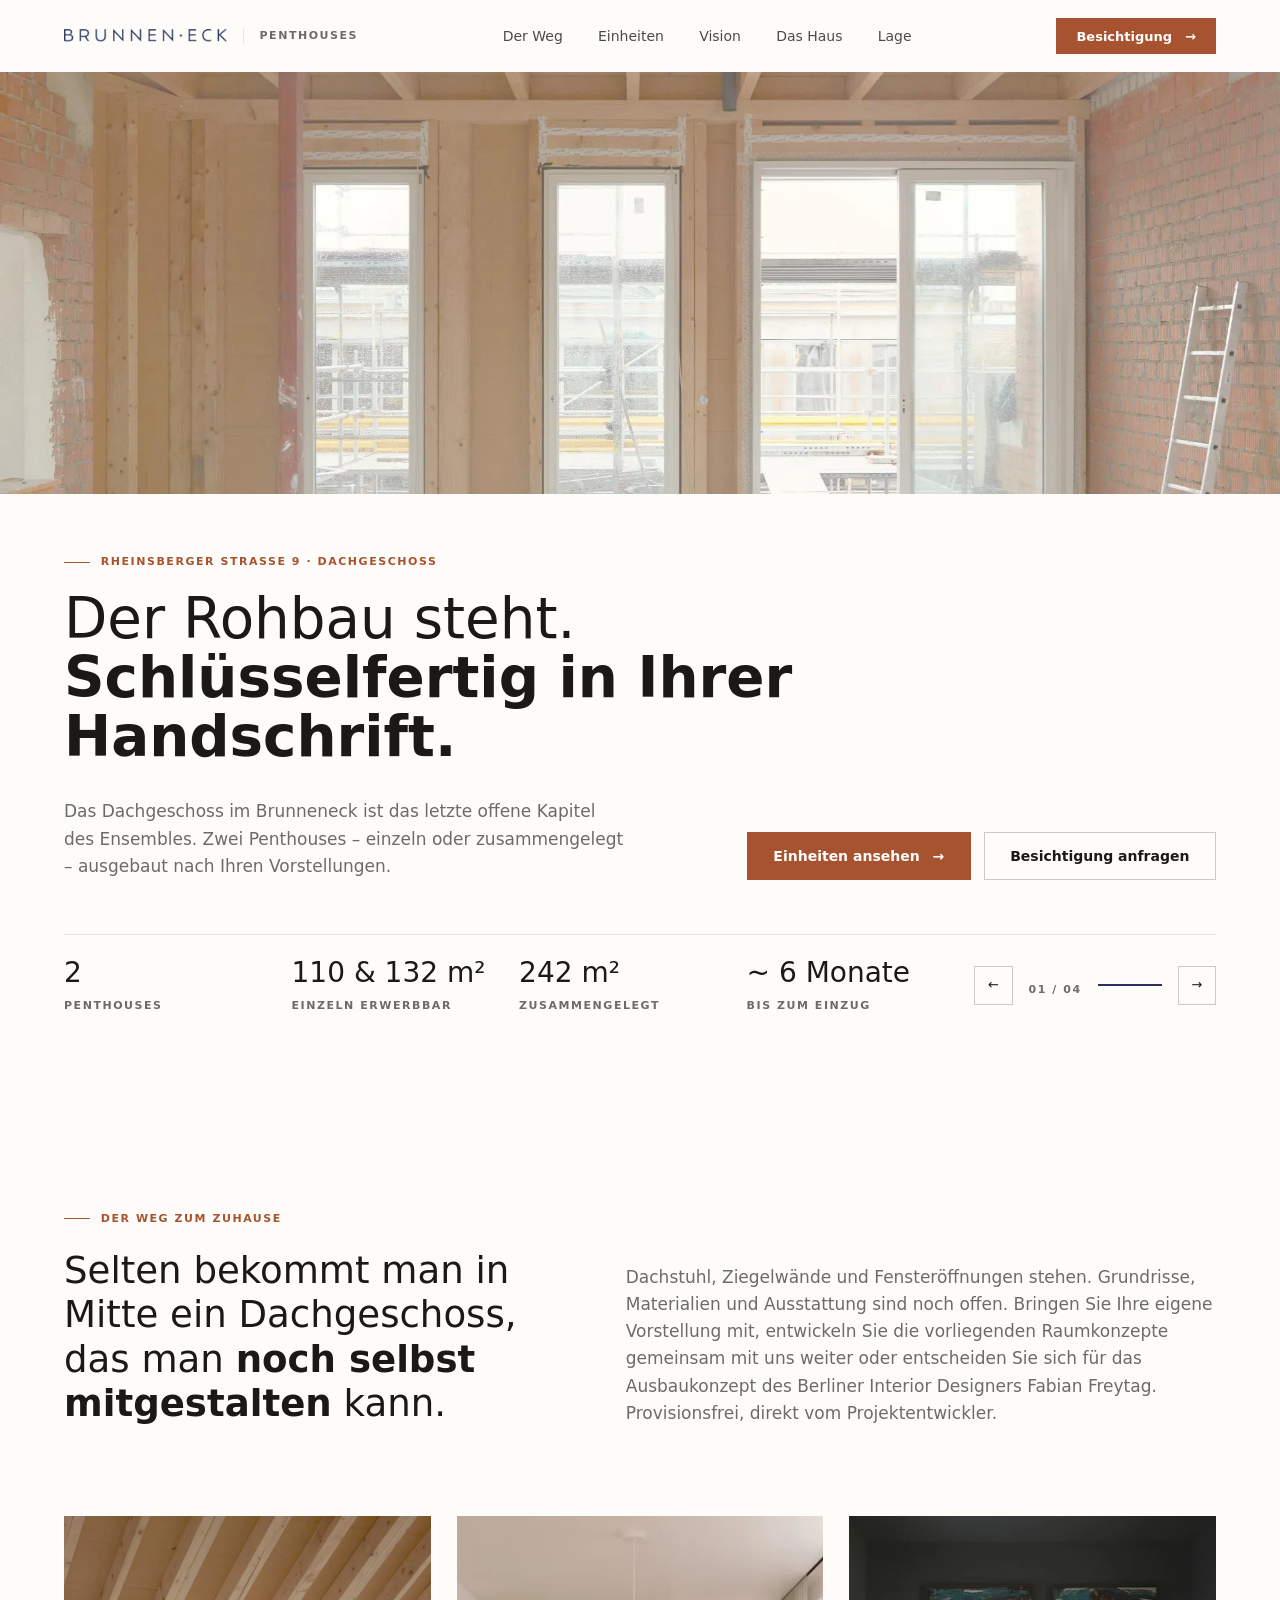
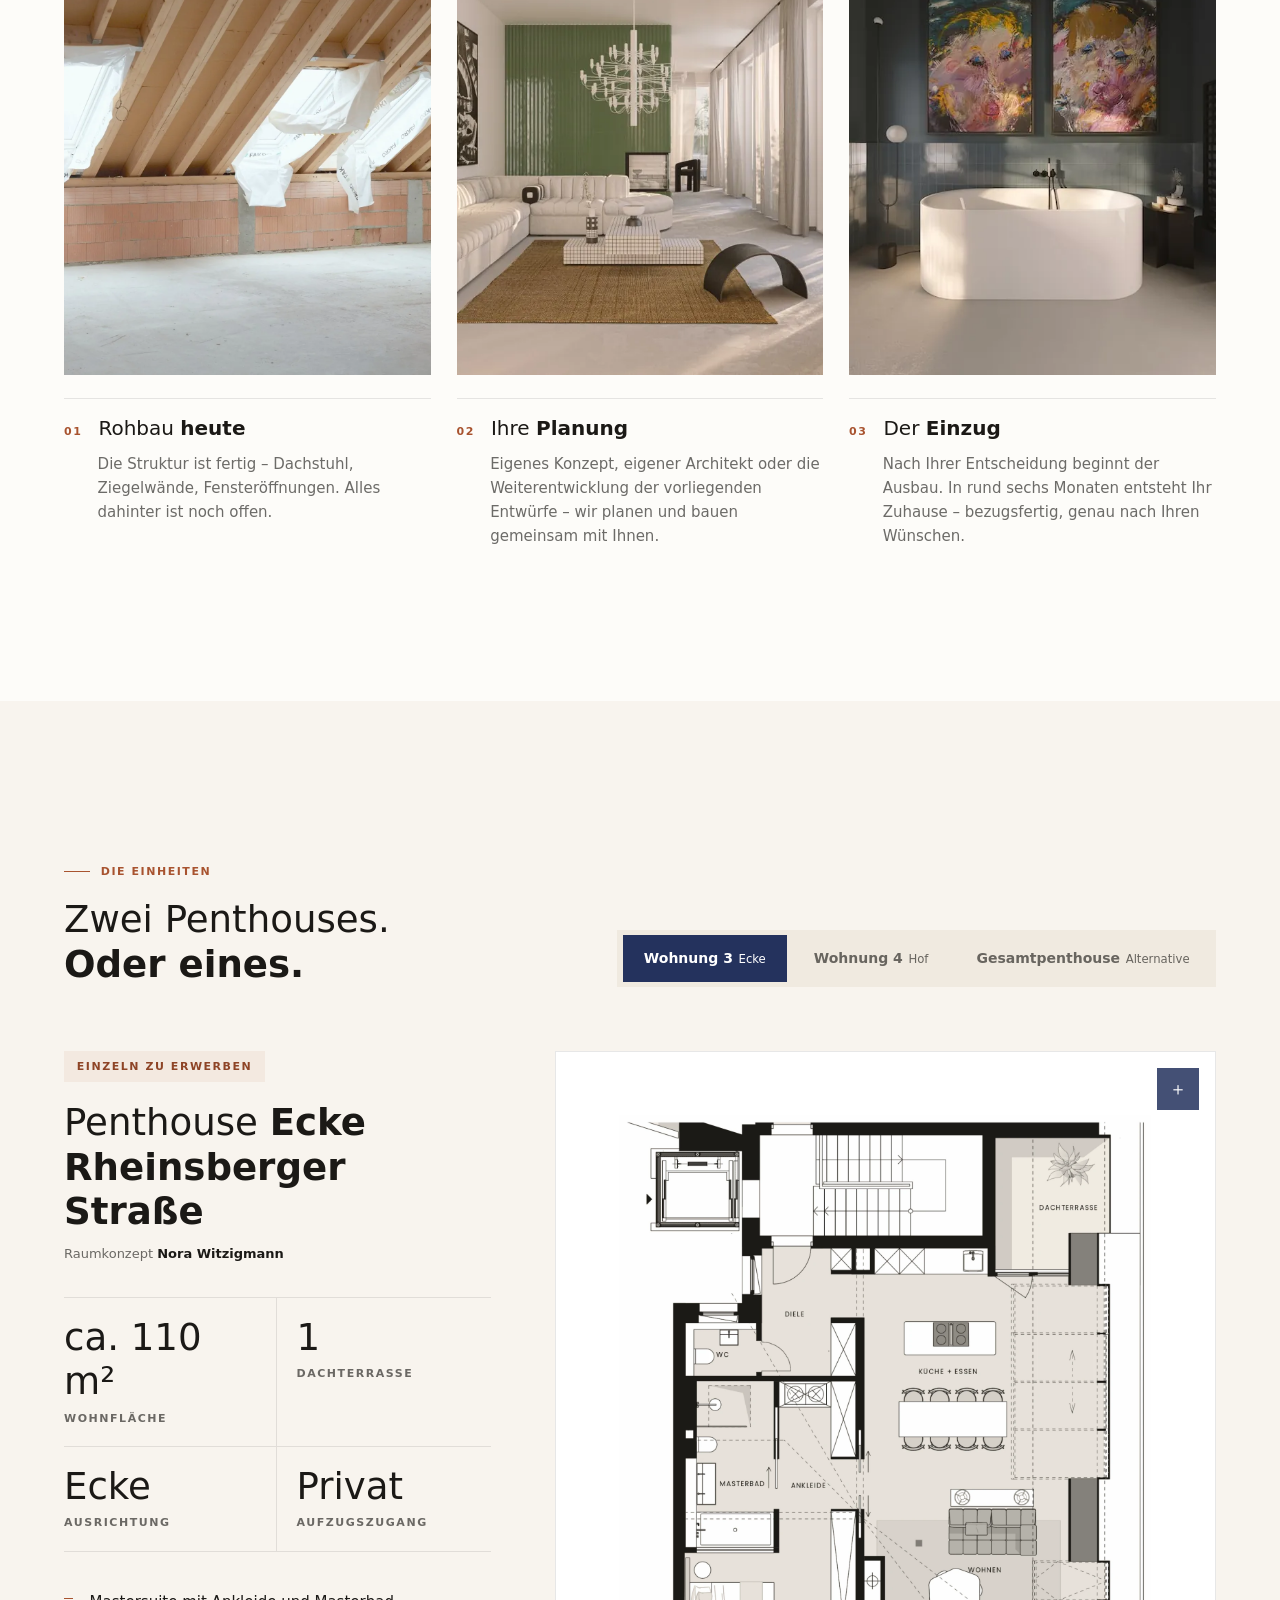
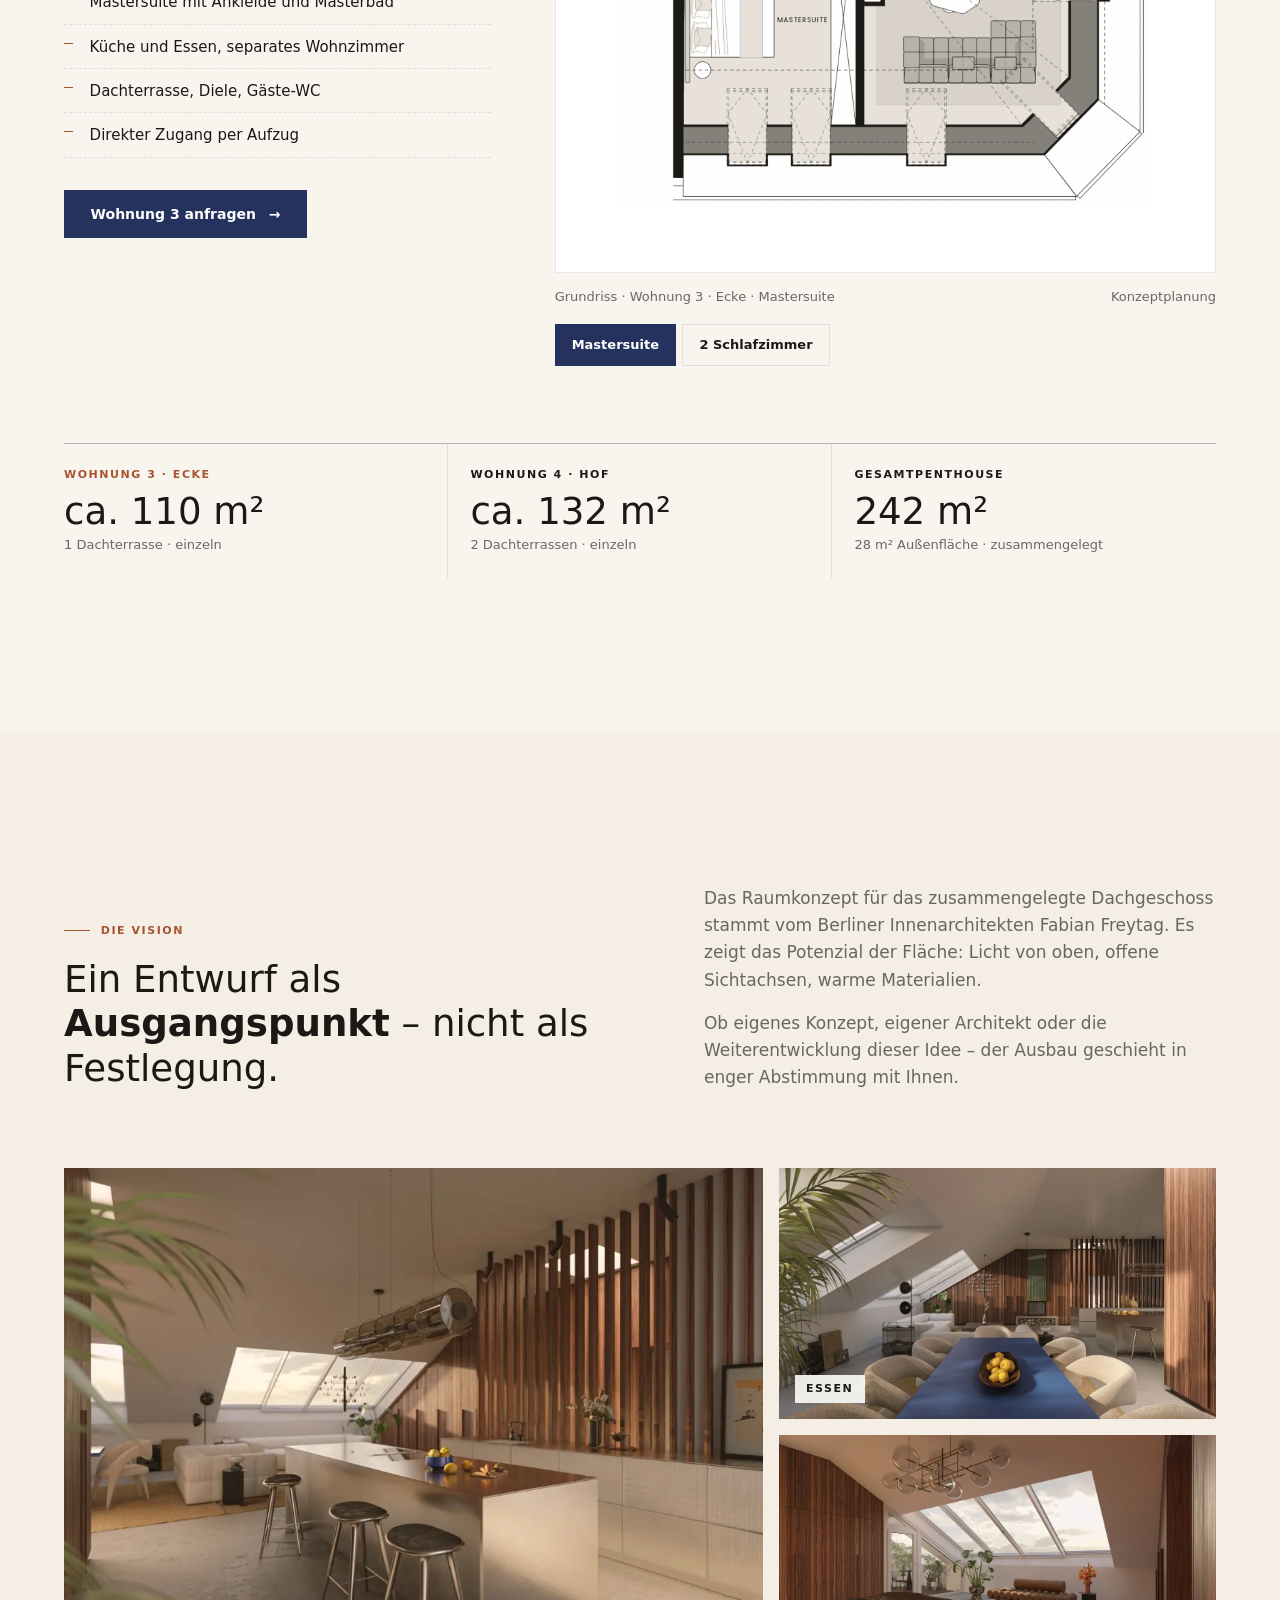
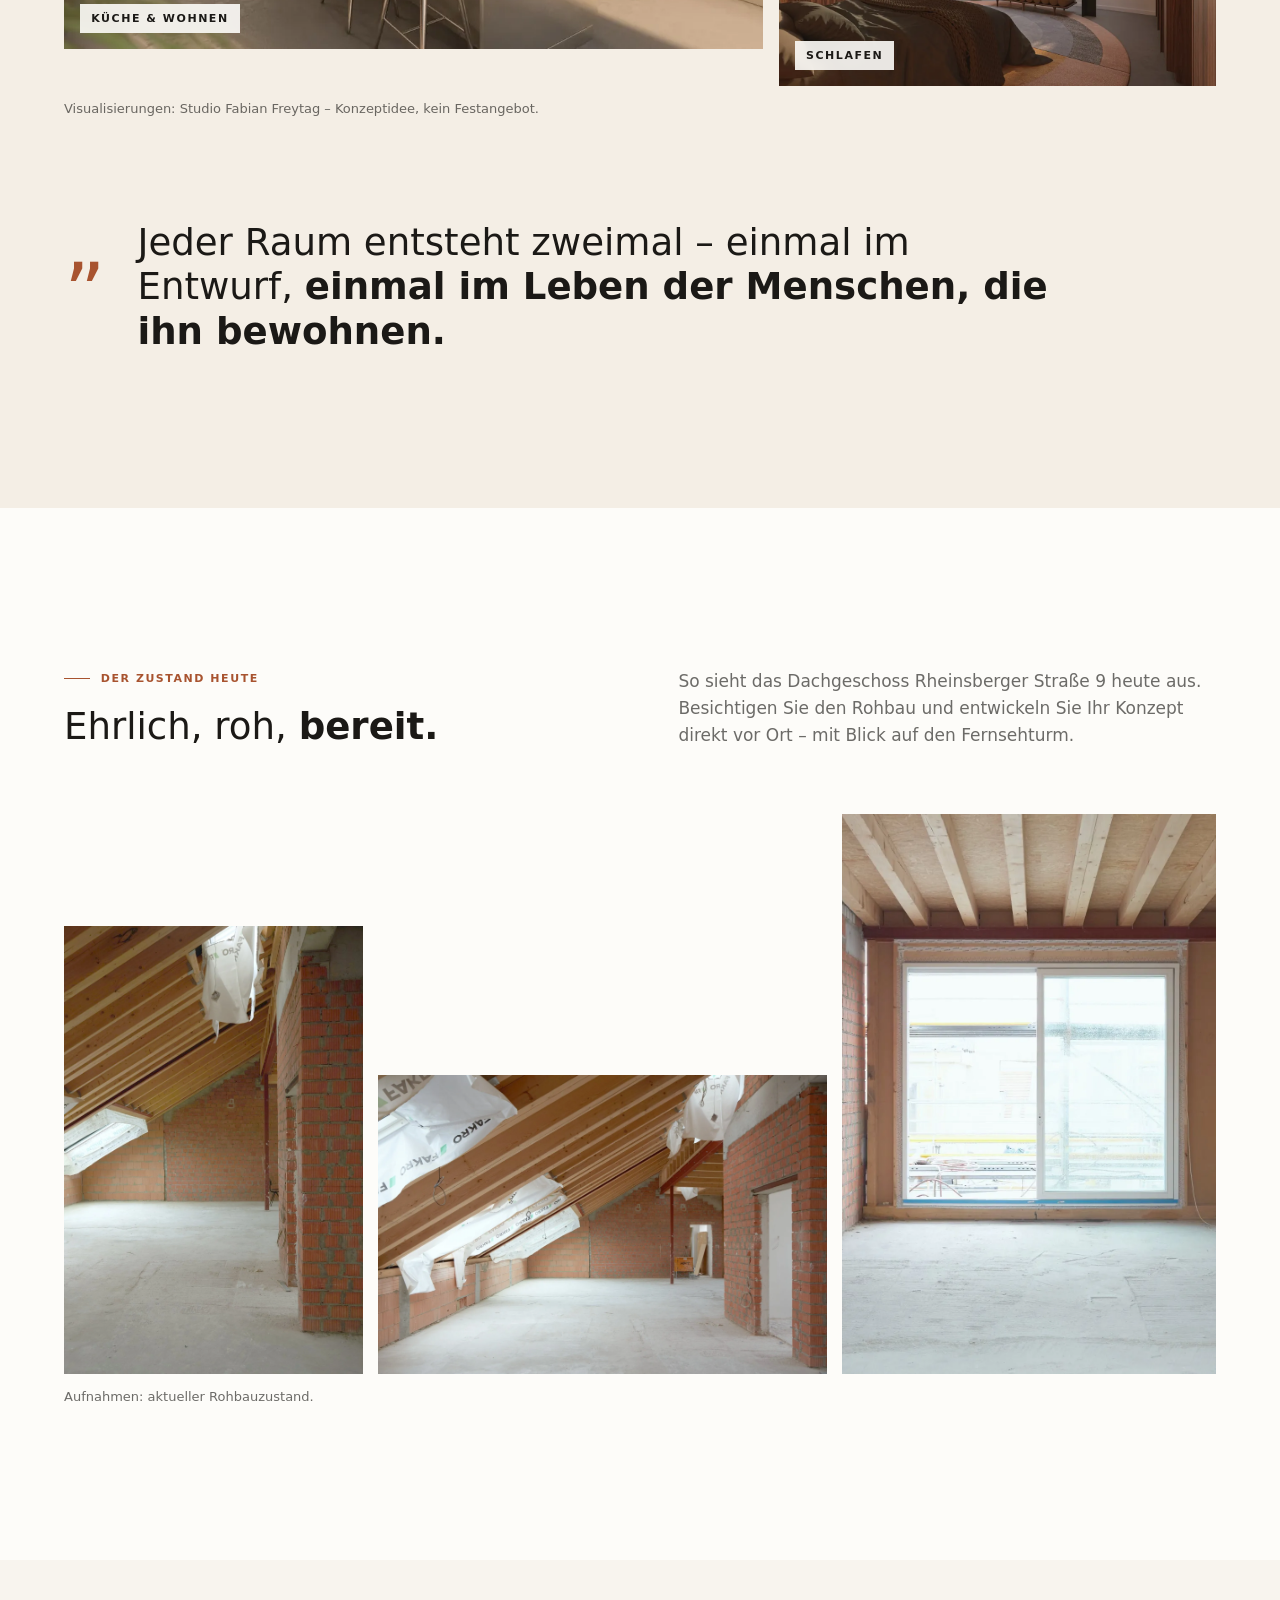
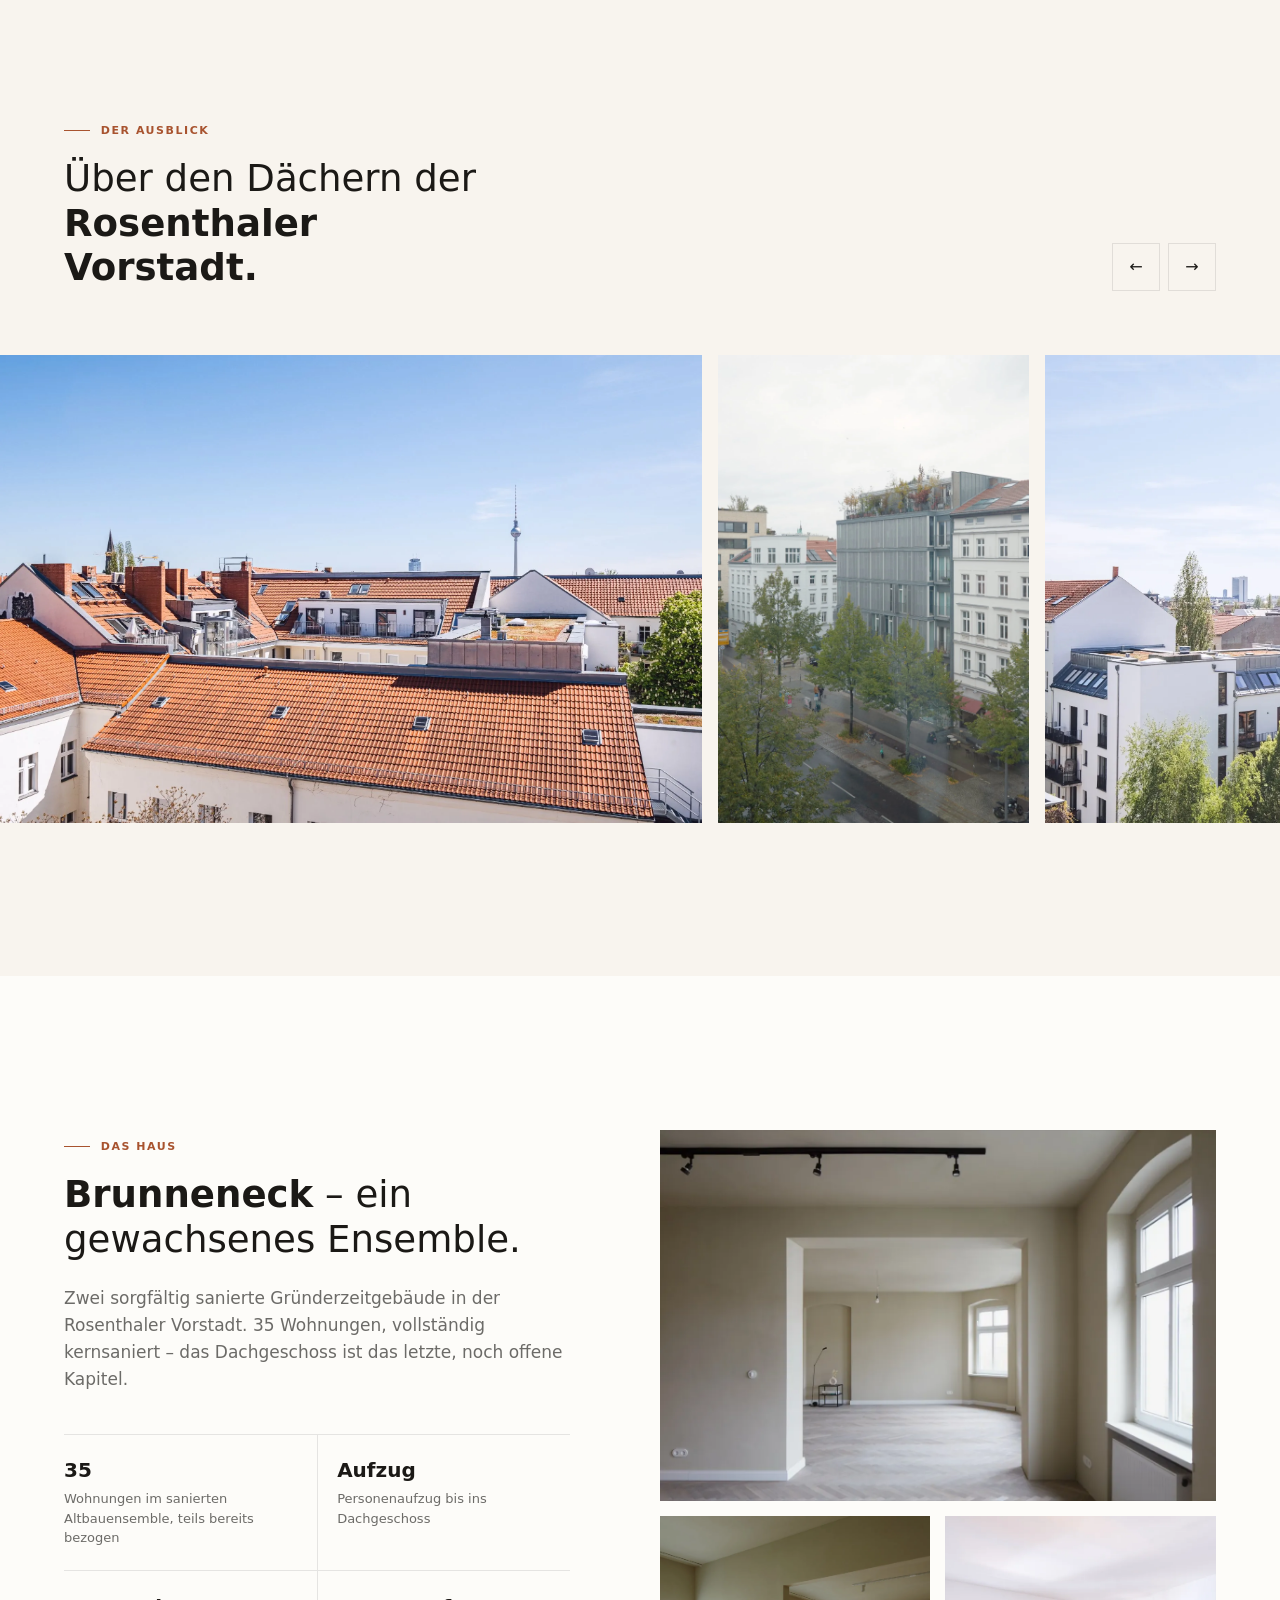
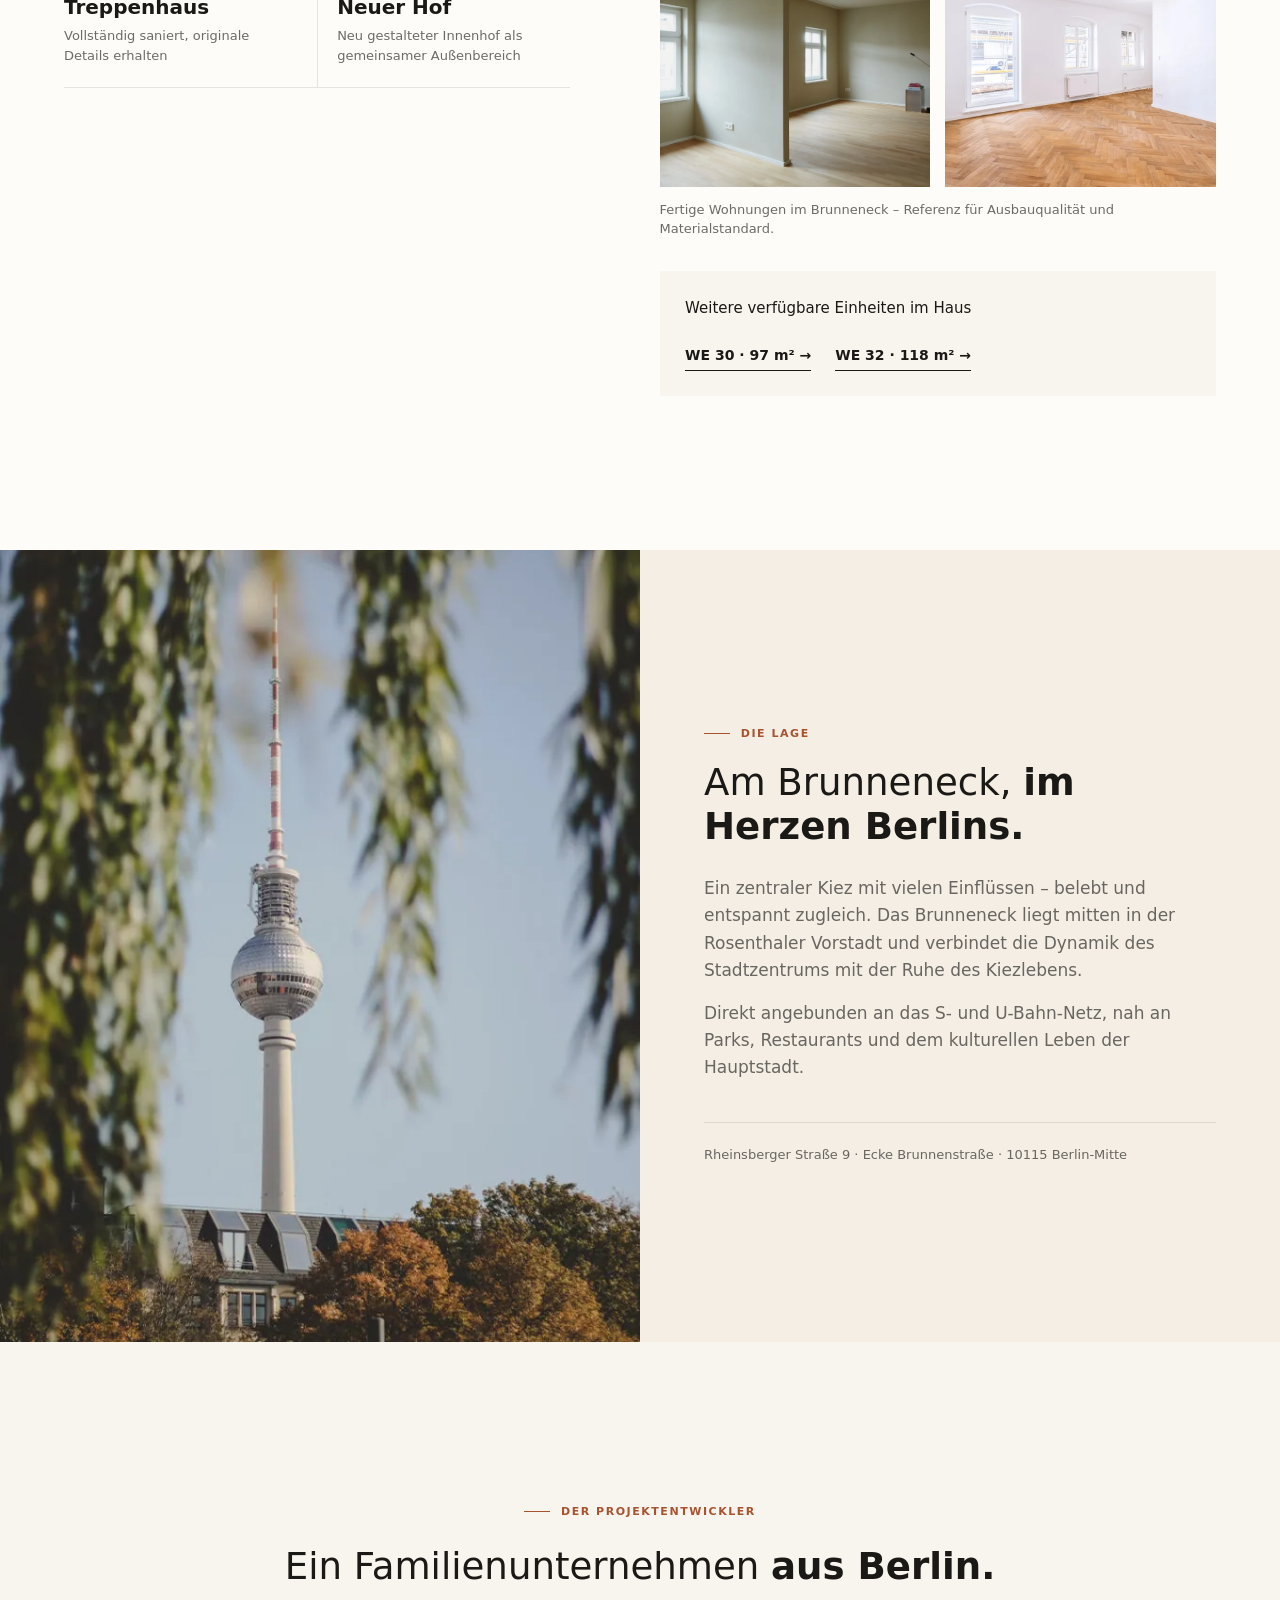
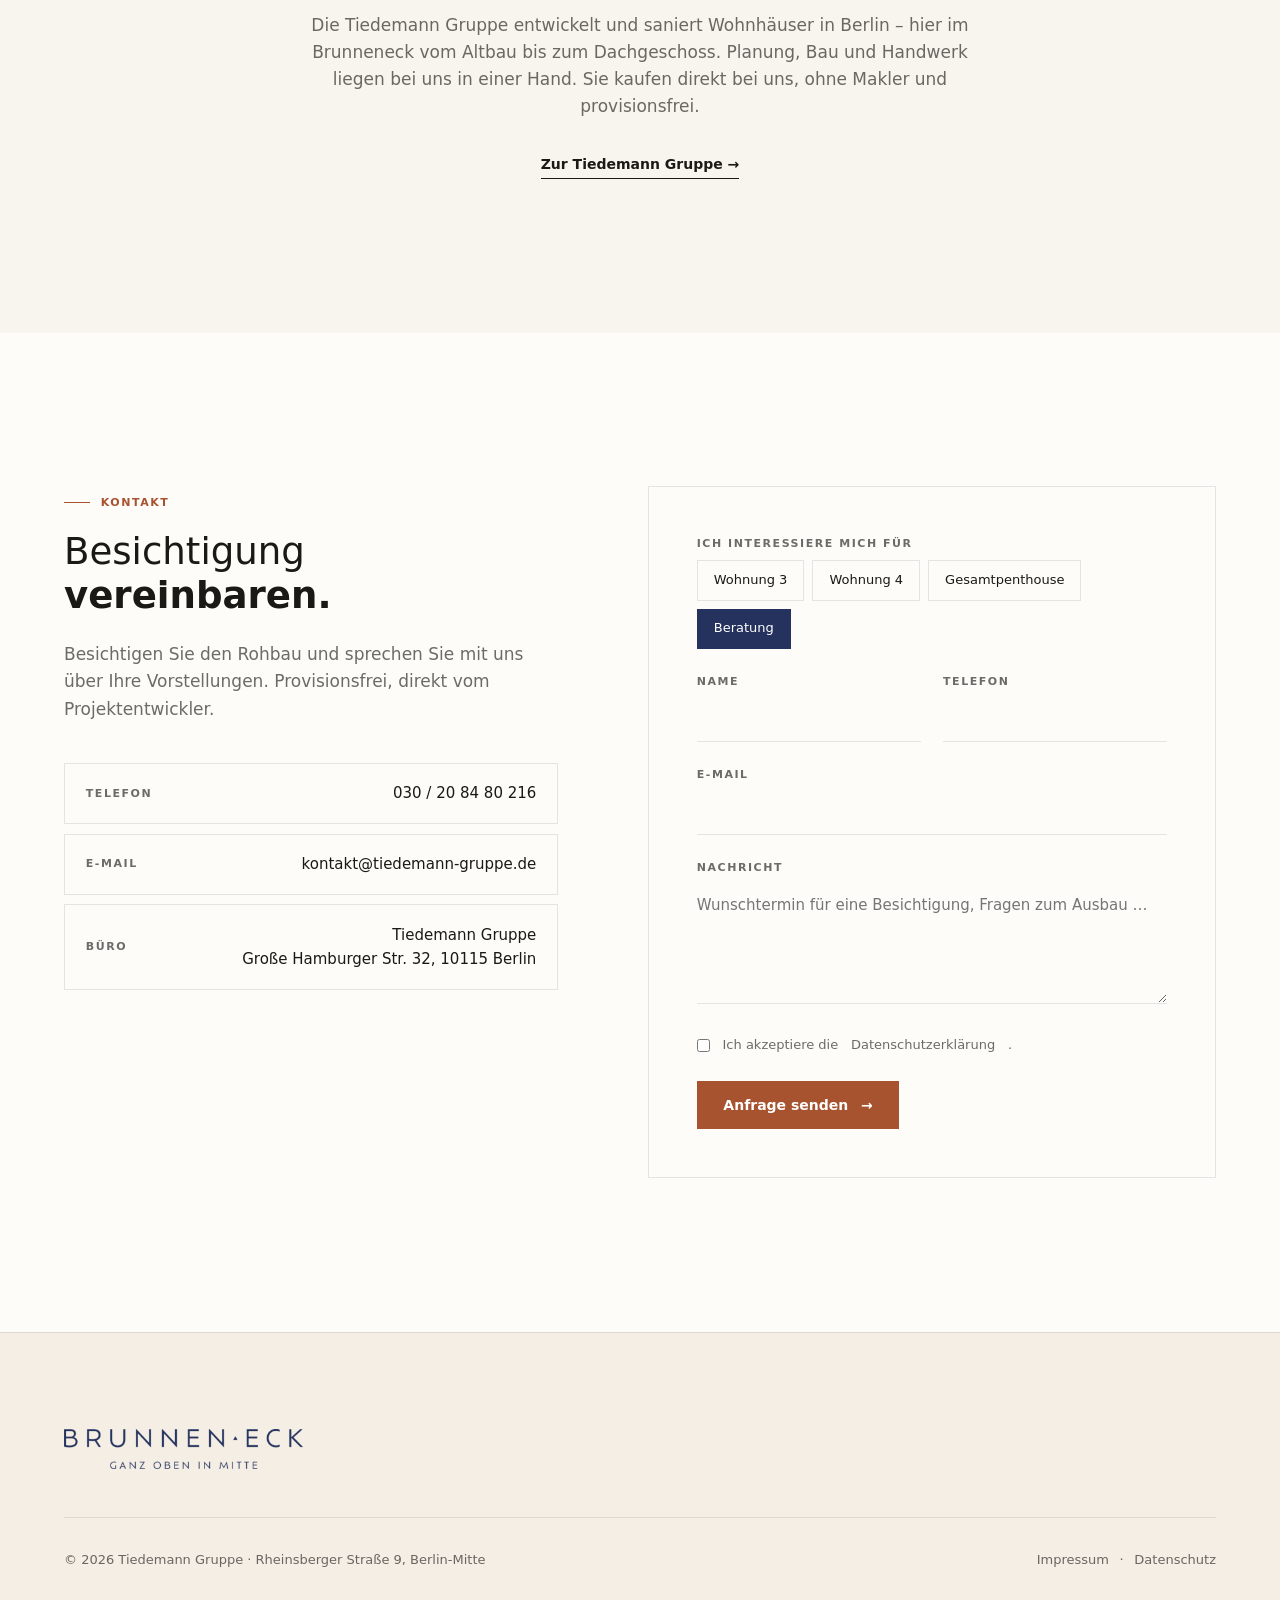
==== commit 97ded462: "Matomo: cookieloses Tracking mit Kontakt-Events, Datenschutz aktualisiert - Tracking-Code auf Starts" ====
--- a/index.html
+++ b/index.html
@@ -907,5 +907,30 @@
   }));
 });
 </script>
+<!-- Matomo (cookielos, eigener Server) -->
+<script>
+var _paq = window._paq = window._paq || [];
+_paq.push(['disableCookies']);
+_paq.push(['setDoNotTrack', true]);
+_paq.push(['trackPageView']);
+_paq.push(['enableLinkTracking']);
+(function() {
+  var u = '/stats/';
+  _paq.push(['setTrackerUrl', u + 'matomo.php']);
+  _paq.push(['setSiteId', '1']);
+  var d = document, g = d.createElement('script'), s = d.getElementsByTagName('script')[0];
+  g.async = true; g.src = u + 'matomo.js'; s.parentNode.insertBefore(g, s);
+})();
+document.addEventListener('click', function (e) {
+  var a = e.target.closest && e.target.closest('a[href^="tel:"], a[href^="mailto:"]');
+  if (!a) return;
+  var tel = a.getAttribute('href').indexOf('tel:') === 0;
+  _paq.push(['trackEvent', 'Kontakt', tel ? 'Telefon-Klick' : 'E-Mail-Klick', location.pathname]);
+});
+document.addEventListener('submit', function (e) {
+  if ((e.target.getAttribute('action') || '').indexOf('kontakt.php') > -1)
+    _paq.push(['trackEvent', 'Kontakt', 'Formular gesendet', location.pathname]);
+});
+</script>
 </body>
 </html>
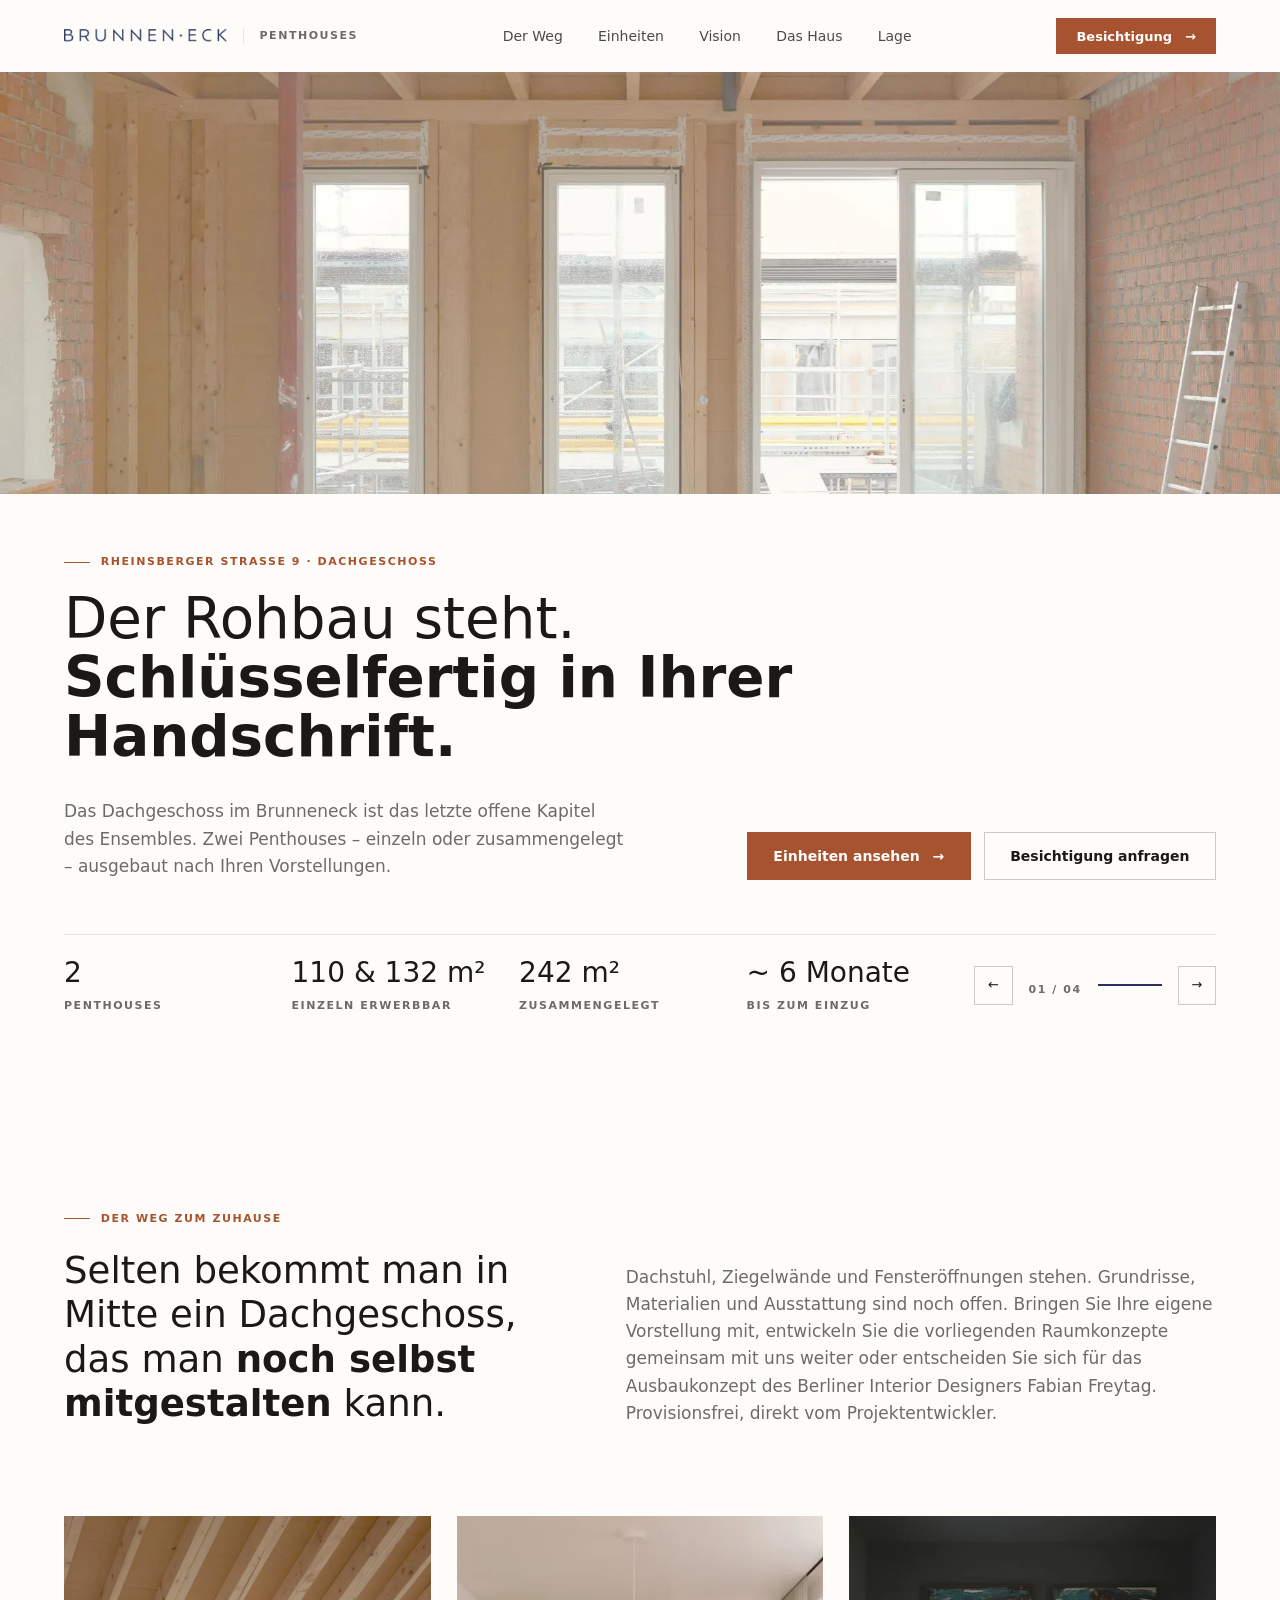
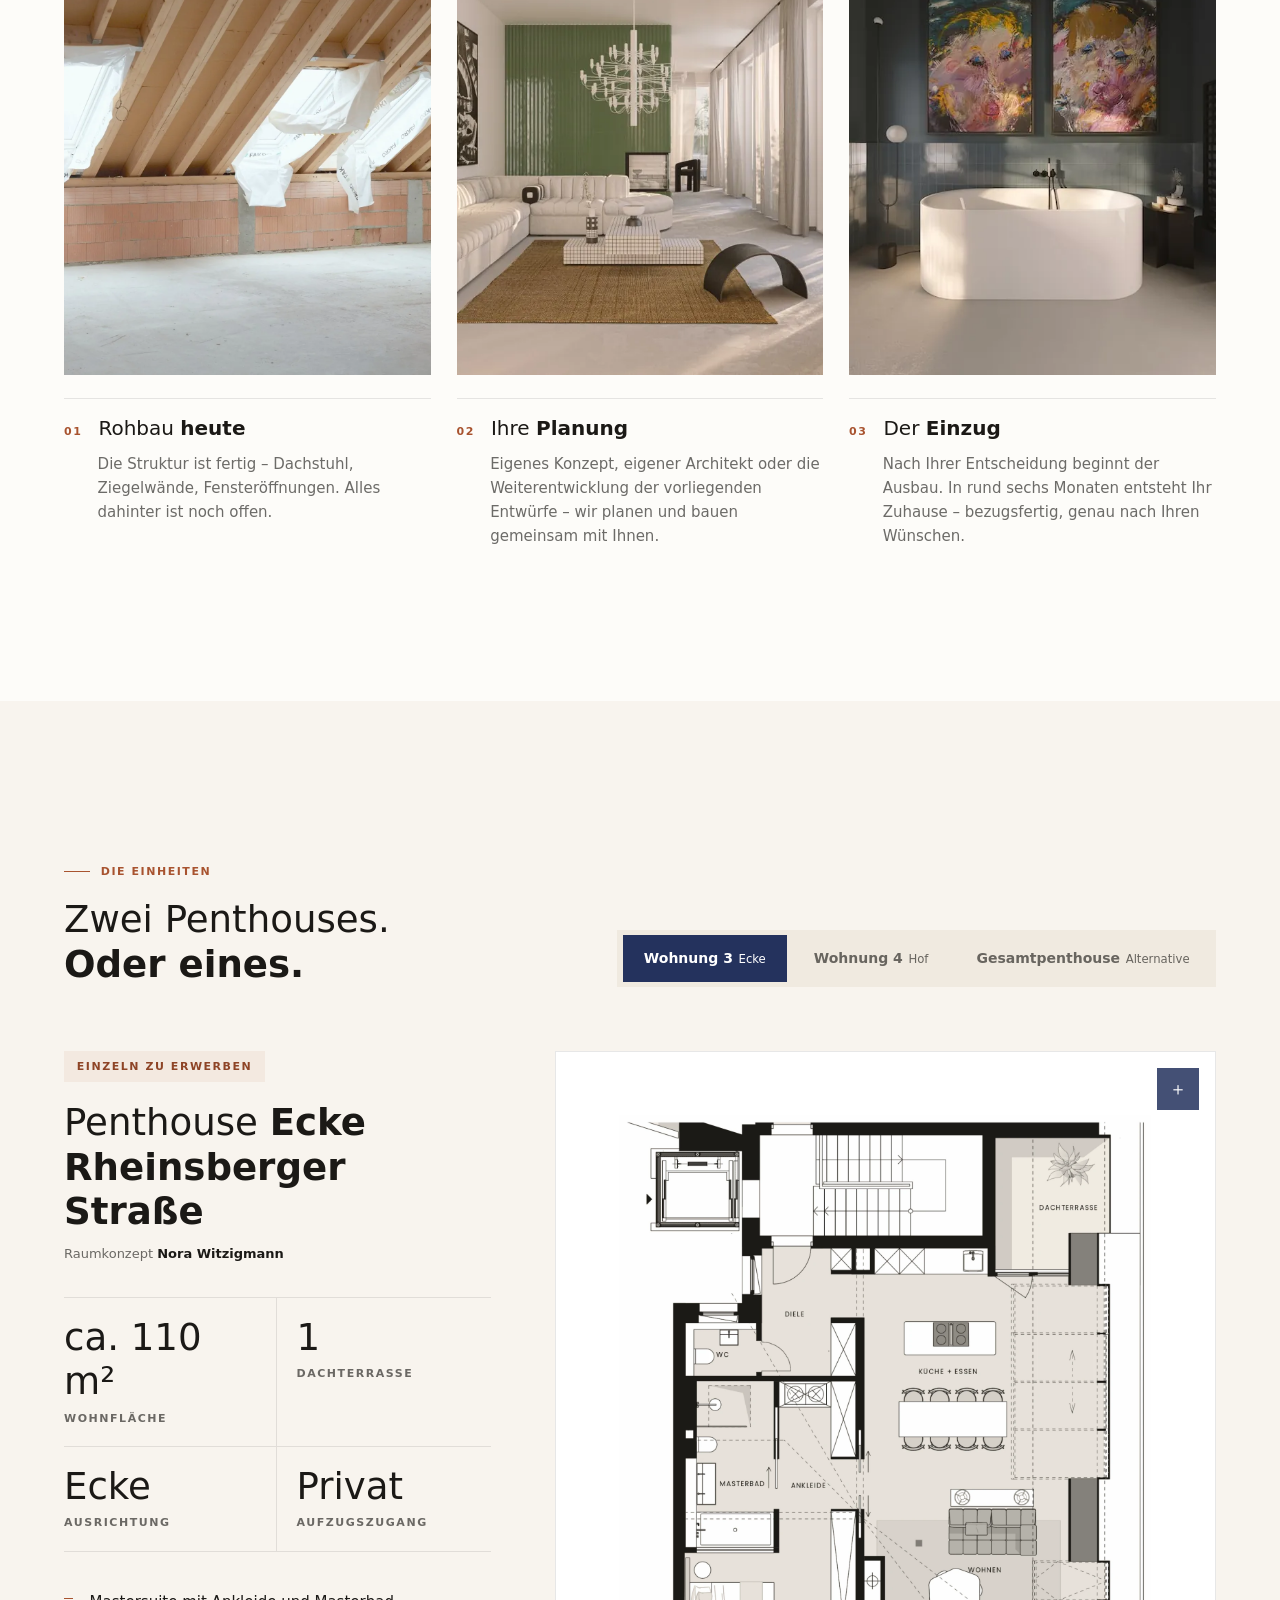
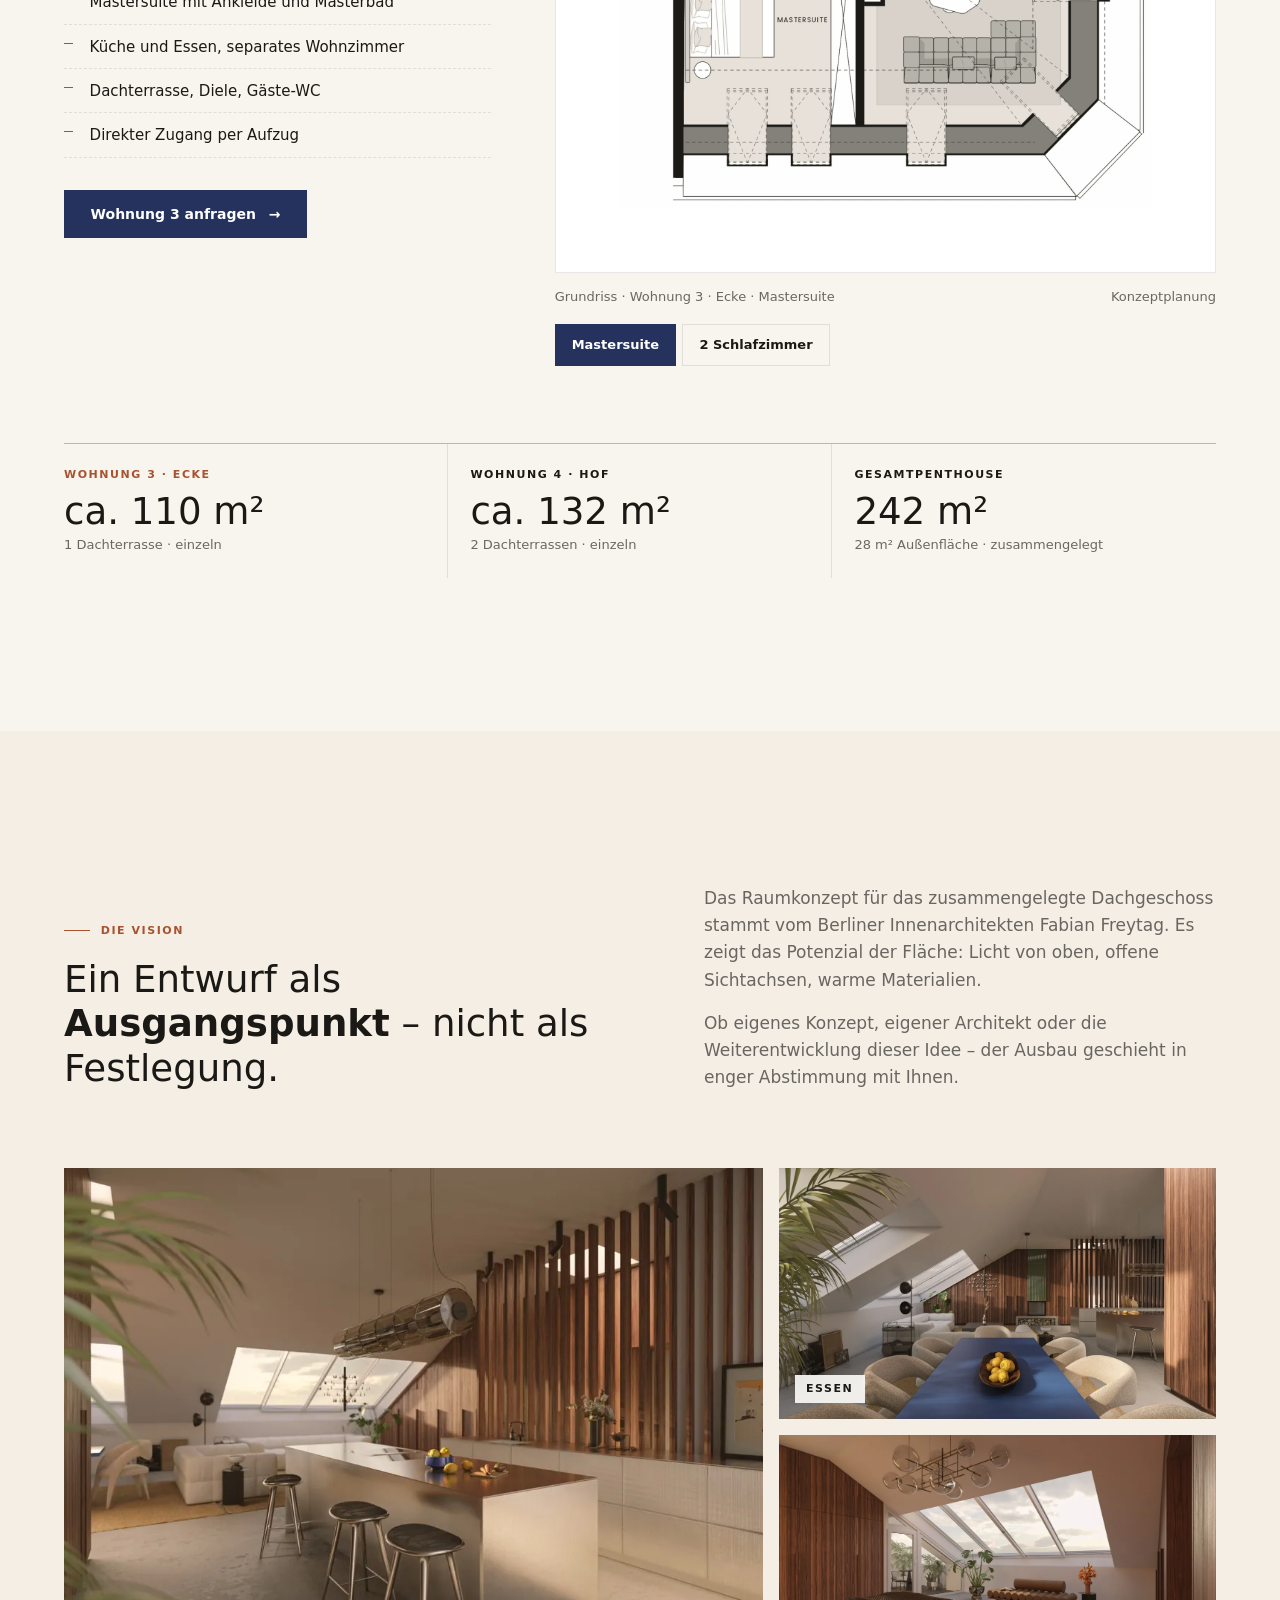
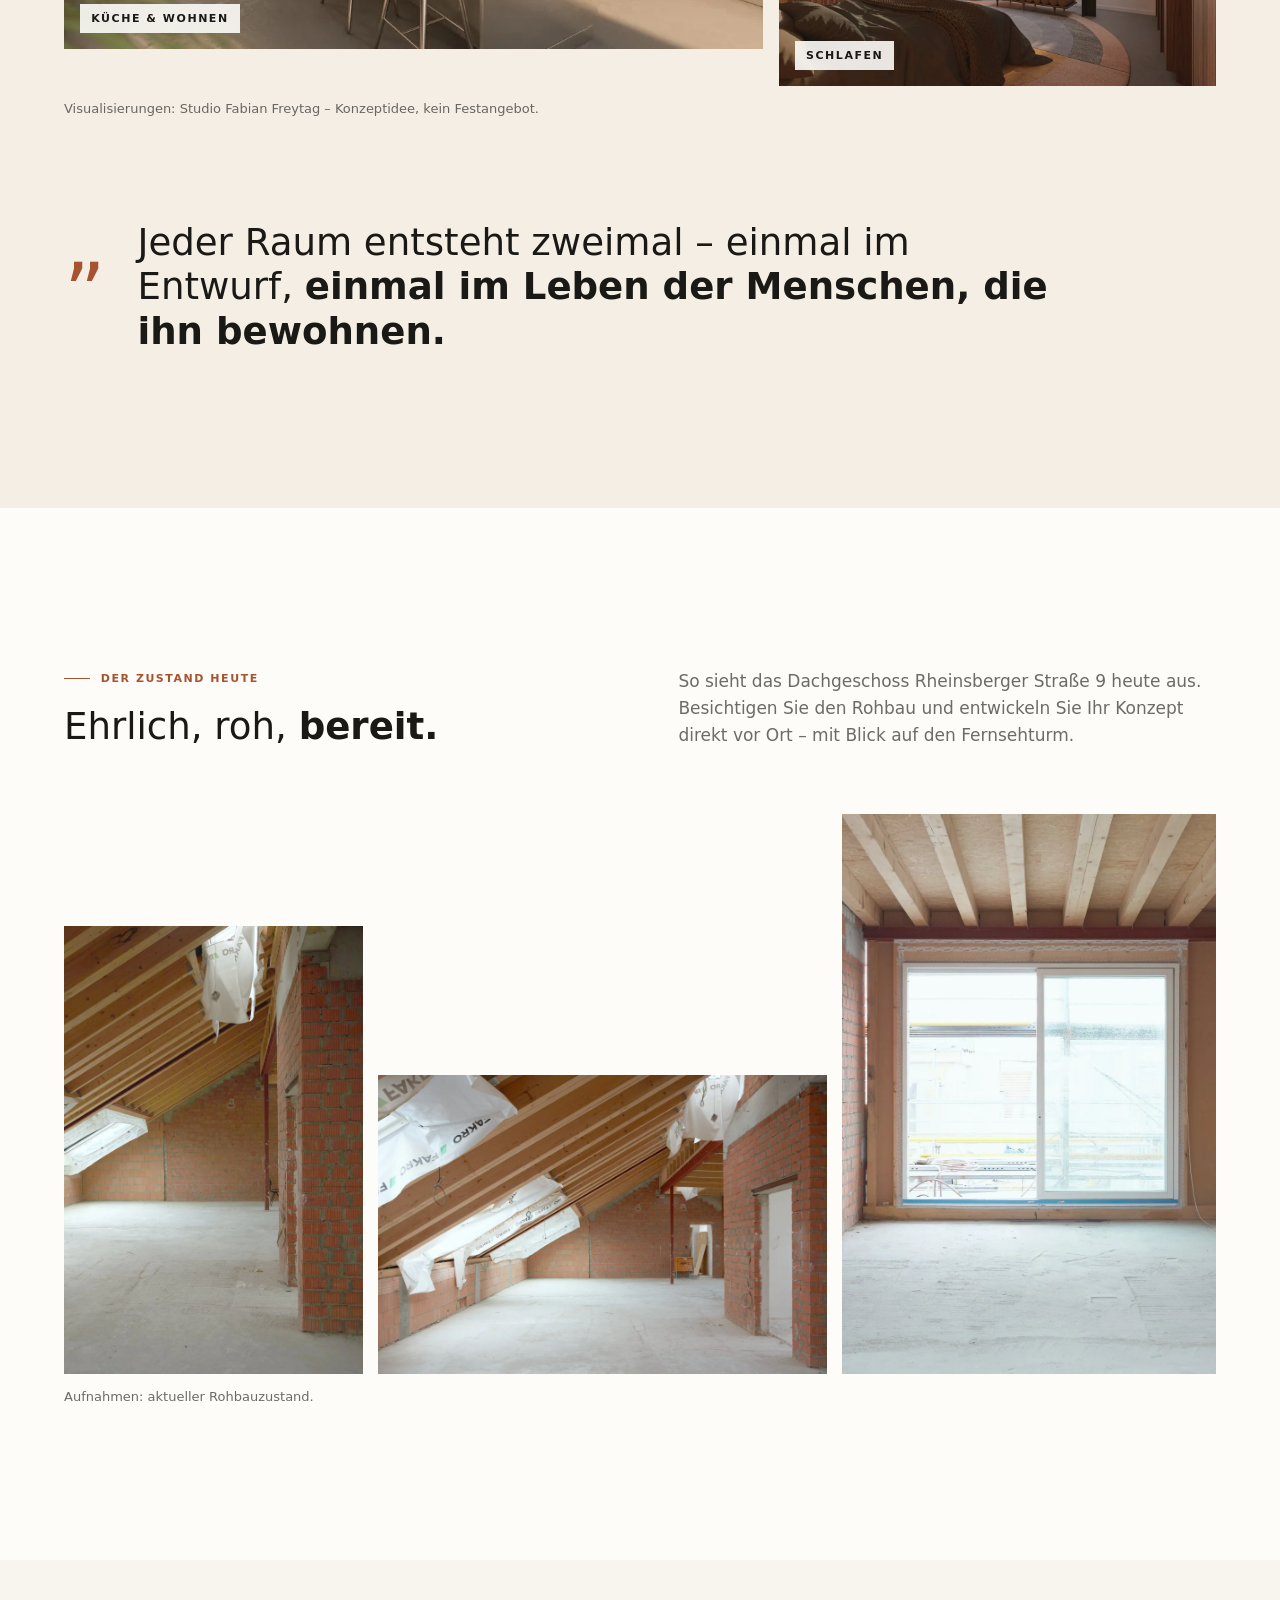
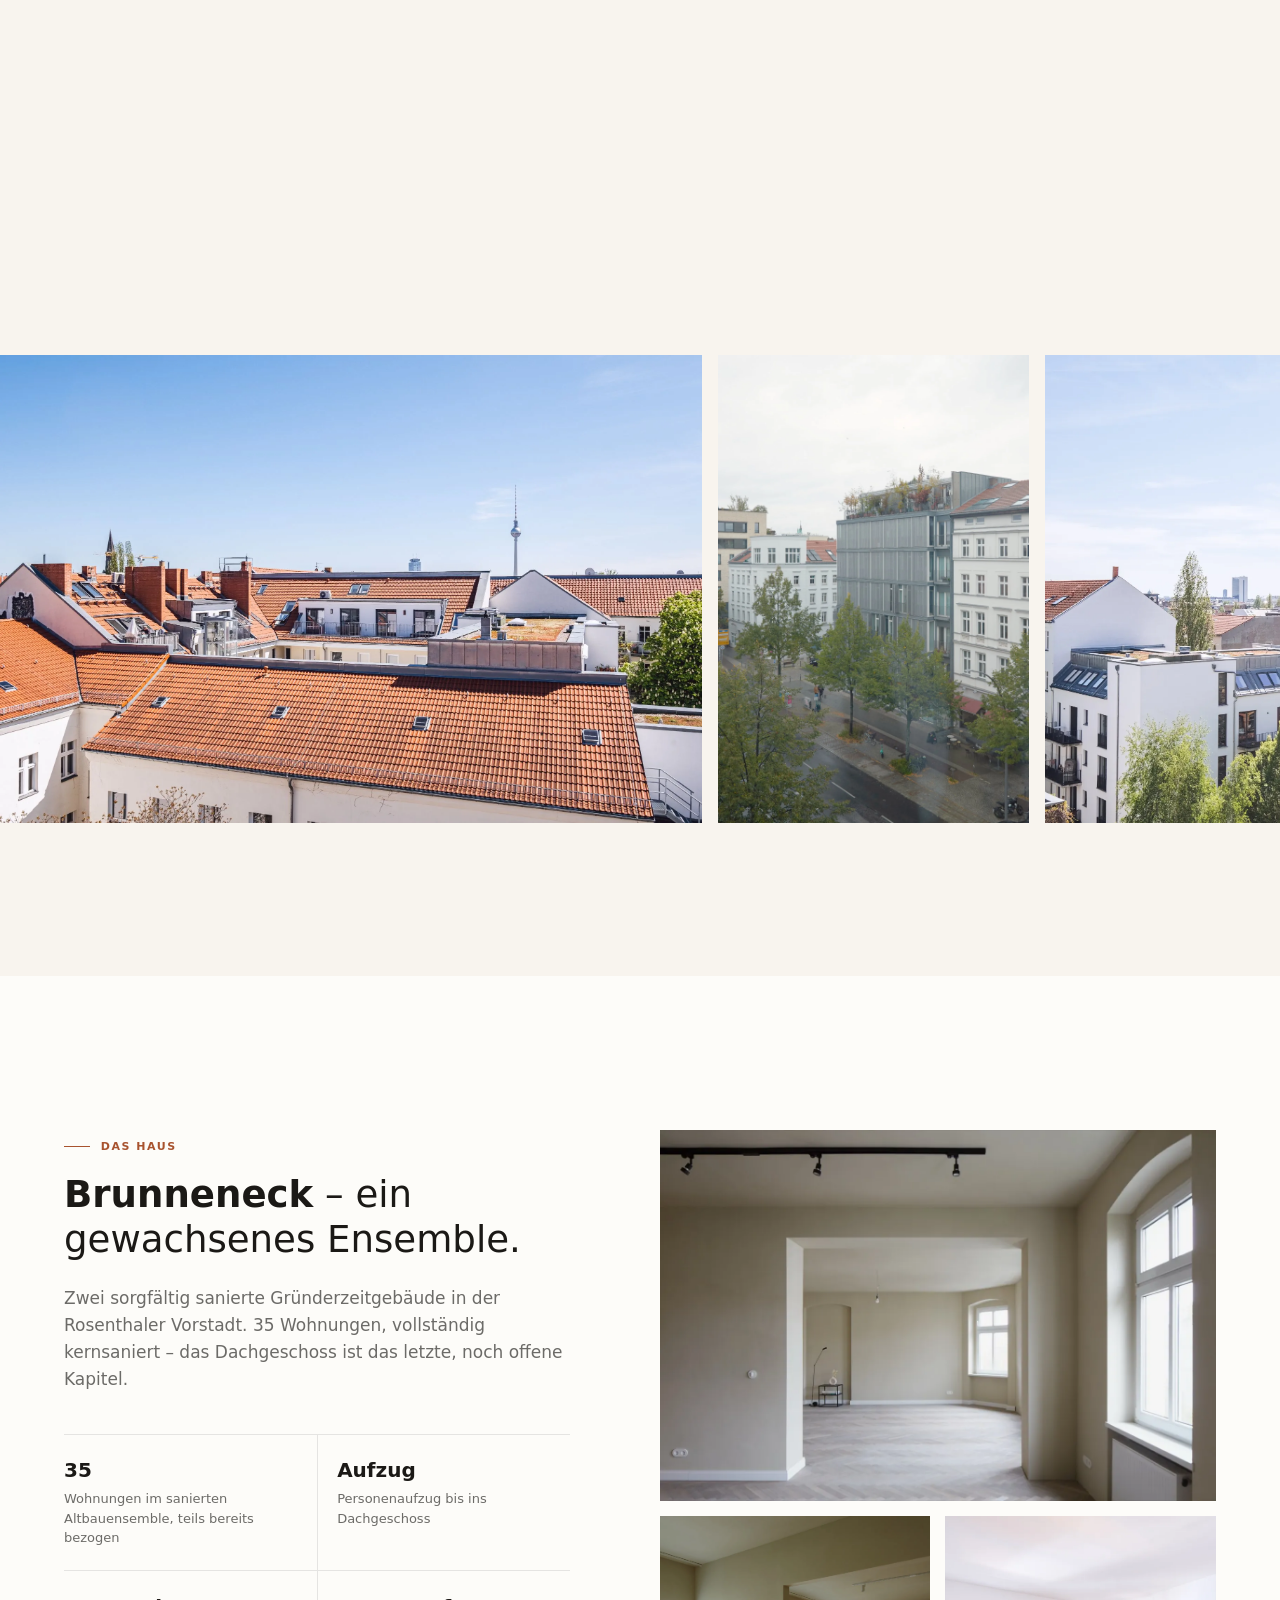
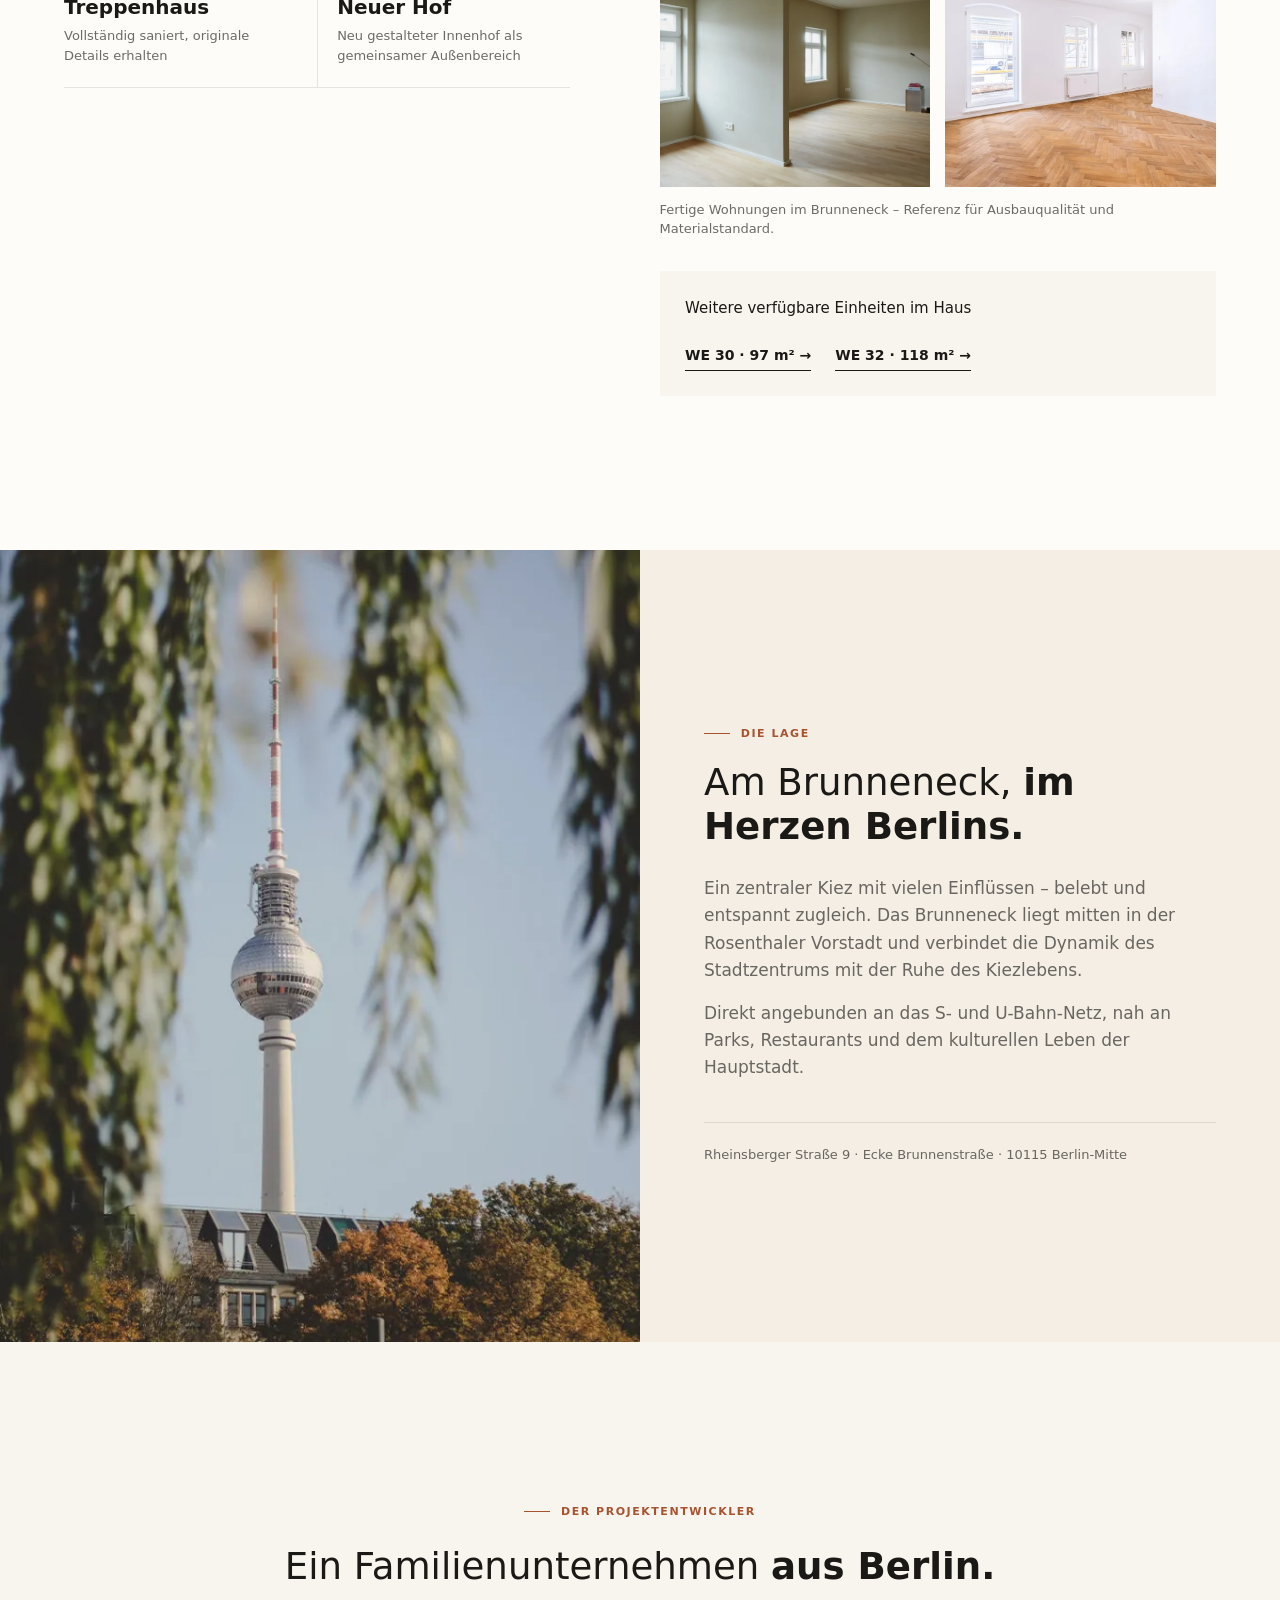
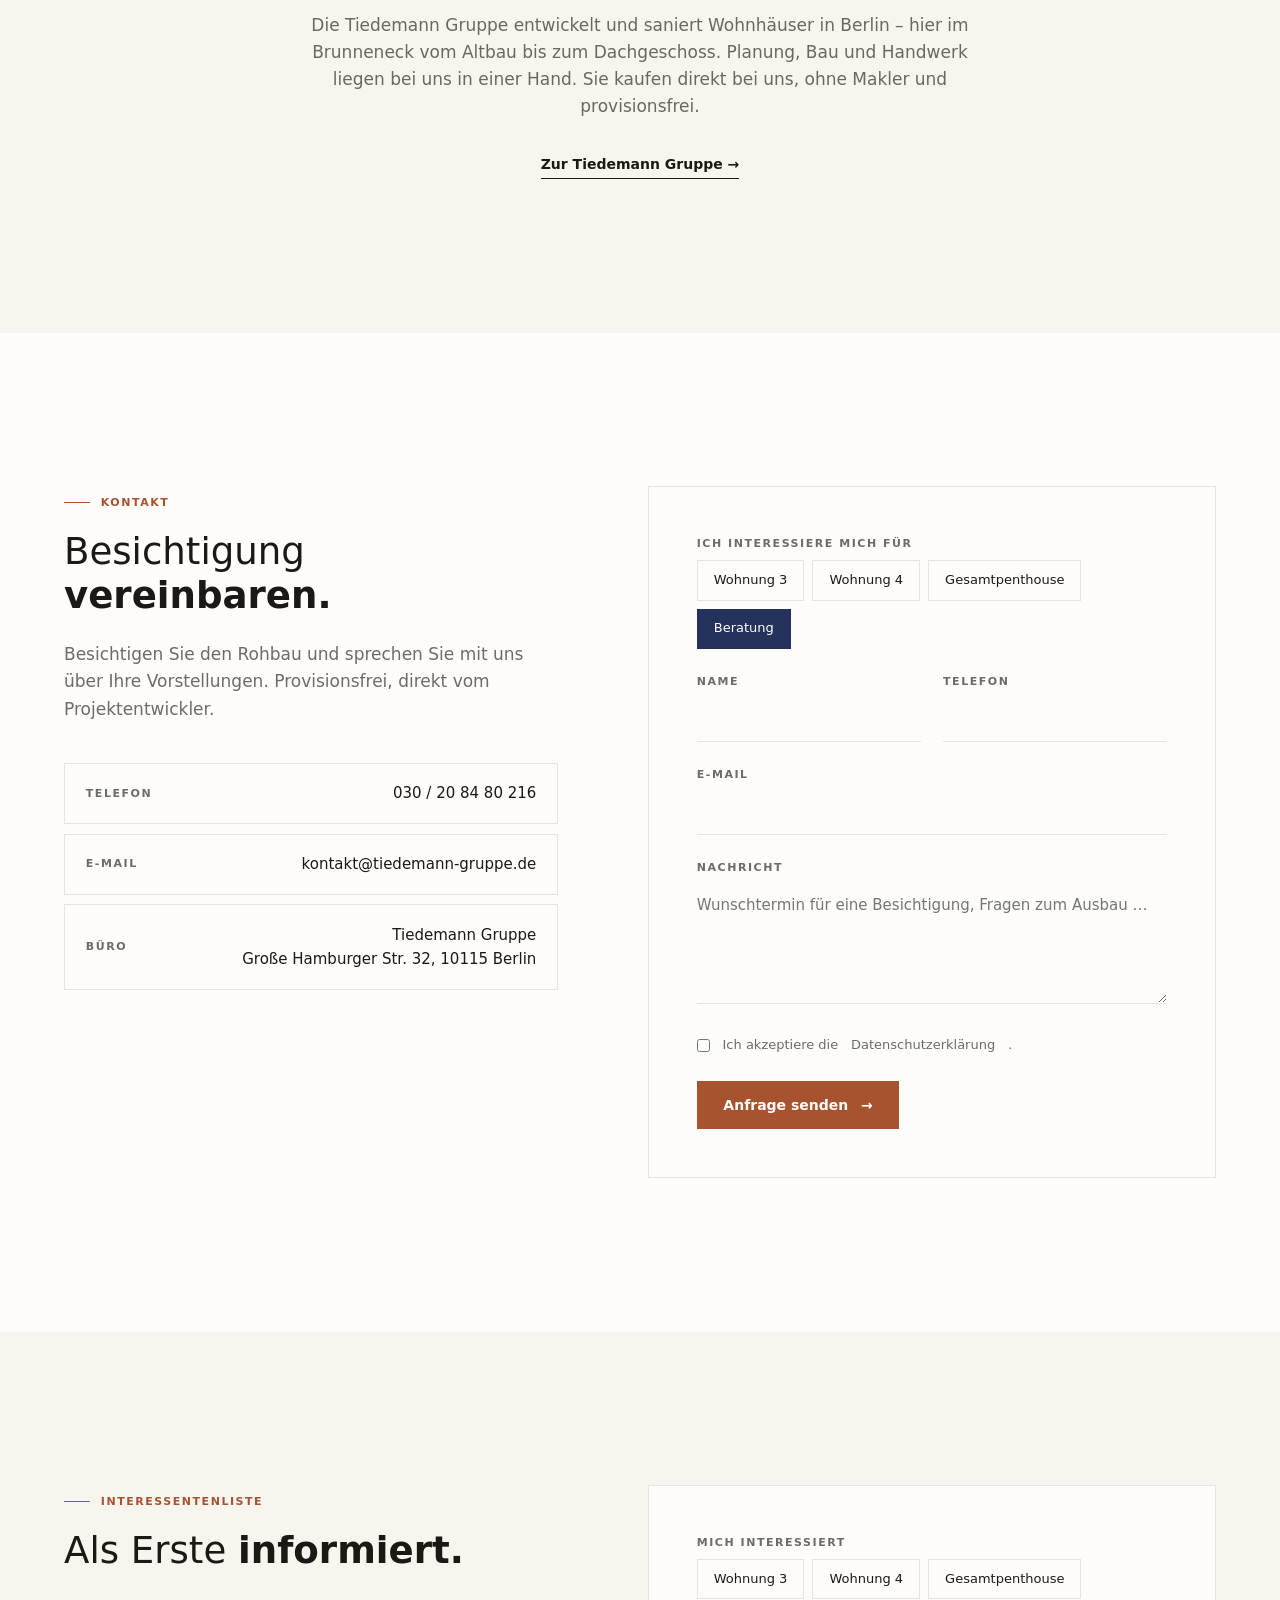
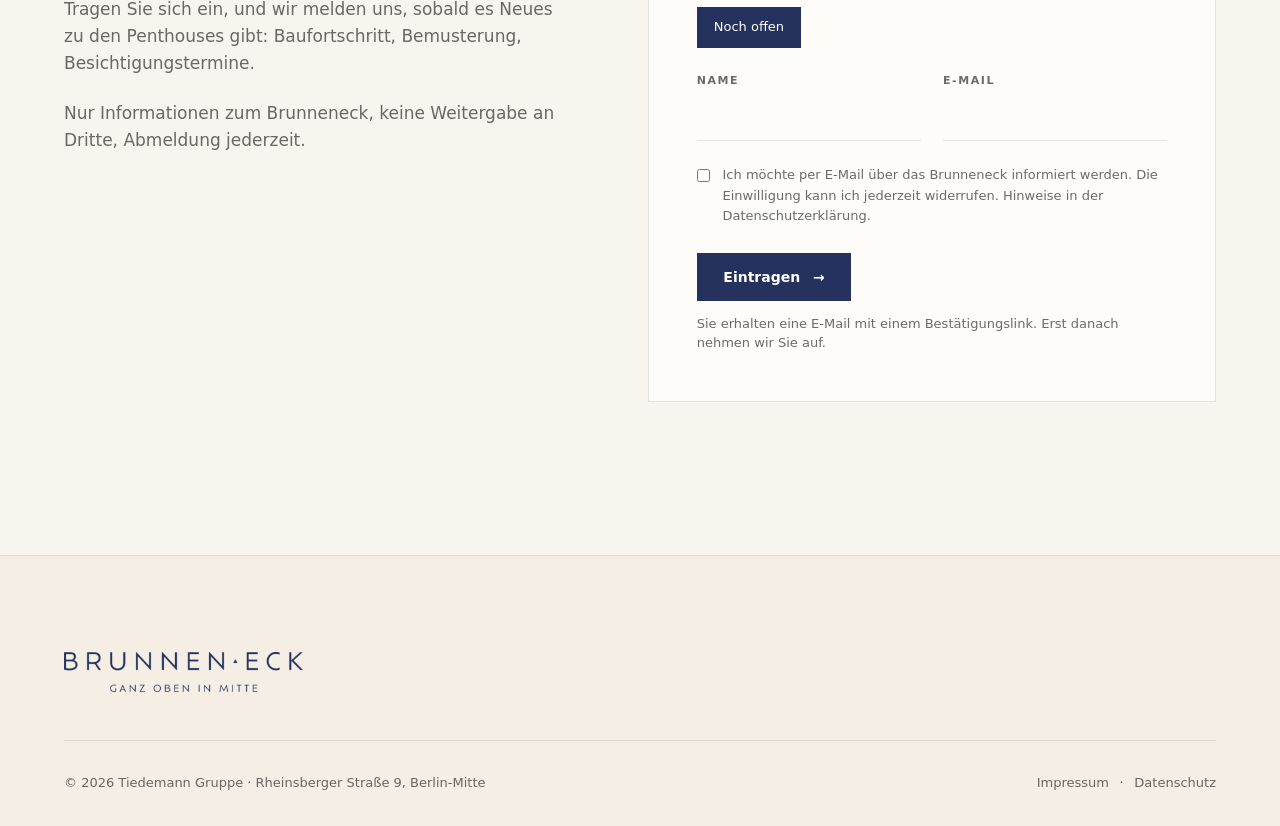
==== commit 20c099fc: "Block 3: Handy-Kontaktleiste mit WhatsApp, Interessentenliste mit Double-Opt-in - Feste Leiste auf d" ====
--- a/index.html
+++ b/index.html
@@ -367,6 +367,17 @@
 @media (max-width: 860px) { .contact { grid-template-columns: 1fr; } }
 @media (max-width: 520px) { .f-row { grid-template-columns: 1fr; gap: 0; } }
 
+/* Handy-Schnellkontakt */
+.mbar { display: none; }
+@media (max-width: 760px) {
+  .mbar { position: fixed; left: 0; right: 0; bottom: 0; z-index: 90; display: grid; grid-template-columns: 1fr 1fr 1.25fr; background: var(--white); border-top: 1px solid var(--rule); box-shadow: 0 -8px 24px rgba(27,25,22,.06); padding-bottom: env(safe-area-inset-bottom); transition: transform .35s var(--ease); }
+  .mbar.weg { transform: translateY(110%); }
+  .mbar a { display: flex; align-items: center; justify-content: center; gap: .5rem; height: 56px; font-size: var(--fs-button); font-weight: 600; color: var(--ink); }
+  .mbar a + a { border-left: 1px solid var(--rule); }
+  .mbar .mbar-cta { background: var(--brick); color: #fff; border-left: 0; }
+  body { padding-bottom: calc(56px + env(safe-area-inset-bottom)); }
+}
+
 /* FOOTER */
 footer { background: var(--sand); color: var(--muted); font-size: var(--fs-small); border-top: 1px solid var(--rule); }
 .foot { display: flex; justify-content: space-between; gap: 1.5rem; flex-wrap: wrap; padding-block: 2rem; border-top: 1px solid var(--rule); }
@@ -780,6 +791,35 @@
 
 </main>
 
+<section class="paper" id="liste">
+  <div class="wrap contact">
+    <div class="r">
+      <span class="label">Interessentenliste</span>
+      <h2>Als Erste <em>informiert.</em></h2>
+      <p class="lead">Tragen Sie sich ein, und wir melden uns, sobald es Neues zu den Penthouses gibt: Baufortschritt, Bemusterung, Besichtigungstermine.</p>
+      <p class="lead">Nur Informationen zum Brunneneck, keine Weitergabe an Dritte, Abmeldung jederzeit.</p>
+    </div>
+    <form class="r" action="interessent.php" method="post">
+      <div style="position:absolute;left:-9999px" aria-hidden="true"><label>Website <input type="text" name="website" tabindex="-1" autocomplete="off"></label></div>
+      <div class="f">
+        <label>Mich interessiert</label>
+        <div class="chips">
+          <label><input type="radio" name="interesse" value="Wohnung 3 · Ecke"><span>Wohnung 3</span></label>
+          <label><input type="radio" name="interesse" value="Wohnung 4 · Hof"><span>Wohnung 4</span></label>
+          <label><input type="radio" name="interesse" value="Gesamtpenthouse"><span>Gesamtpenthouse</span></label>
+          <label><input type="radio" name="interesse" value="Noch offen" checked><span>Noch offen</span></label>
+        </div>
+      </div>
+      <div class="f-row">
+        <div class="f"><label for="l-name">Name</label><input type="text" id="l-name" name="name" autocomplete="name" required></div>
+        <div class="f"><label for="l-email">E-Mail</label><input type="email" id="l-email" name="email" autocomplete="email" required></div>
+      </div>
+      <label class="consent"><input type="checkbox" name="einwilligung" value="ja" required> <span>Ich möchte per E-Mail über das Brunneneck informiert werden. Die Einwilligung kann ich jederzeit widerrufen. Hinweise in der <a href="datenschutz.html" target="_blank" rel="noopener">Datenschutzerklärung</a>.</span></label>
+      <button class="btn btn-ink" type="submit">Eintragen <span class="arr">→</span></button>
+      <p class="caption">Sie erhalten eine E-Mail mit einem Bestätigungslink. Erst danach nehmen wir Sie auf.</p>
+    </form>
+  </div>
+</section>
 <footer>
   <div class="wrap">
     <div class="foot-big"><a href="#start"><img src="fotos/logo/brunnen-eck-logo.png" alt="Brunnen-Eck – Ganz oben in Mitte" loading="lazy" width="400" height="67"></a></div>
@@ -907,6 +947,18 @@
   }));
 });
 </script>
+<nav class="mbar" id="mbar" aria-label="Schnellkontakt">
+  <a href="tel:+4930208480216"><svg width="18" height="18" viewBox="0 0 24 24" fill="none" stroke="currentColor" stroke-width="1.6" aria-hidden="true"><path d="M5 4h4l2 5-2.5 1.5a11 11 0 0 0 5 5L15 13l5 2v4a2 2 0 0 1-2 2A16 16 0 0 1 3 6a2 2 0 0 1 2-2z"/></svg>Anrufen</a>
+  <a href="https://wa.me/491781192113?text=Hallo%2C%20ich%20interessiere%20mich%20f%C3%BCr%20die%20Penthouses%20im%20Brunneneck." target="_blank" rel="noopener"><svg width="18" height="18" viewBox="0 0 24 24" fill="currentColor" aria-hidden="true"><path d="M12 2a10 10 0 0 0-8.6 15.1L2 22l5-1.3A10 10 0 1 0 12 2zm0 18.2a8.2 8.2 0 0 1-4.2-1.2l-.3-.2-3 .8.8-2.9-.2-.3A8.2 8.2 0 1 1 12 20.2zm4.5-6.1c-.2-.1-1.5-.7-1.7-.8s-.4-.1-.6.1-.7.8-.8 1-.3.2-.5.1a6.7 6.7 0 0 1-3.3-2.9c-.3-.4.3-.4.7-1.3.1-.2 0-.3 0-.5l-.8-1.8c-.2-.5-.4-.4-.6-.4h-.5a1 1 0 0 0-.7.3 3 3 0 0 0-.9 2.2 5.2 5.2 0 0 0 1.1 2.7 11.8 11.8 0 0 0 4.5 4c1.7.7 2.3.8 3.2.6a2.7 2.7 0 0 0 1.8-1.3 2.2 2.2 0 0 0 .2-1.3c-.1-.1-.3-.2-.5-.3z"/></svg>WhatsApp</a>
+  <a class="mbar-cta" href="#kontakt">Besichtigung</a>
+</nav>
+<script>
+(function () {
+  var bar = document.getElementById('mbar'), ziel = document.getElementById('kontakt');
+  if (!bar || !ziel || !('IntersectionObserver' in window)) return;
+  new IntersectionObserver(function (e) { bar.classList.toggle('weg', e[0].isIntersecting); }, { threshold: .15 }).observe(ziel);
+})();
+</script>
 <!-- Matomo (cookielos, eigener Server) -->
 <script>
 var _paq = window._paq = window._paq || [];
@@ -922,14 +974,16 @@
   g.async = true; g.src = u + 'matomo.js'; s.parentNode.insertBefore(g, s);
 })();
 document.addEventListener('click', function (e) {
-  var a = e.target.closest && e.target.closest('a[href^="tel:"], a[href^="mailto:"]');
+  var a = e.target.closest && e.target.closest('a[href^="tel:"], a[href^="mailto:"], a[href*="wa.me/"]');
   if (!a) return;
-  var tel = a.getAttribute('href').indexOf('tel:') === 0;
-  _paq.push(['trackEvent', 'Kontakt', tel ? 'Telefon-Klick' : 'E-Mail-Klick', location.pathname]);
+  var h = a.getAttribute('href');
+  var art = h.indexOf('tel:') === 0 ? 'Telefon-Klick' : h.indexOf('mailto:') === 0 ? 'E-Mail-Klick' : 'WhatsApp-Klick';
+  _paq.push(['trackEvent', 'Kontakt', art, location.pathname + (a.closest('.mbar') ? ' (Leiste)' : '')]);
 });
 document.addEventListener('submit', function (e) {
-  if ((e.target.getAttribute('action') || '').indexOf('kontakt.php') > -1)
-    _paq.push(['trackEvent', 'Kontakt', 'Formular gesendet', location.pathname]);
+  var ac = e.target.getAttribute('action') || '';
+  if (ac.indexOf('kontakt.php') > -1) _paq.push(['trackEvent', 'Kontakt', 'Formular gesendet', location.pathname]);
+  if (ac.indexOf('interessent.php') > -1) _paq.push(['trackEvent', 'Kontakt', 'Interessentenliste angemeldet', location.pathname]);
 });
 </script>
 </body>
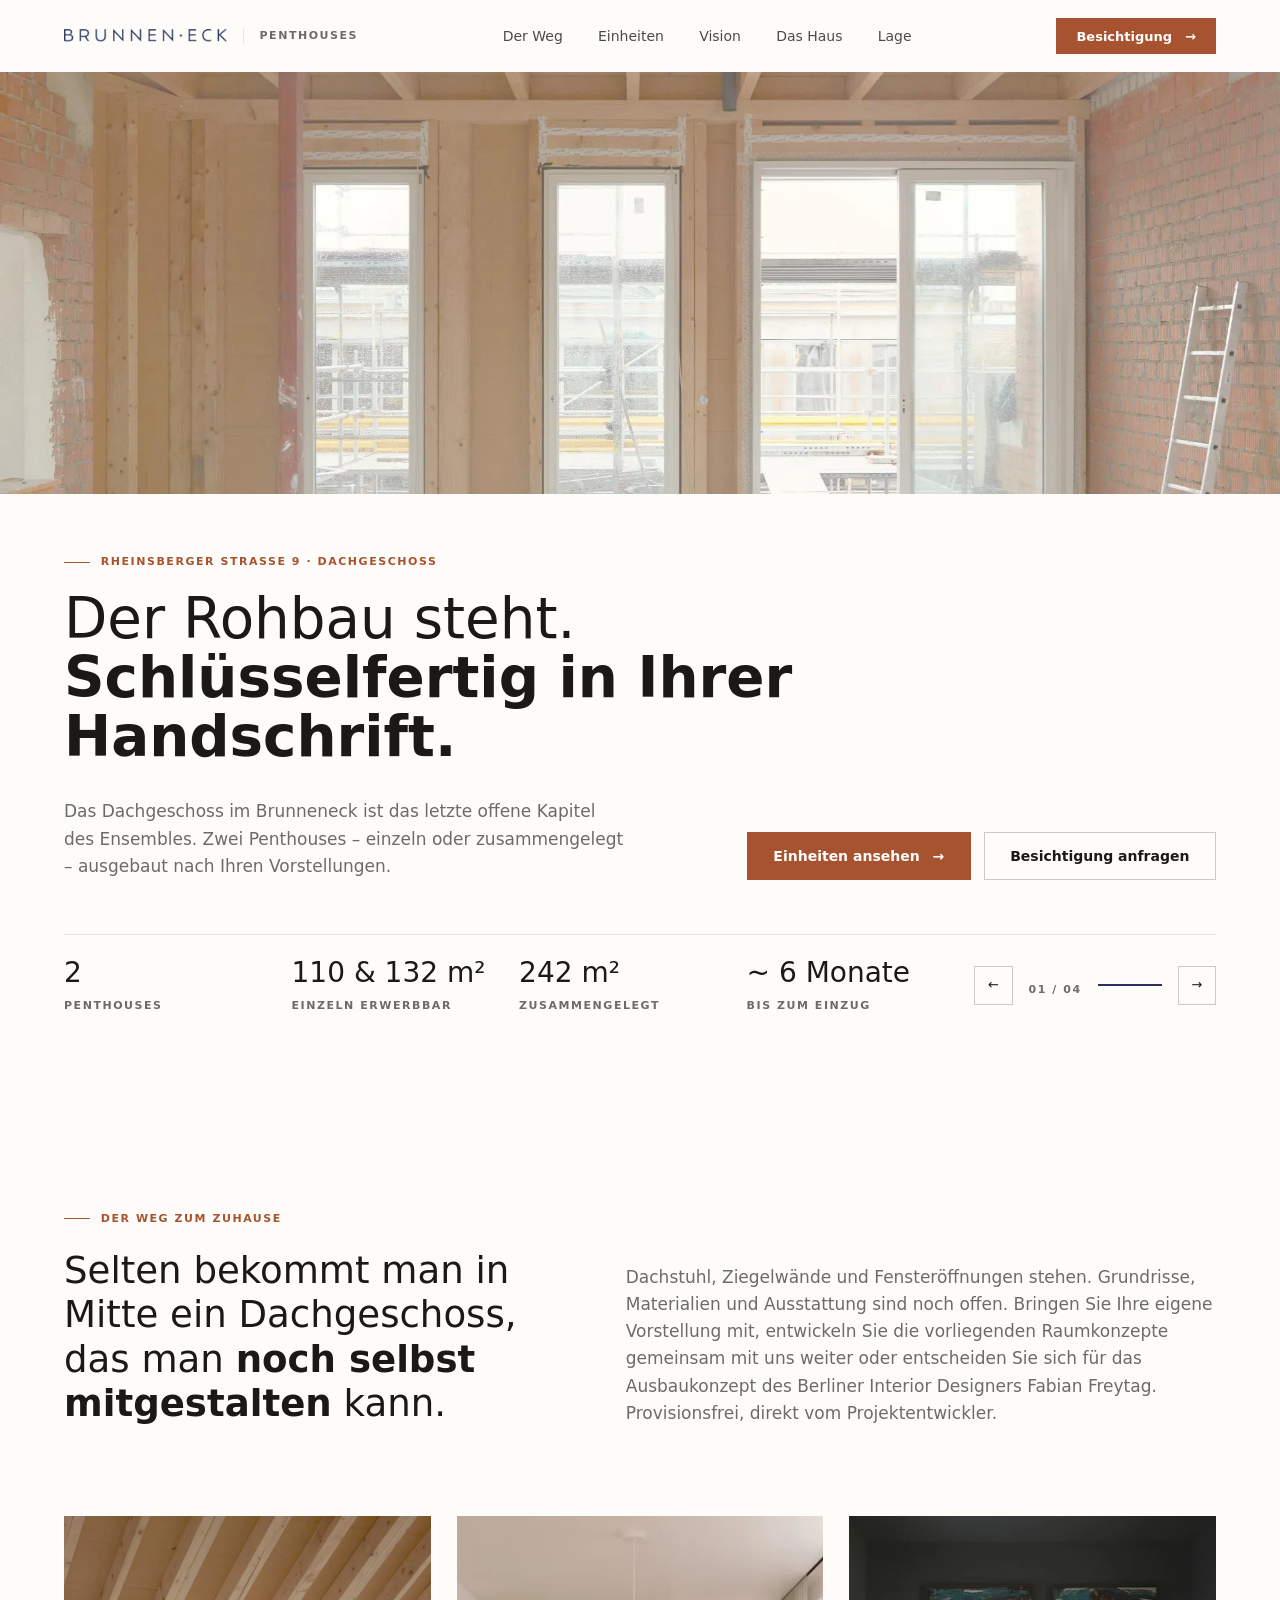
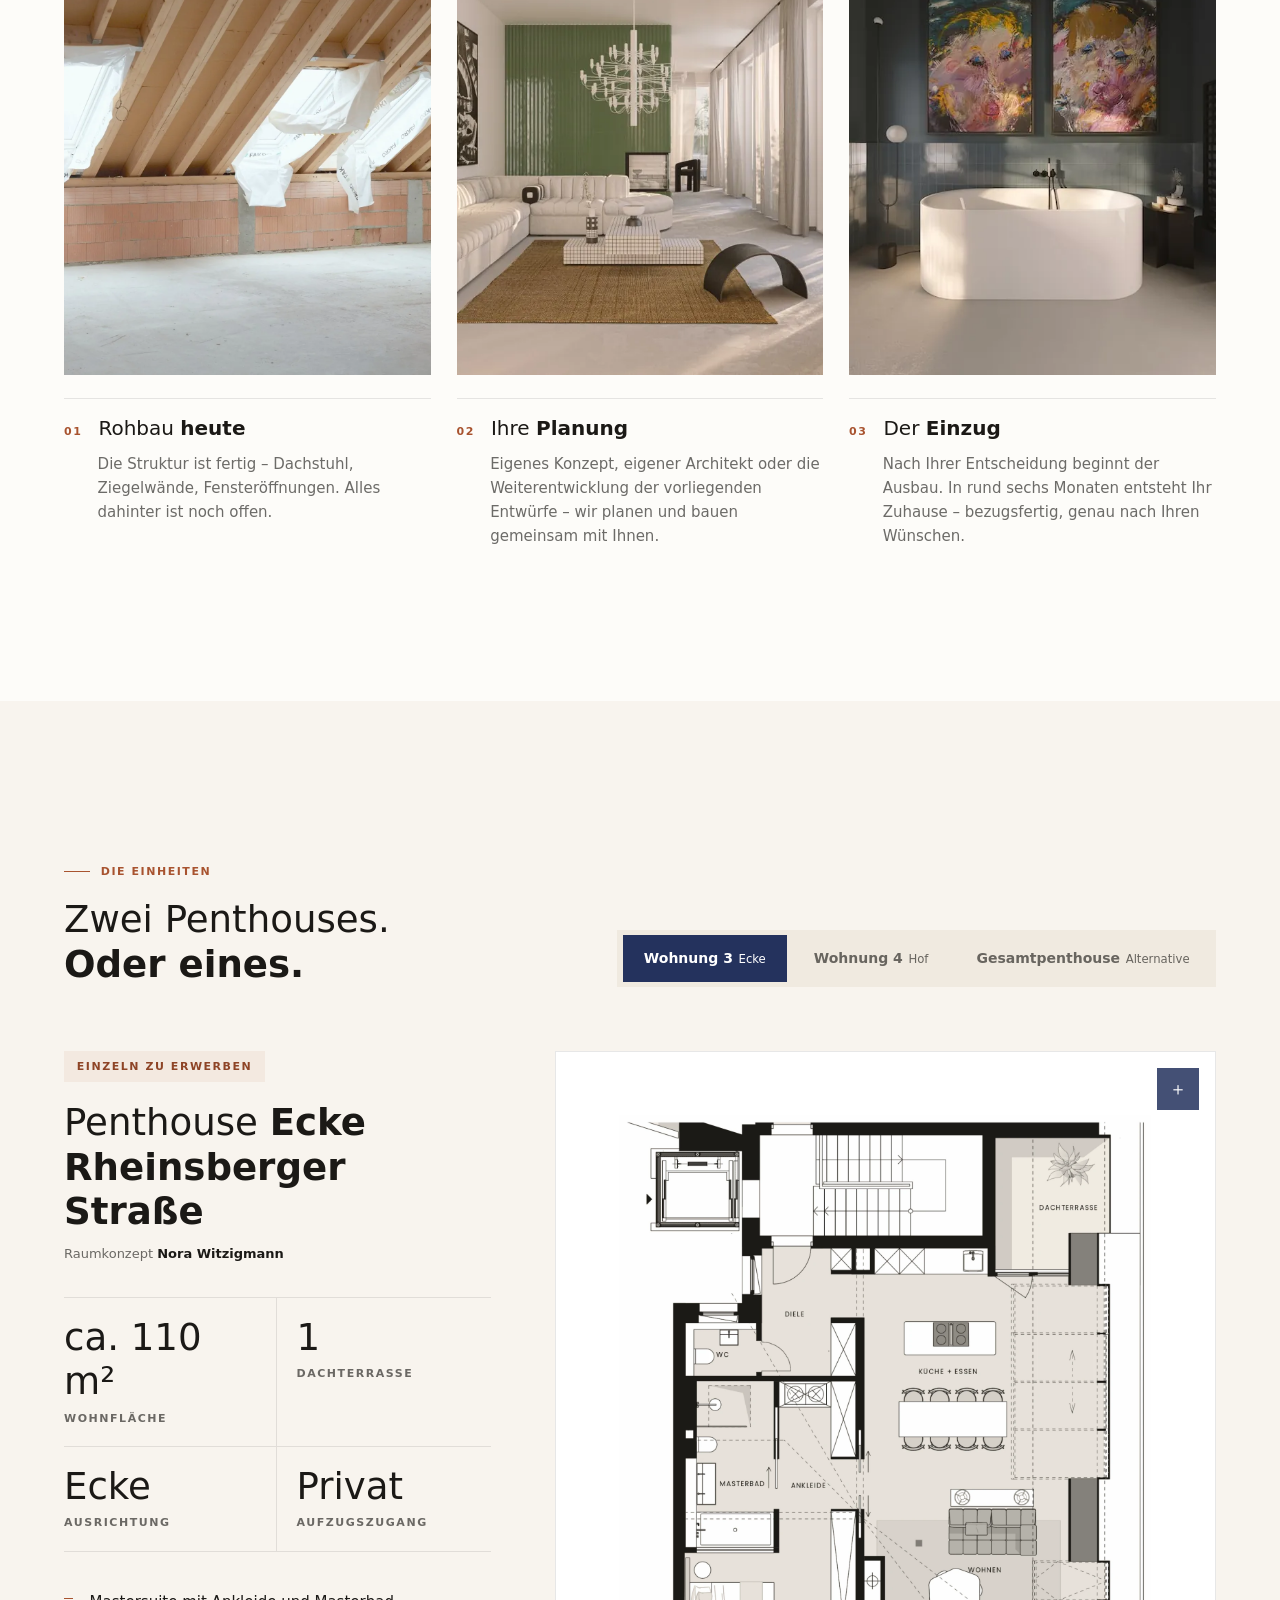
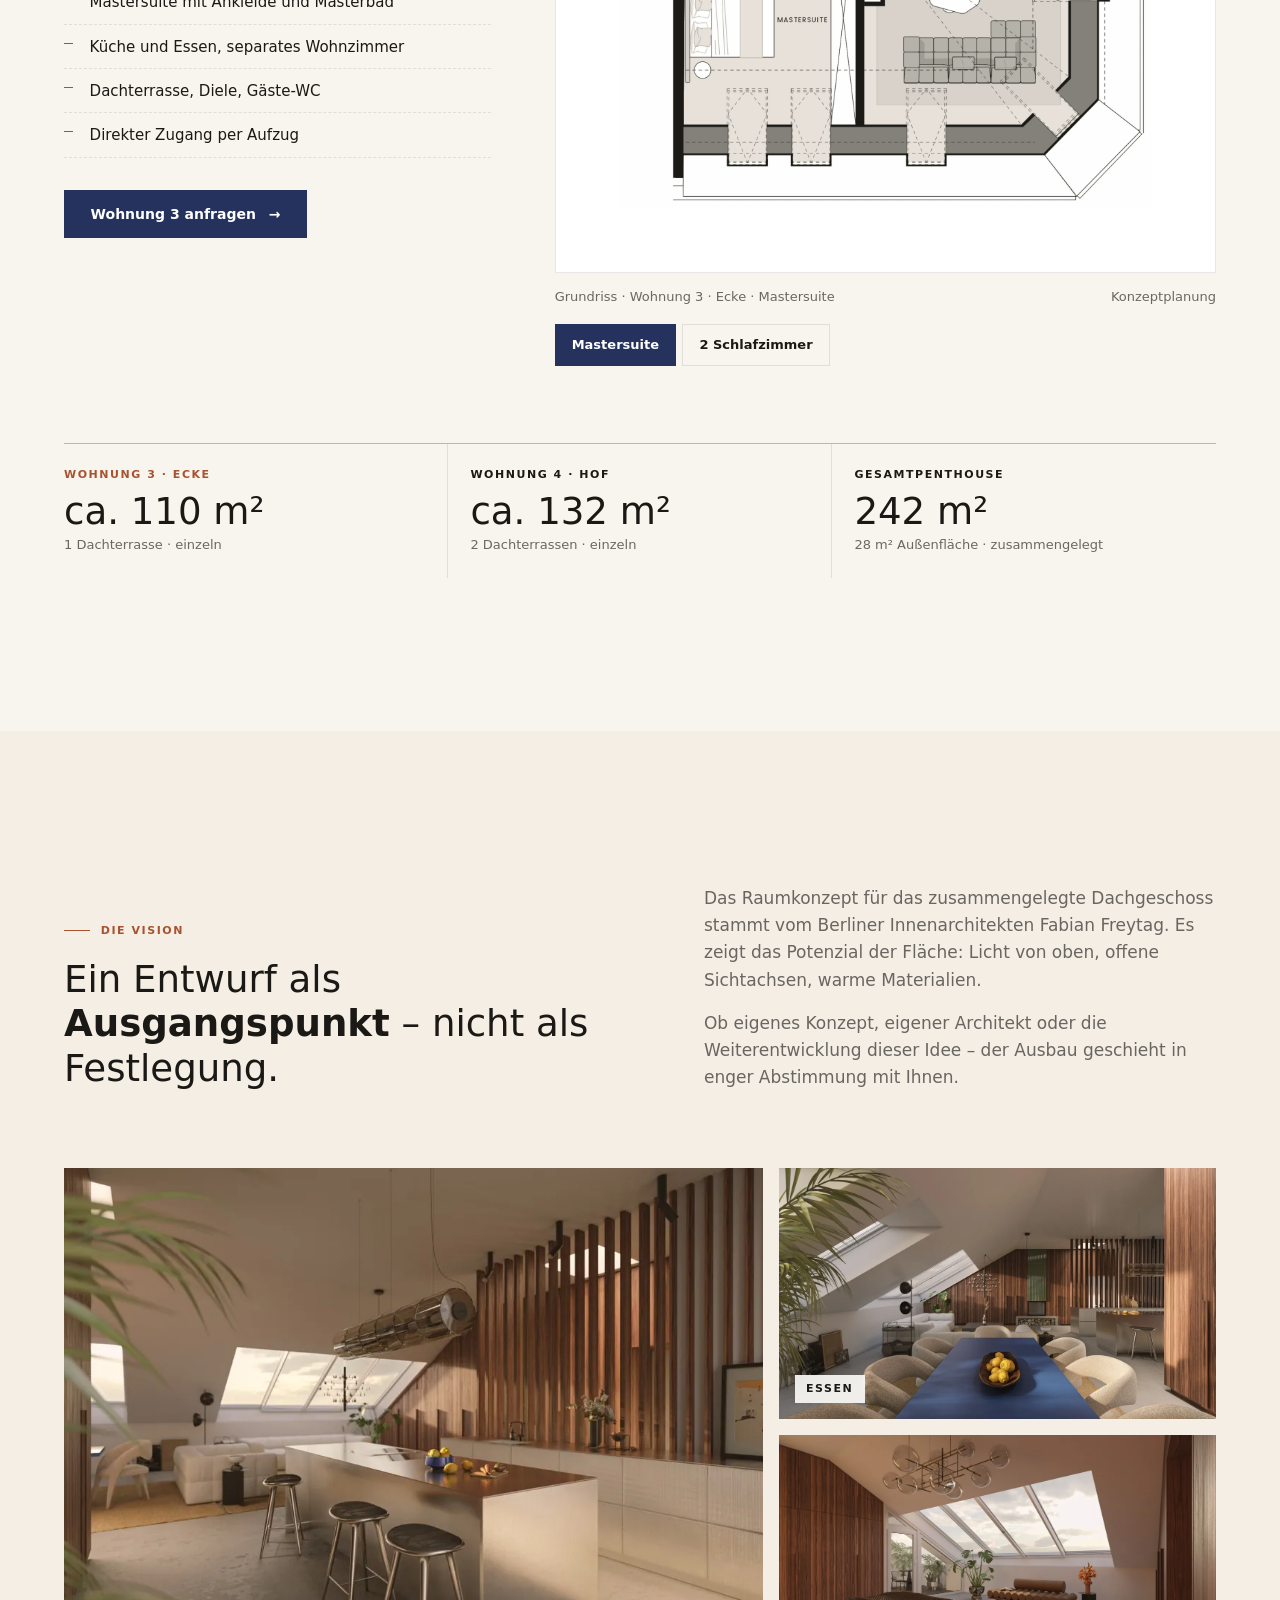
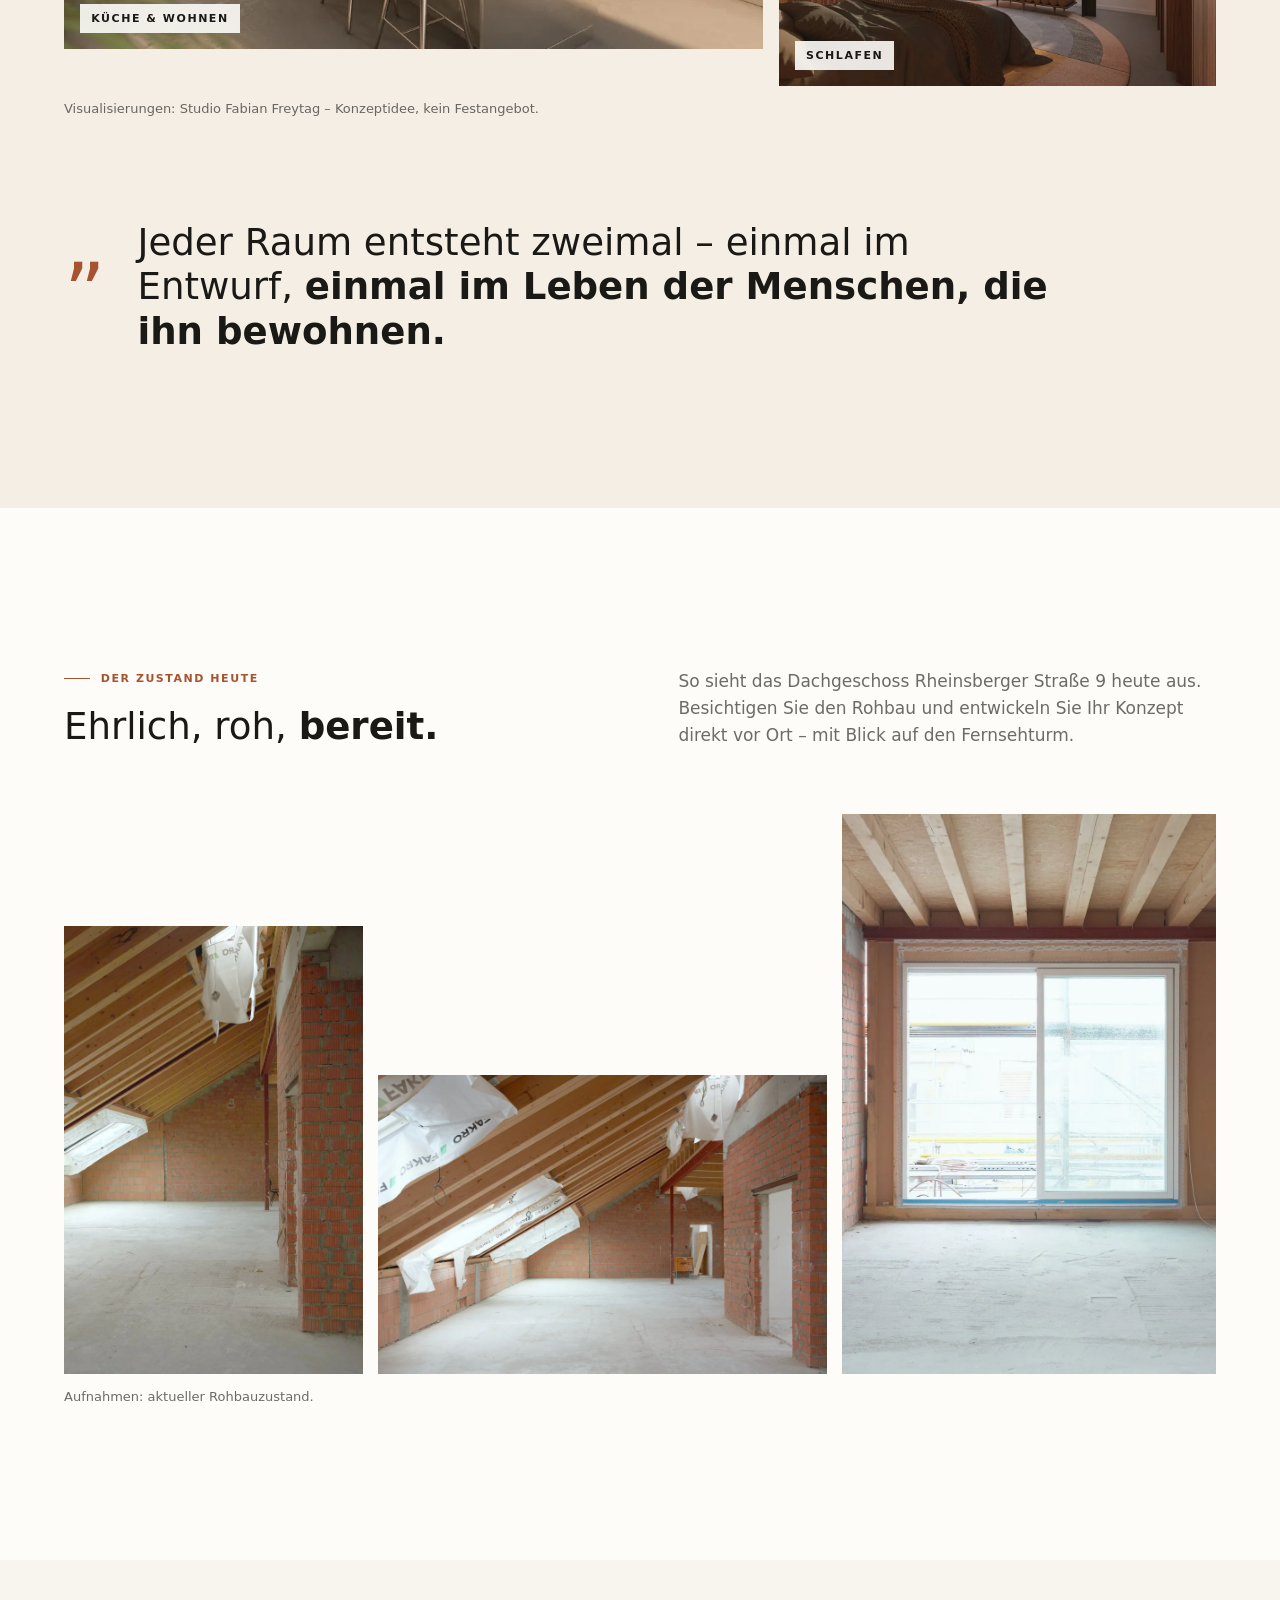
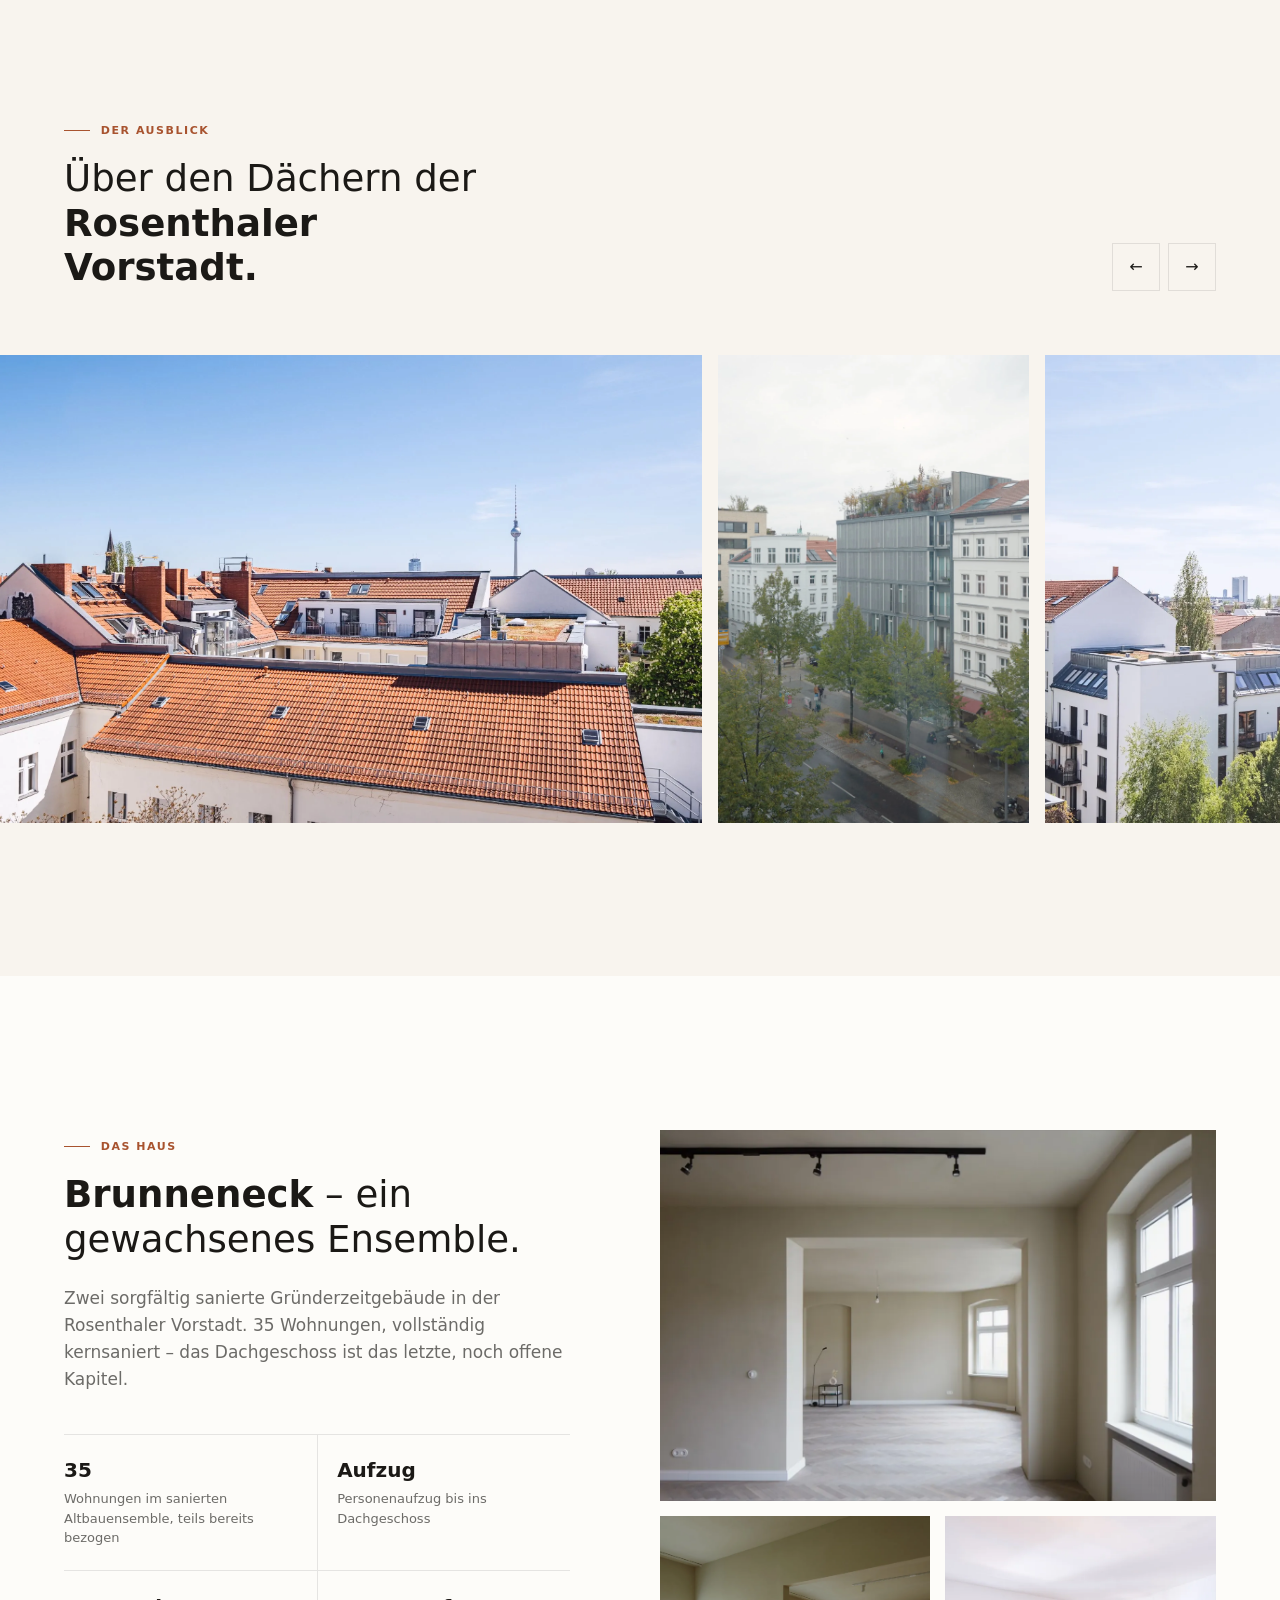
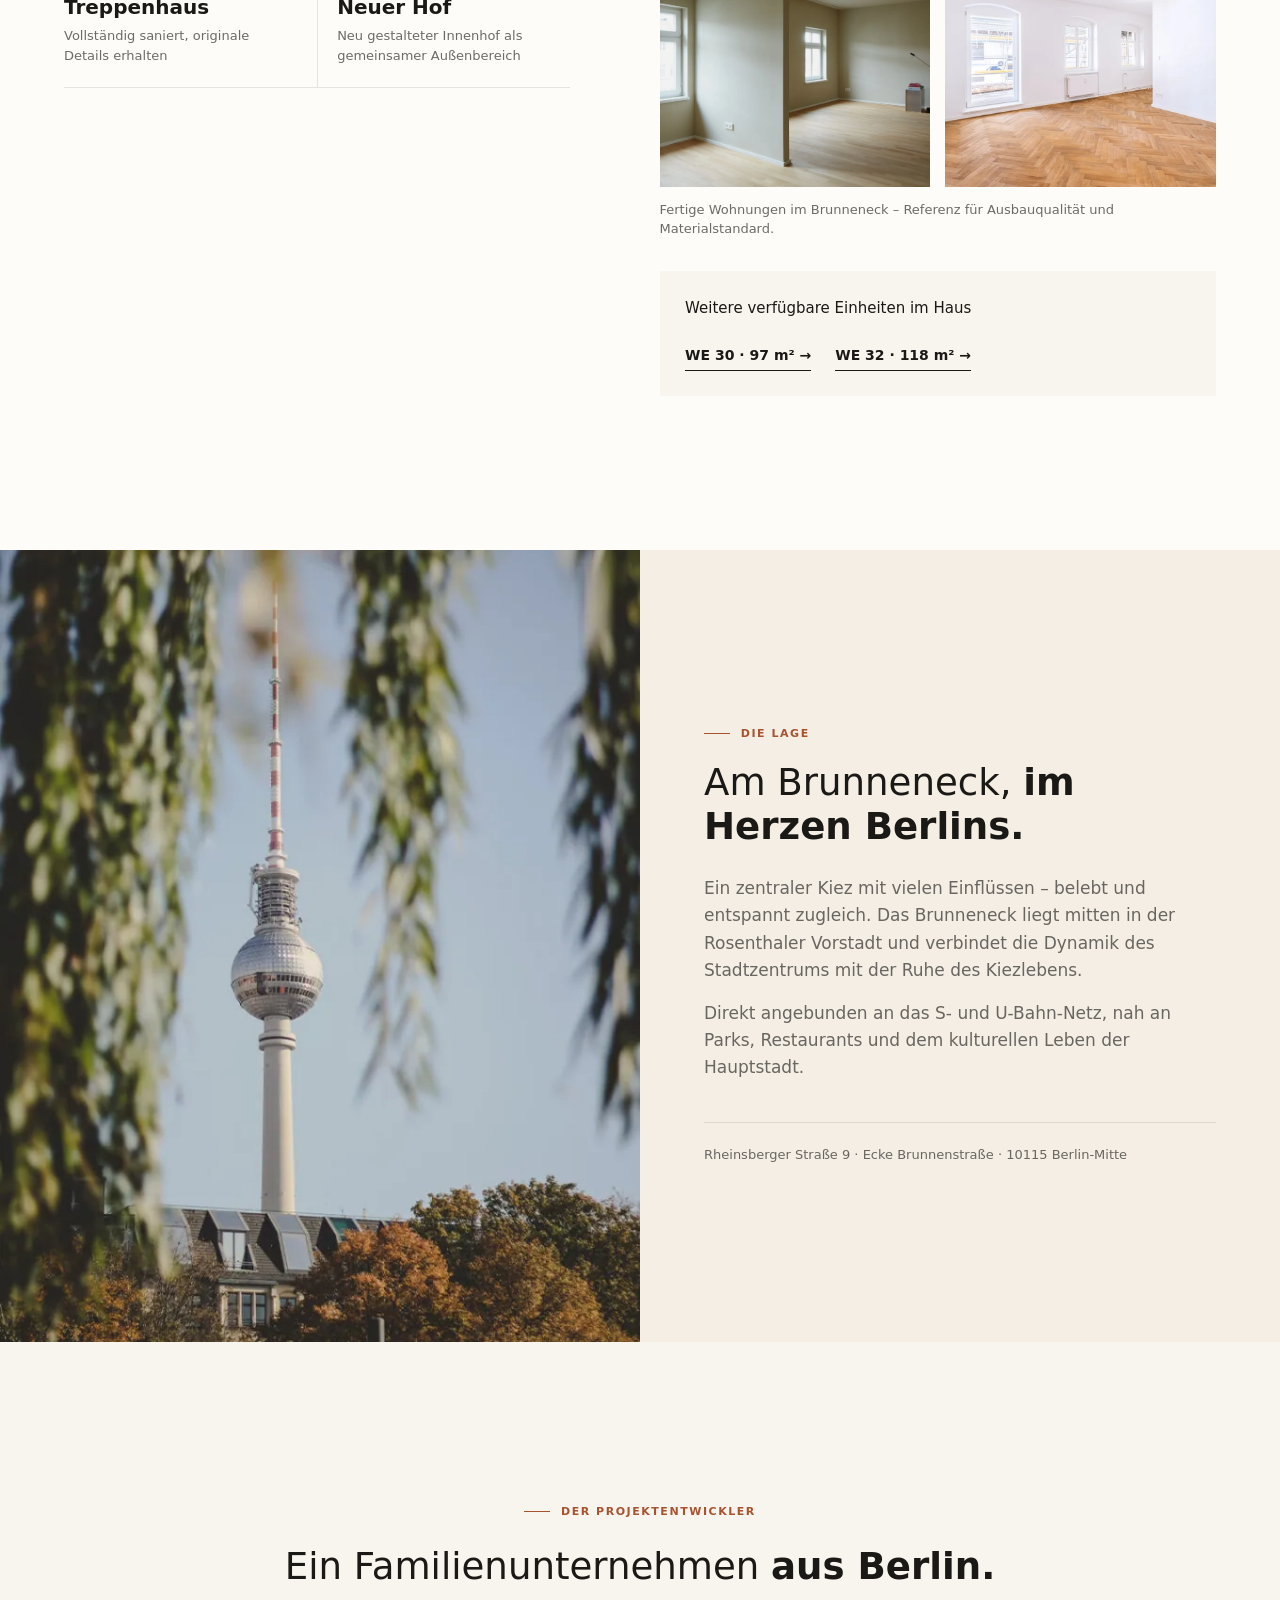
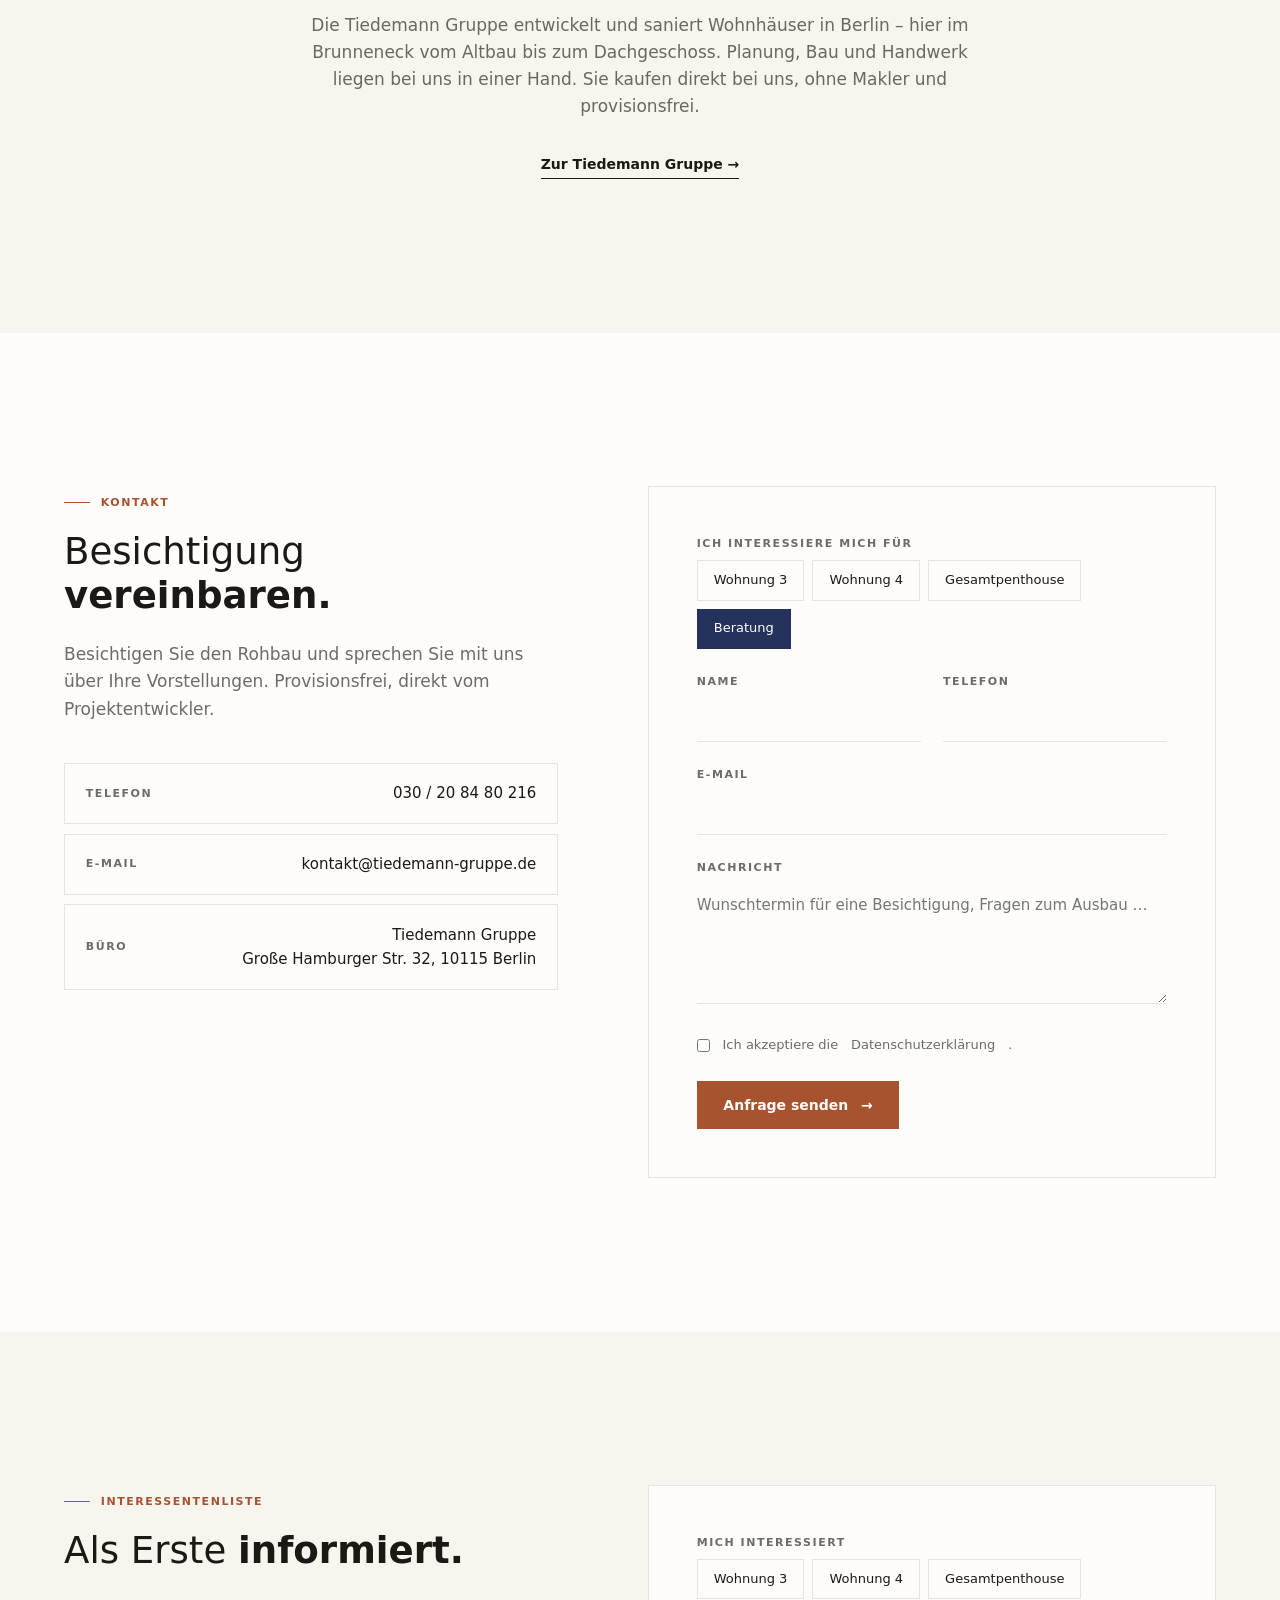
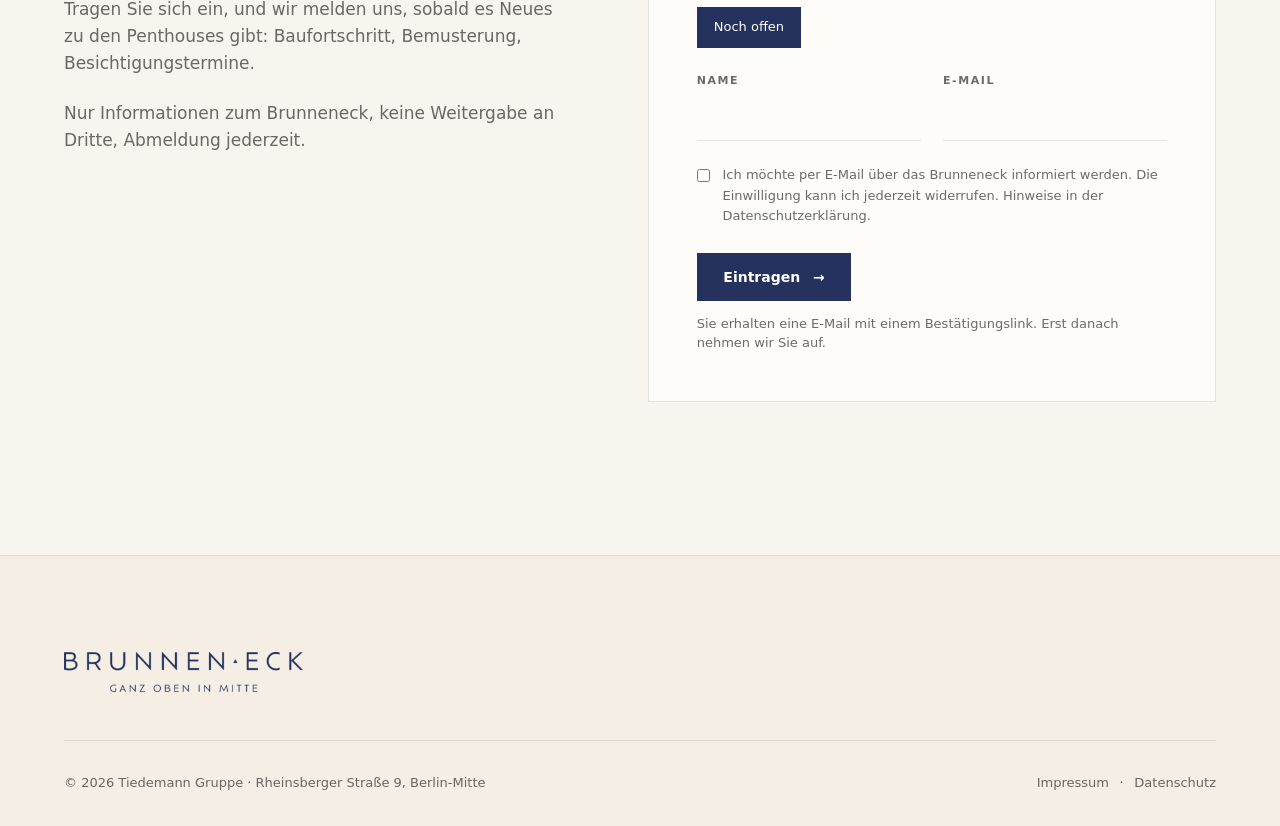
==== commit f1ab3db1: "Handy: Header-Knopf ausgeblendet, Einheiten-Reiter passen ohne Seitwärts-Scrollen Co-Authored-By: Cl" ====
--- a/index.html
+++ b/index.html
@@ -367,6 +367,12 @@
 @media (max-width: 860px) { .contact { grid-template-columns: 1fr; } }
 @media (max-width: 520px) { .f-row { grid-template-columns: 1fr; gap: 0; } }
 
+@media (max-width: 760px) { .nav .btn { display: none; } }
+@media (max-width: 600px) {
+  .tabs { display: grid; grid-template-columns: repeat(3, minmax(0, 1fr)); width: 100%; overflow: visible; }
+  .tab { min-width: 0; white-space: normal; text-align: center; padding: .7rem .3rem; font-size: var(--fs-small); line-height: 1.25; hyphens: auto; -webkit-hyphens: auto; overflow-wrap: anywhere; }
+  .tab small { display: block; margin: .25rem 0 0; }
+}
 /* Handy-Schnellkontakt */
 .mbar { display: none; }
 @media (max-width: 760px) {
@@ -525,7 +531,7 @@
       <div class="tabs" role="tablist" aria-label="Einheiten">
         <button class="tab" role="tab" id="t-w3" aria-controls="p-w3" aria-selected="true">Wohnung 3<small>Ecke</small></button>
         <button class="tab" role="tab" id="t-w4" aria-controls="p-w4" aria-selected="false" tabindex="-1">Wohnung 4<small>Hof</small></button>
-        <button class="tab" role="tab" id="t-gp" aria-controls="p-gp" aria-selected="false" tabindex="-1">Gesamtpenthouse<small>Alternative</small></button>
+        <button class="tab" role="tab" id="t-gp" aria-controls="p-gp" aria-selected="false" tabindex="-1">Gesamt&shy;penthouse<small>Alternative</small></button>
       </div>
     </div>
 
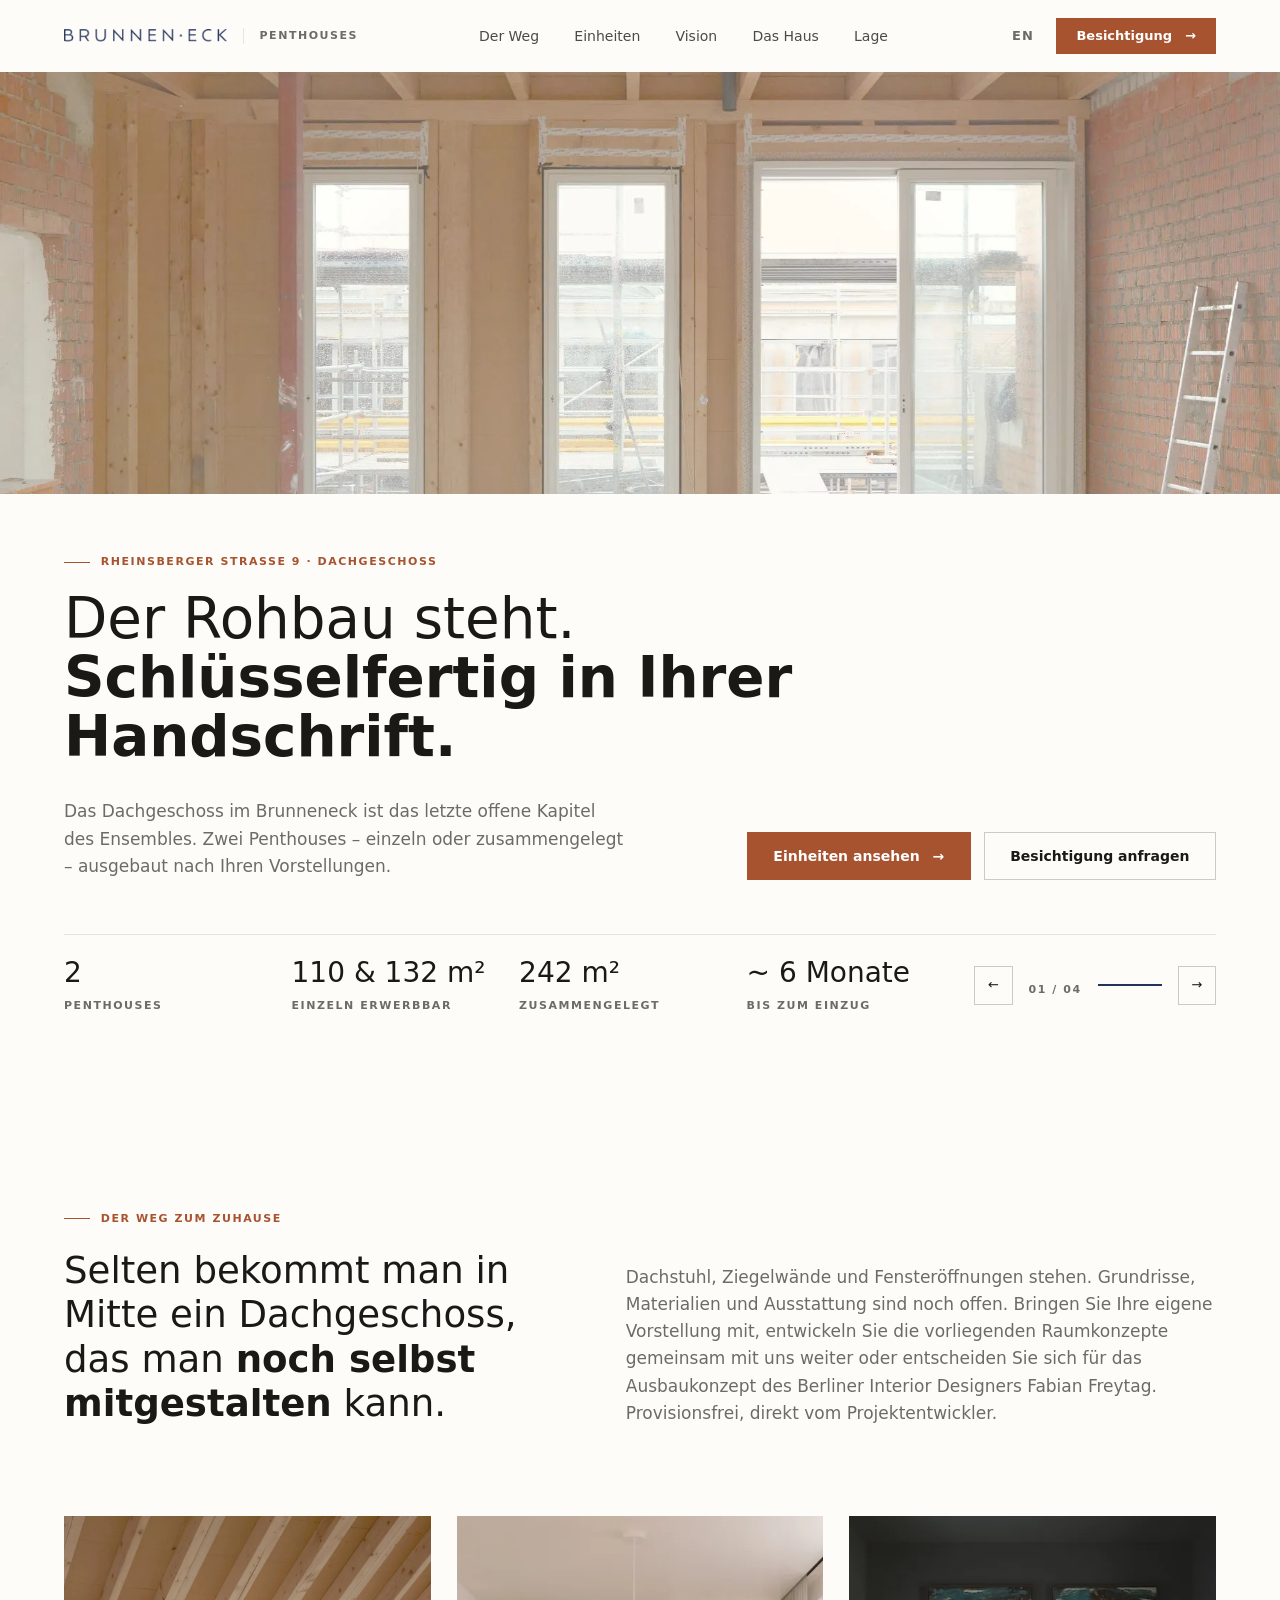
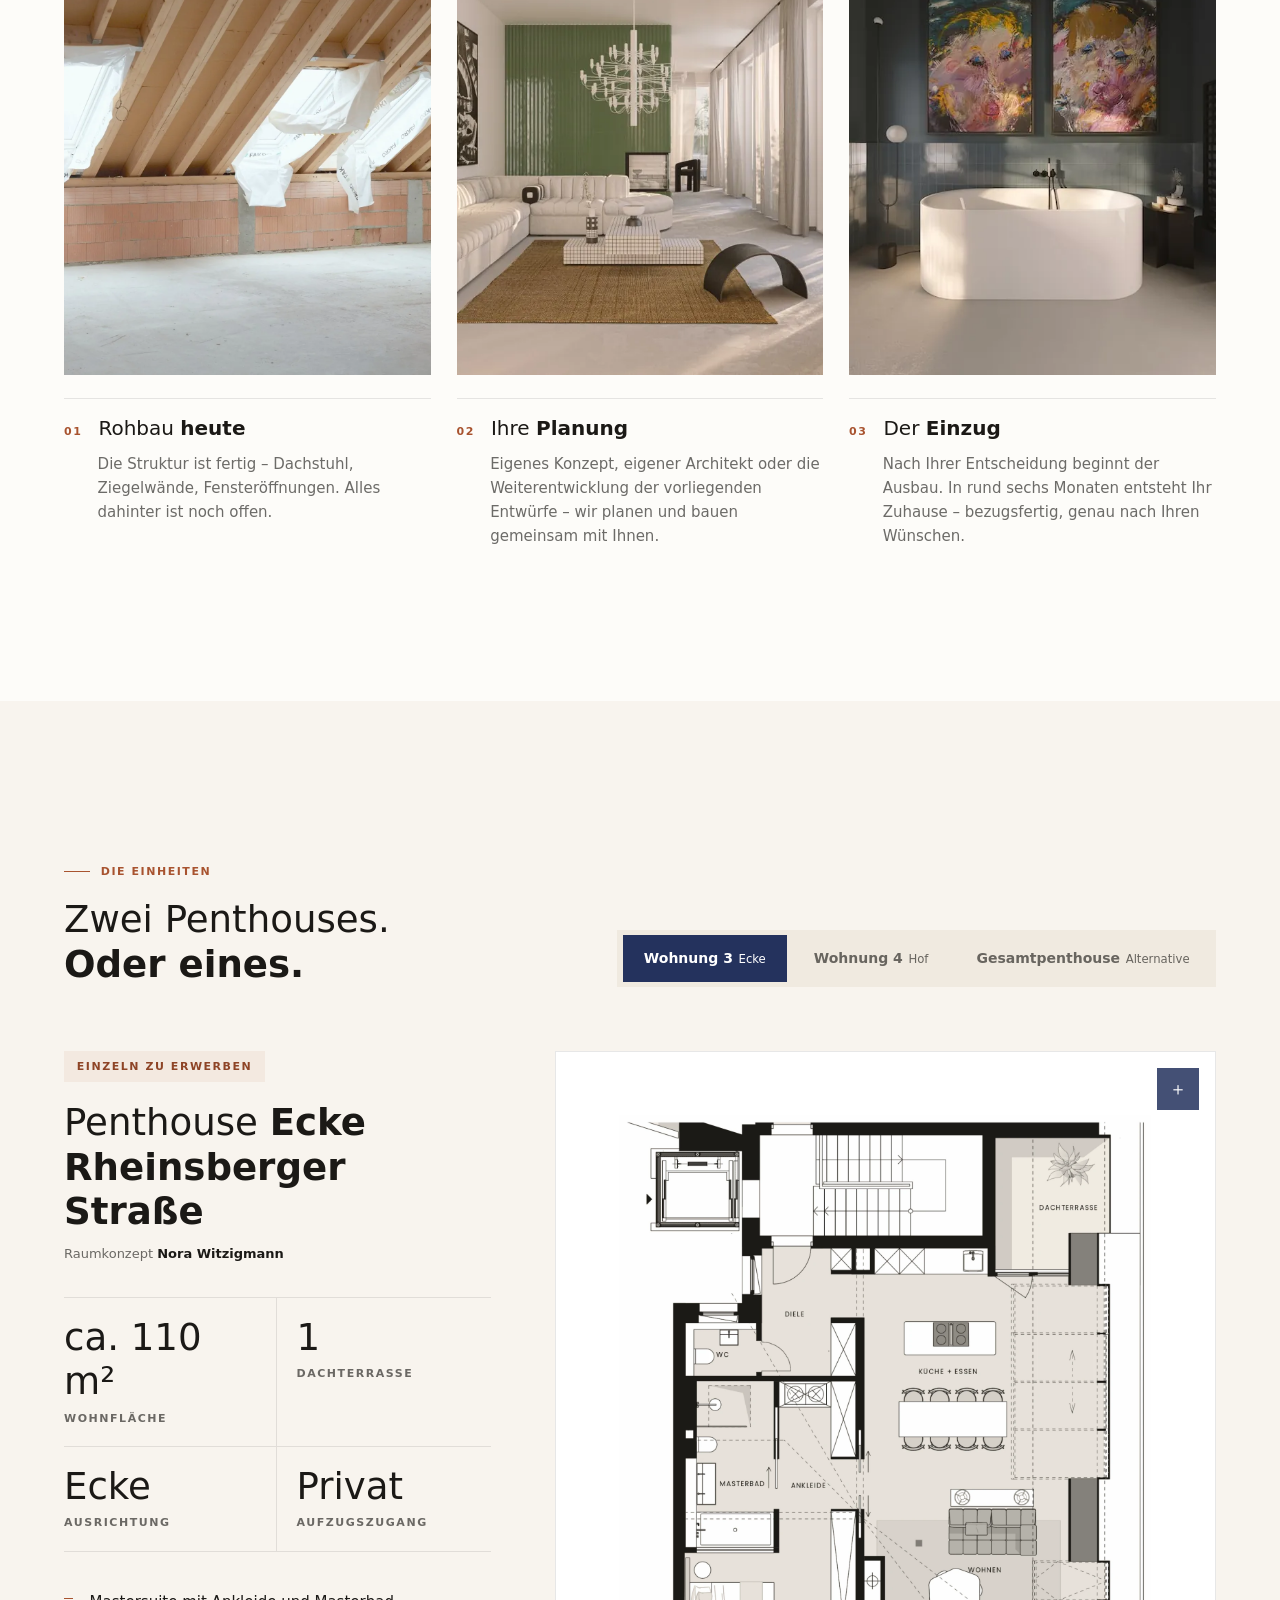
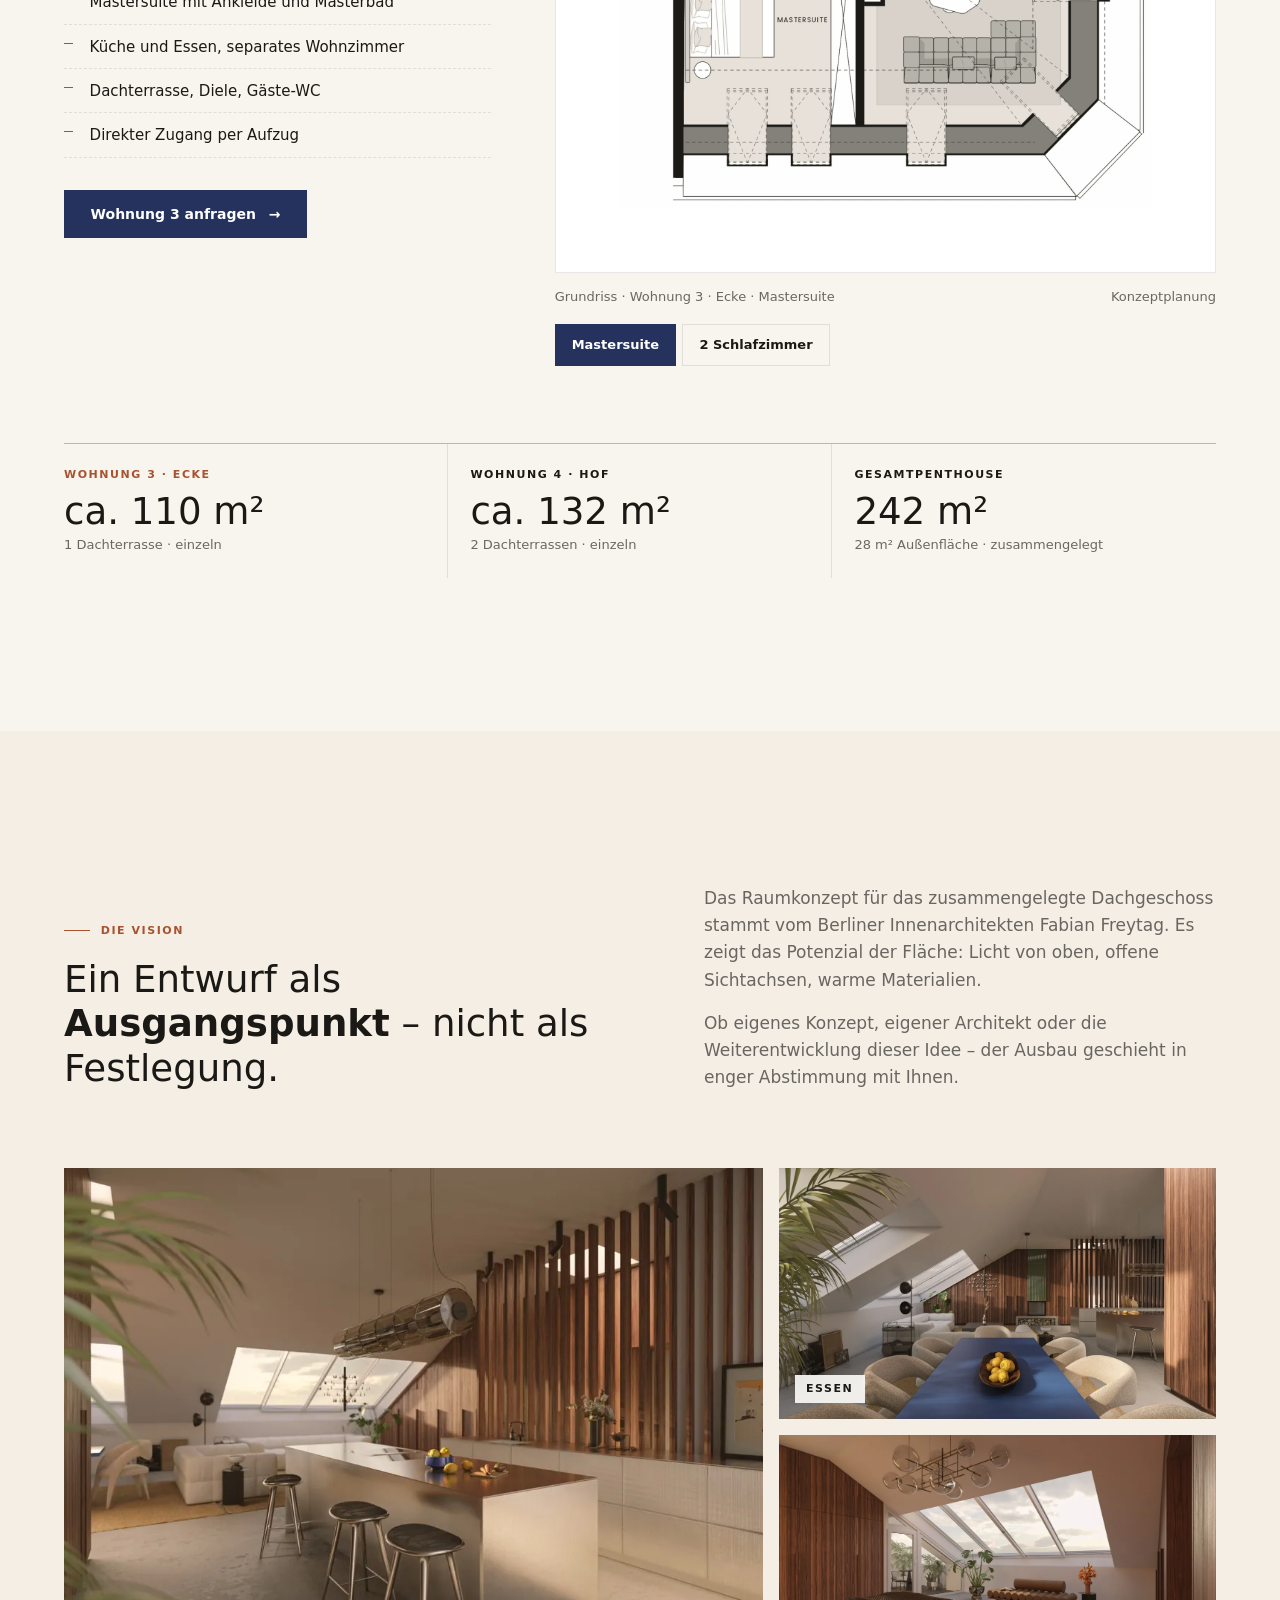
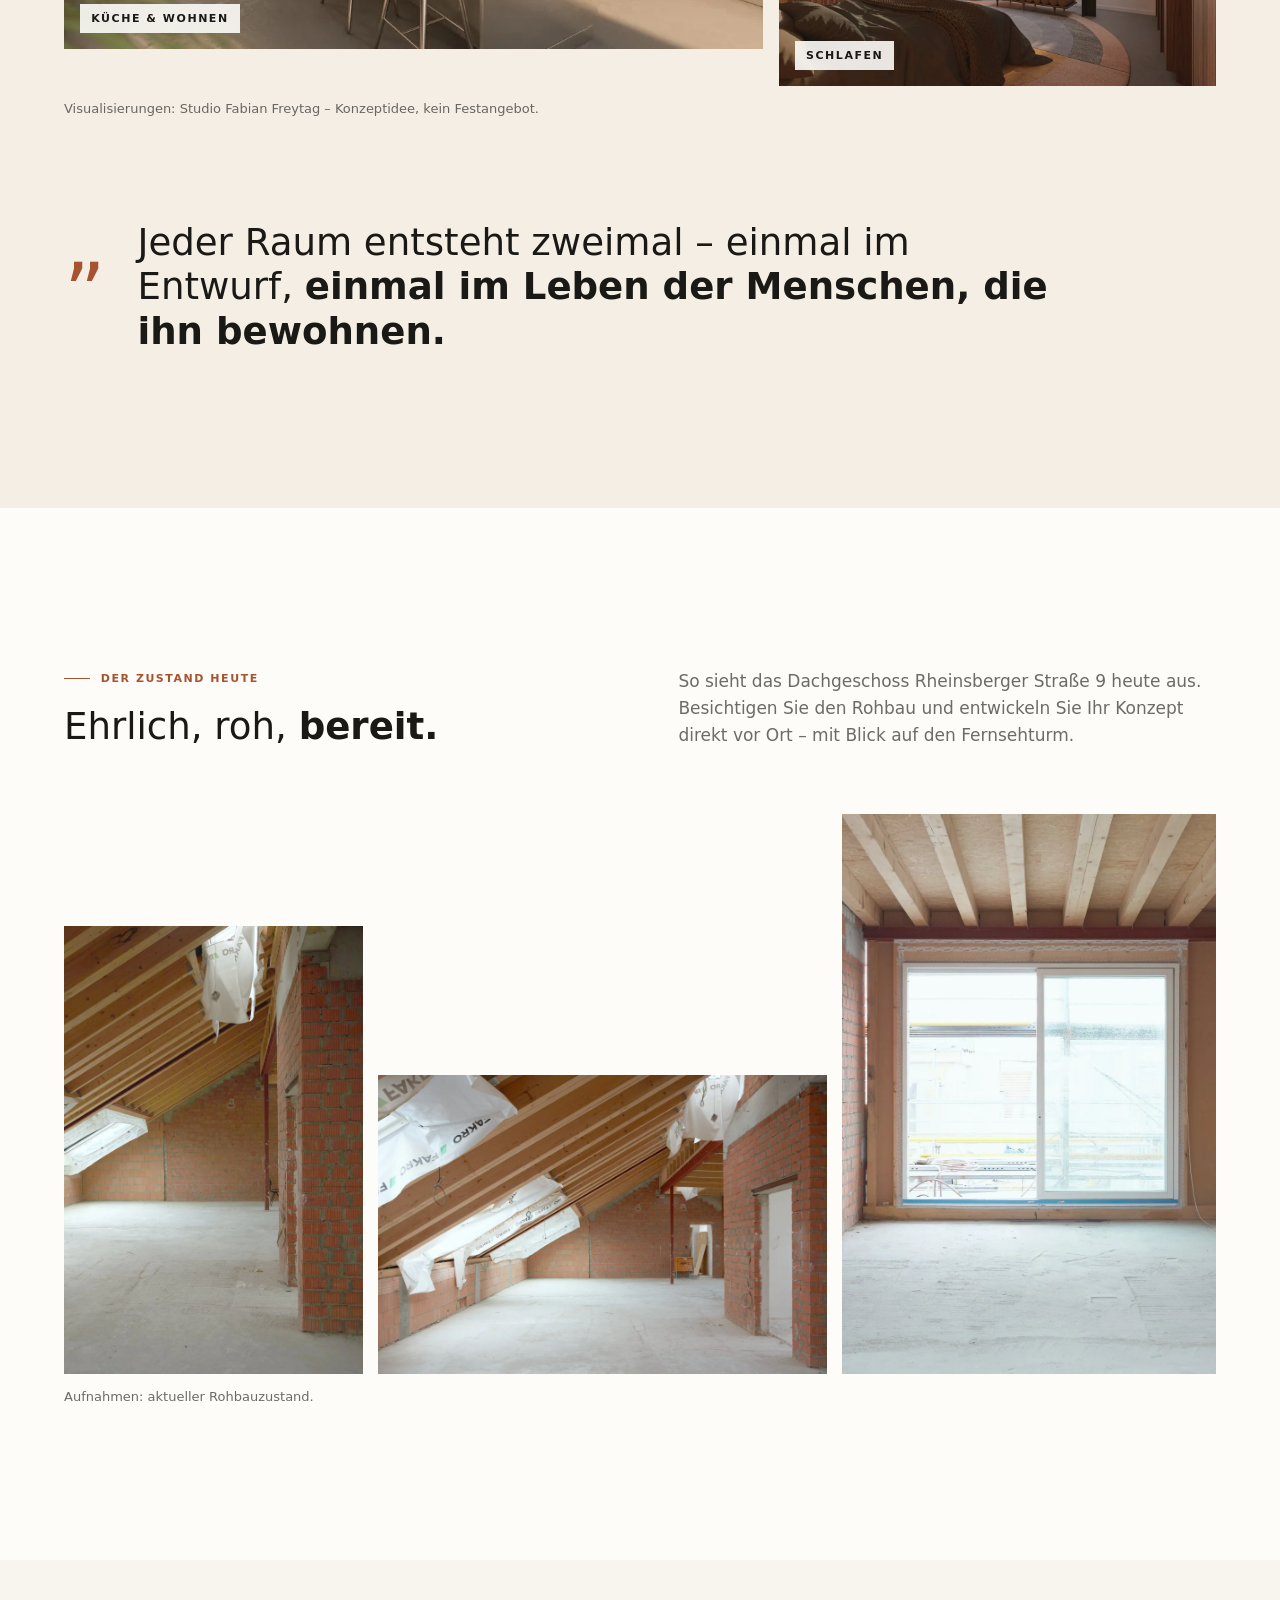
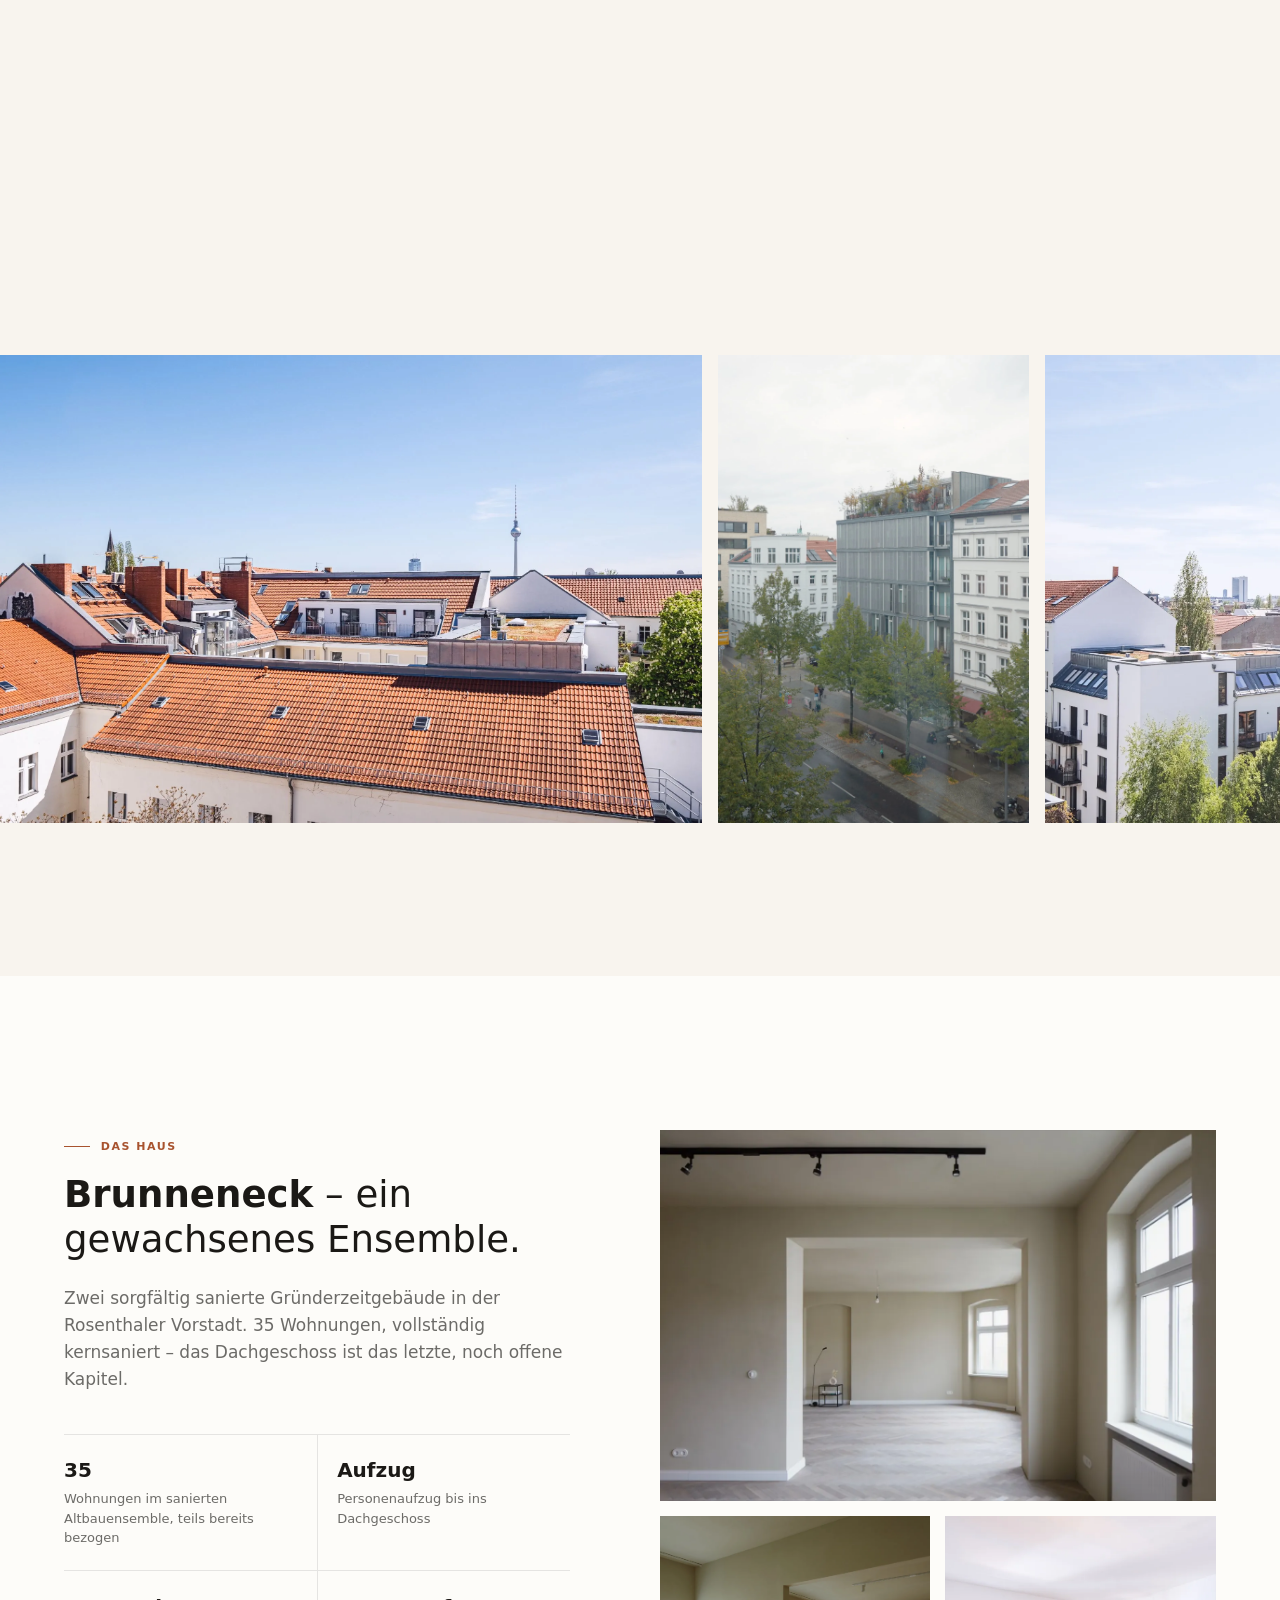
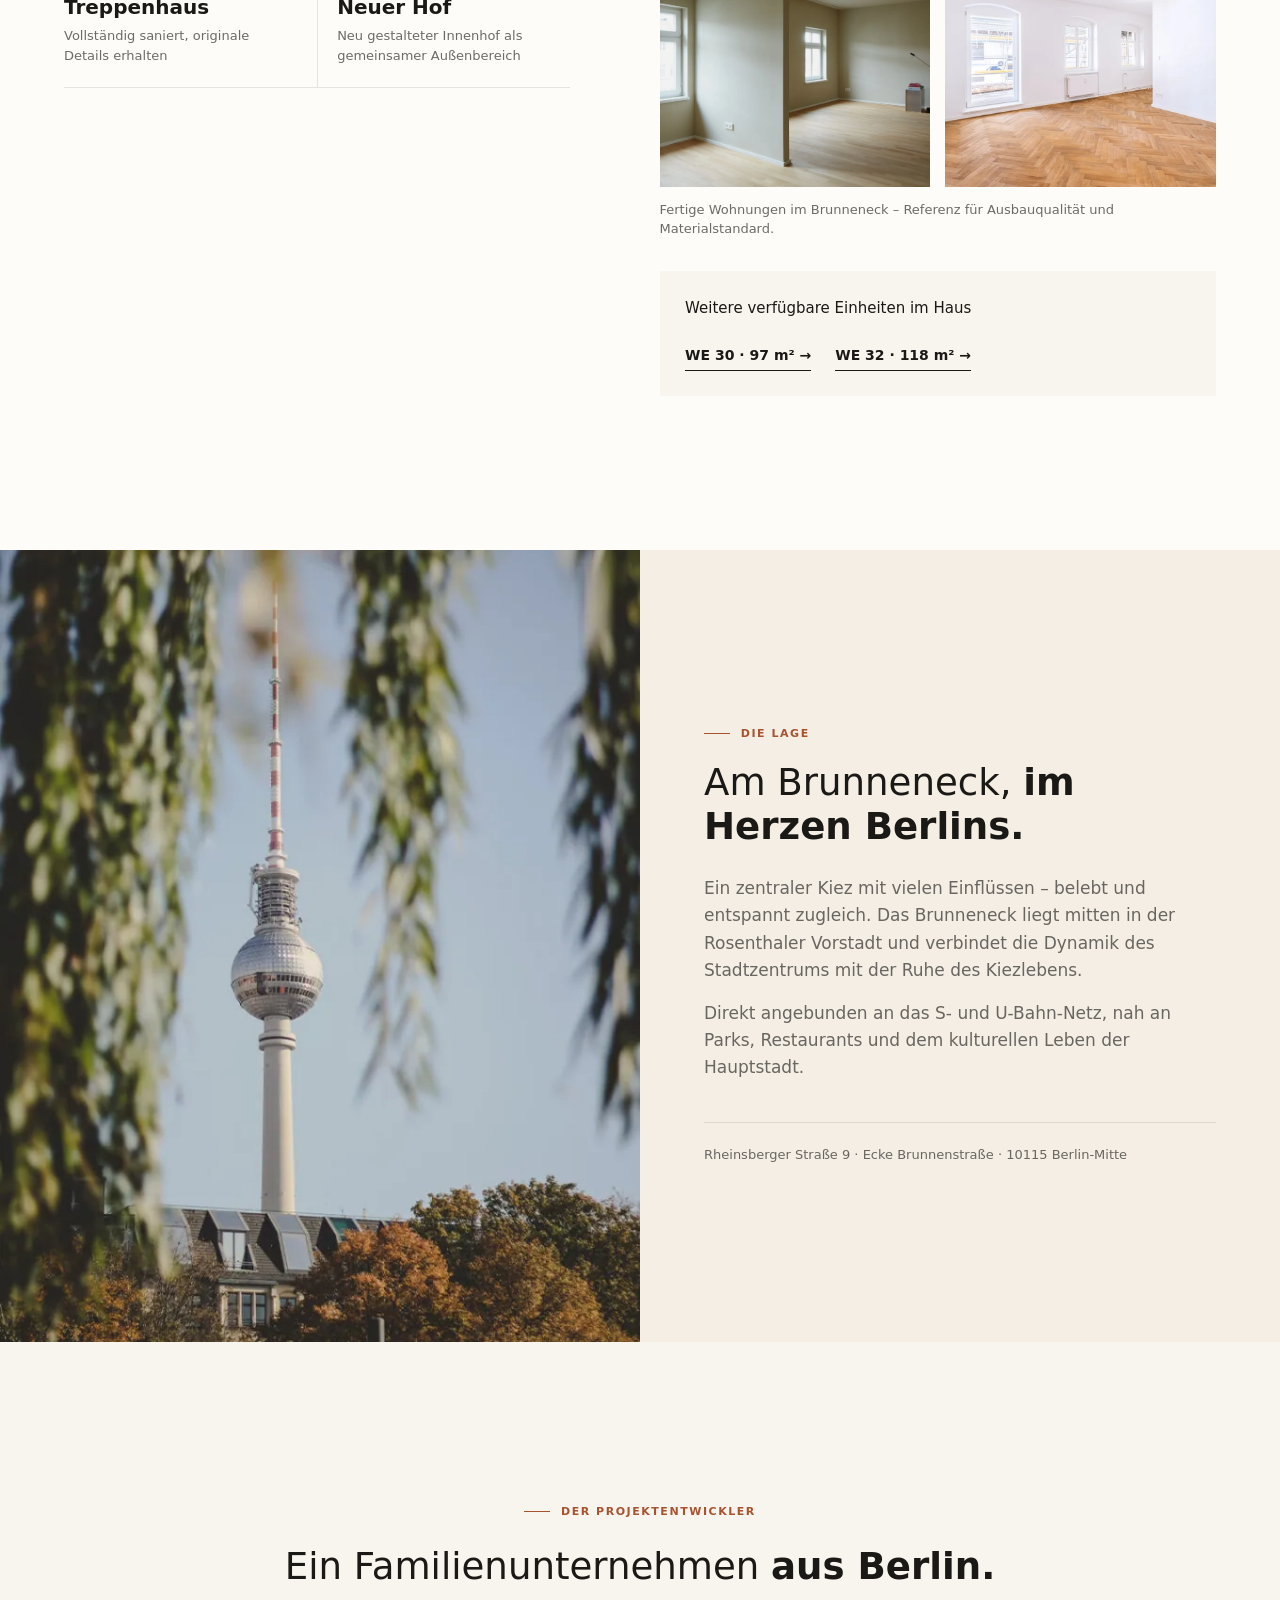
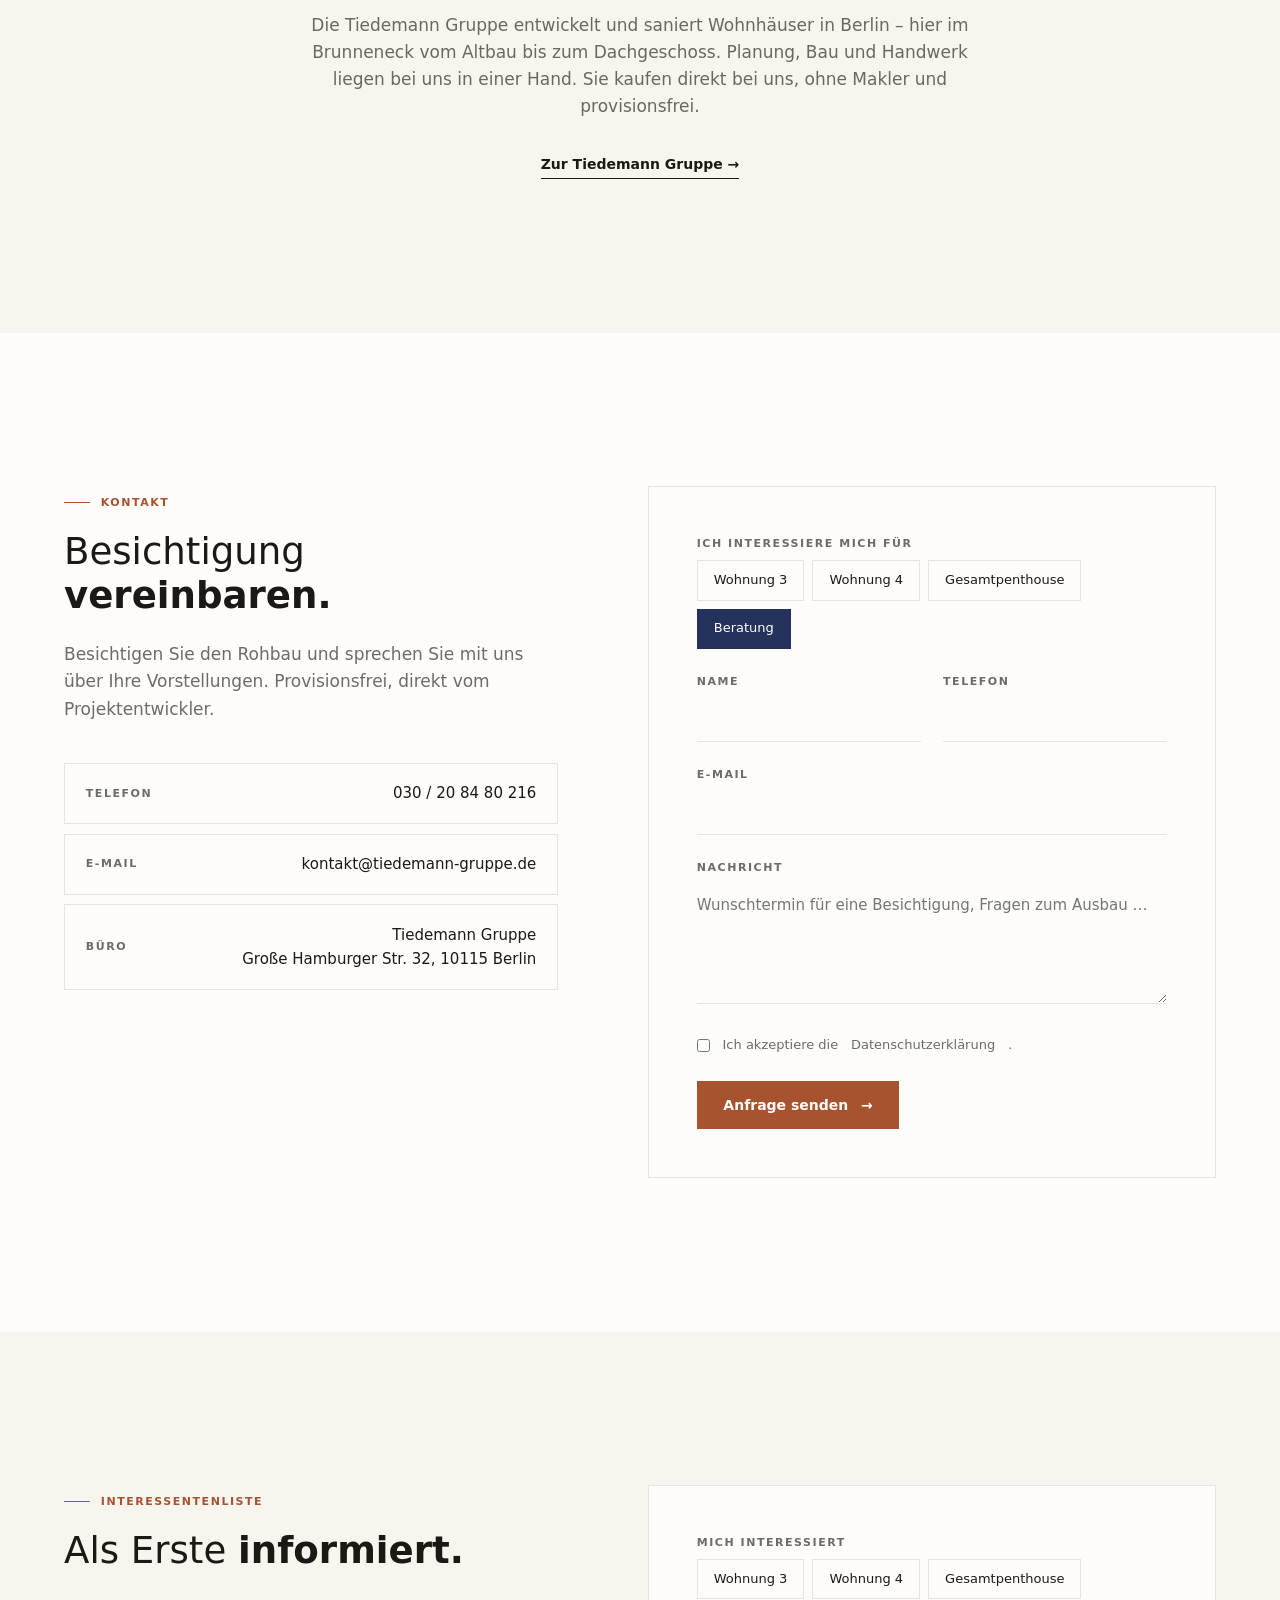
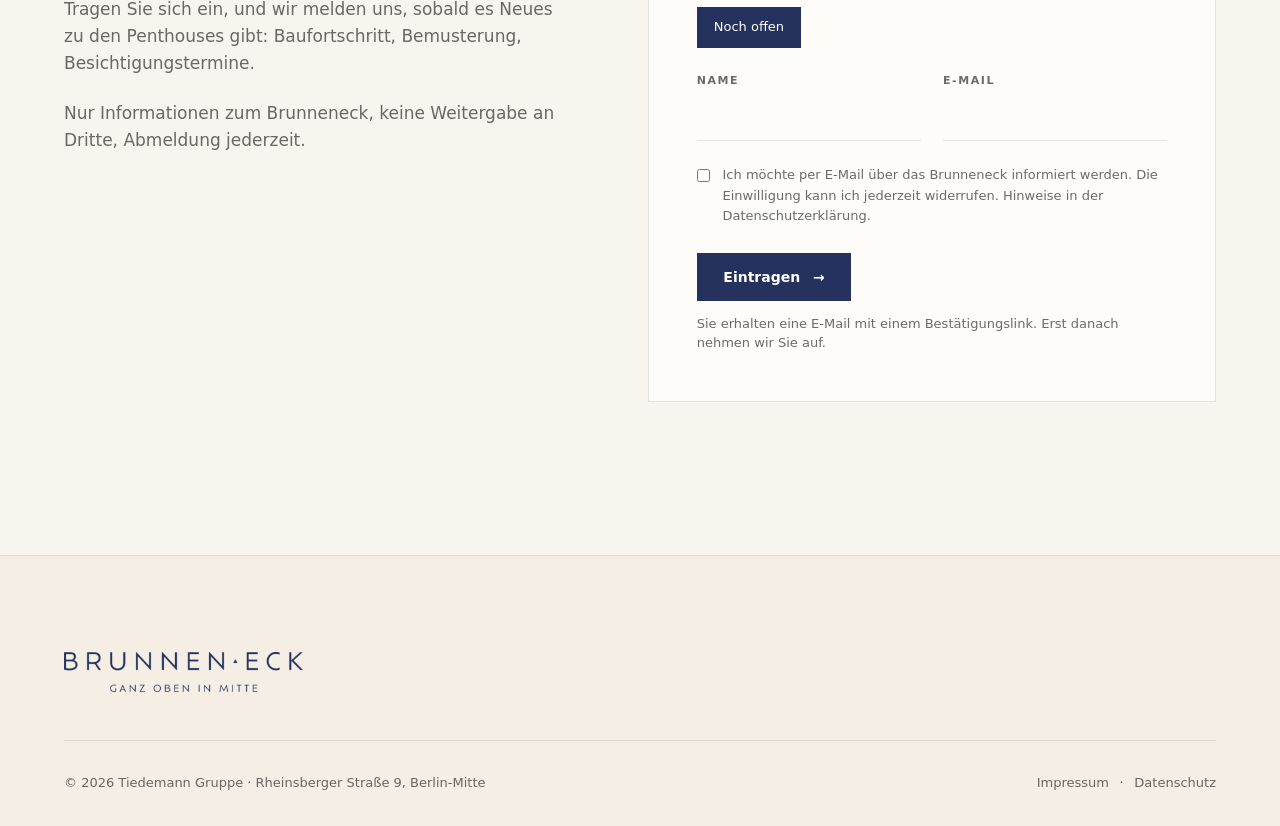
==== commit dea45d65: "Block 4: englische Fassung, Sprachumschalter, zweisprachige Formulare - en.html, apartment-30.html, " ====
--- a/index.html
+++ b/index.html
@@ -6,6 +6,9 @@
 <title>Penthouse kaufen Berlin-Mitte | Brunneneck, provisionsfrei</title>
 <meta name="description" content="Zwei Penthouses im Dachgeschoss, ca. 110 und 132 m², einzeln oder als 242-m²-Gesamtpenthouse. Ausbau nach Ihren Wünschen, provisionsfrei vom Bauträger.">
 <link rel="canonical" href="https://brunneneckberlin.de/">
+<link rel="alternate" hreflang="de" href="https://brunneneckberlin.de/">
+<link rel="alternate" hreflang="en" href="https://brunneneckberlin.de/en.html">
+<link rel="alternate" hreflang="x-default" href="https://brunneneckberlin.de/">
 <link rel="icon" href="favicon.ico" sizes="any">
 <link rel="icon" type="image/png" sizes="32x32" href="fotos/logo/favicon-32.png">
 <link rel="apple-touch-icon" href="apple-touch-icon.png">
@@ -373,6 +376,9 @@
   .tab { min-width: 0; white-space: normal; text-align: center; padding: .7rem .3rem; font-size: var(--fs-small); line-height: 1.25; hyphens: auto; -webkit-hyphens: auto; overflow-wrap: anywhere; }
   .tab small { display: block; margin: .25rem 0 0; }
 }
+.nav-r { display: flex; align-items: center; gap: 1.2rem; flex-shrink: 0; }
+.lang { font-size: var(--fs-small); font-weight: 600; letter-spacing: .08em; color: var(--muted); padding: .5rem .2rem; transition: color .2s; }
+.lang:hover { color: var(--brick); }
 /* Handy-Schnellkontakt */
 .mbar { display: none; }
 @media (max-width: 760px) {
@@ -451,7 +457,7 @@
       <li><a href="#haus">Das Haus</a></li>
       <li><a href="#lage">Lage</a></li>
     </ul>
-    <a class="btn btn-brick" href="#kontakt">Besichtigung <span class="arr">→</span></a>
+    <div class="nav-r"><a class="lang" href="en.html" hreflang="en" lang="en" title="English version">EN</a><a class="btn btn-brick" href="#kontakt">Besichtigung <span class="arr">→</span></a></div>
   </div>
 </header>
 
